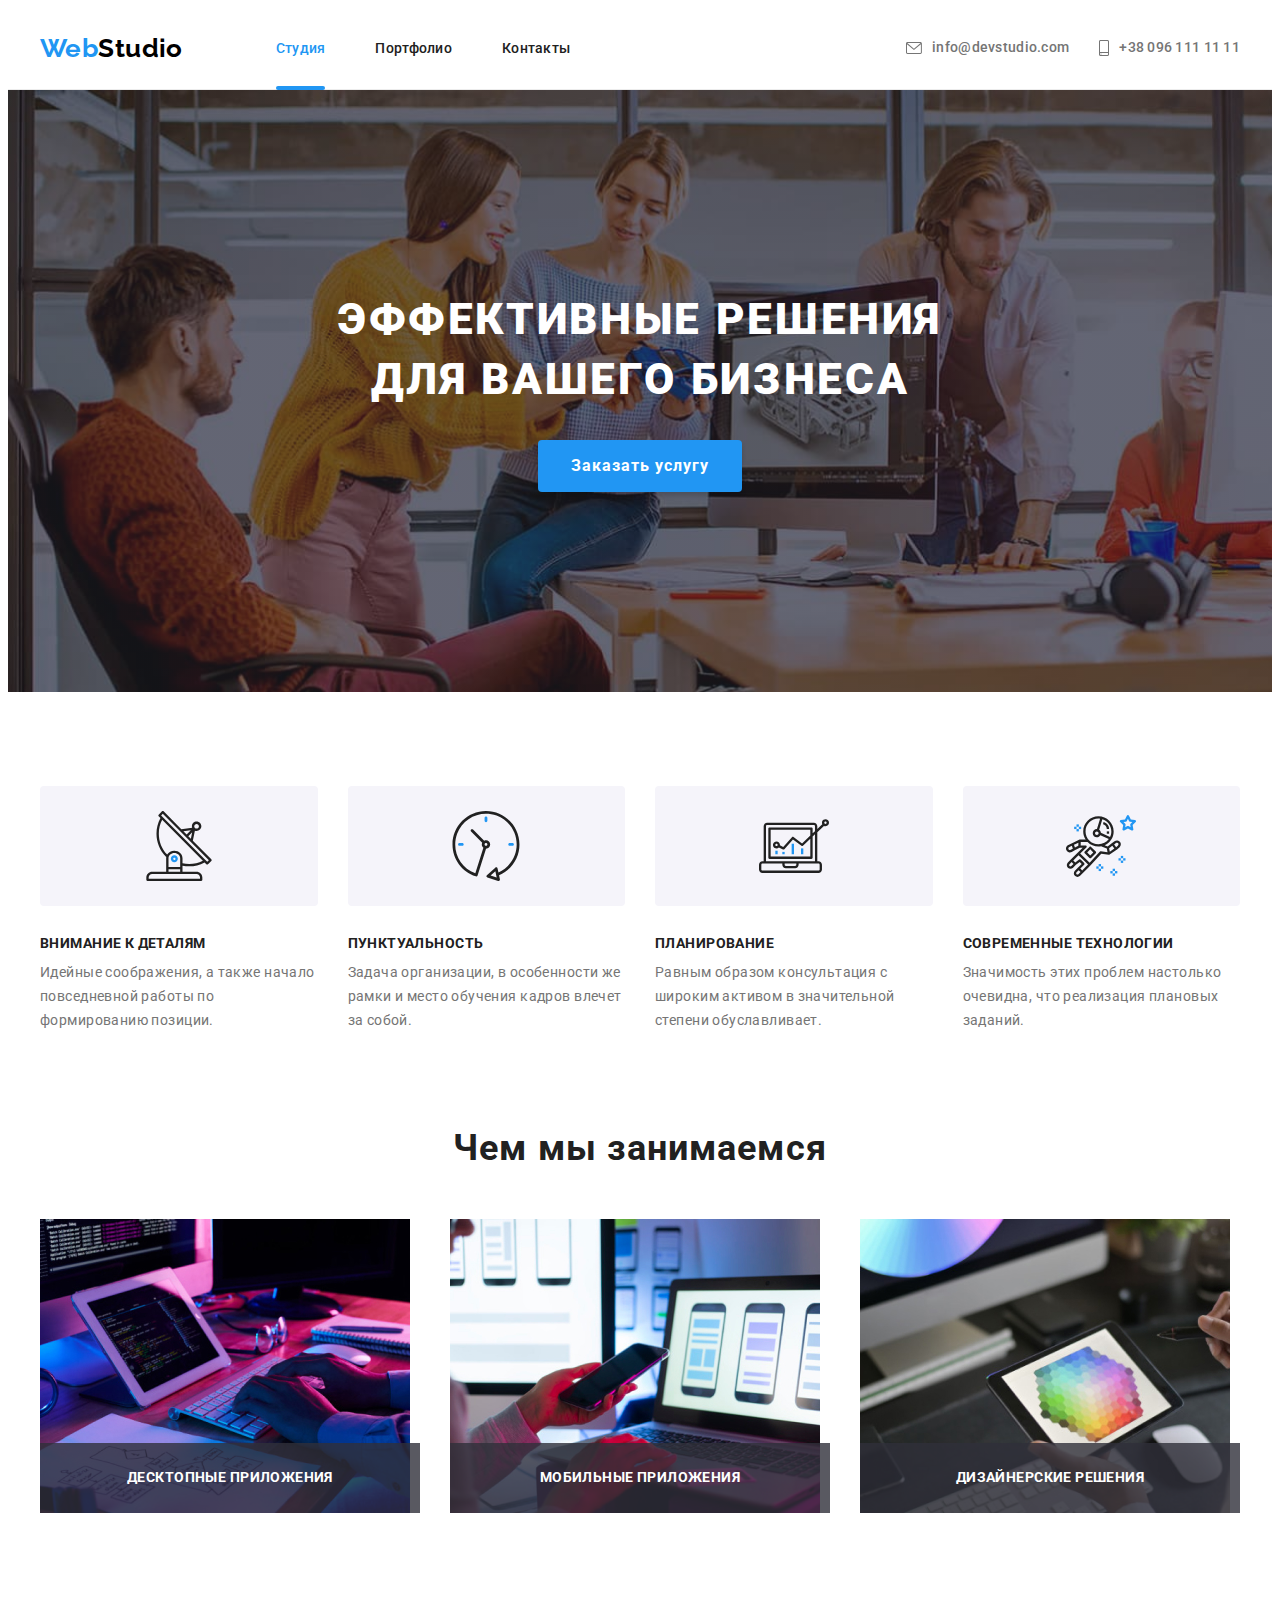
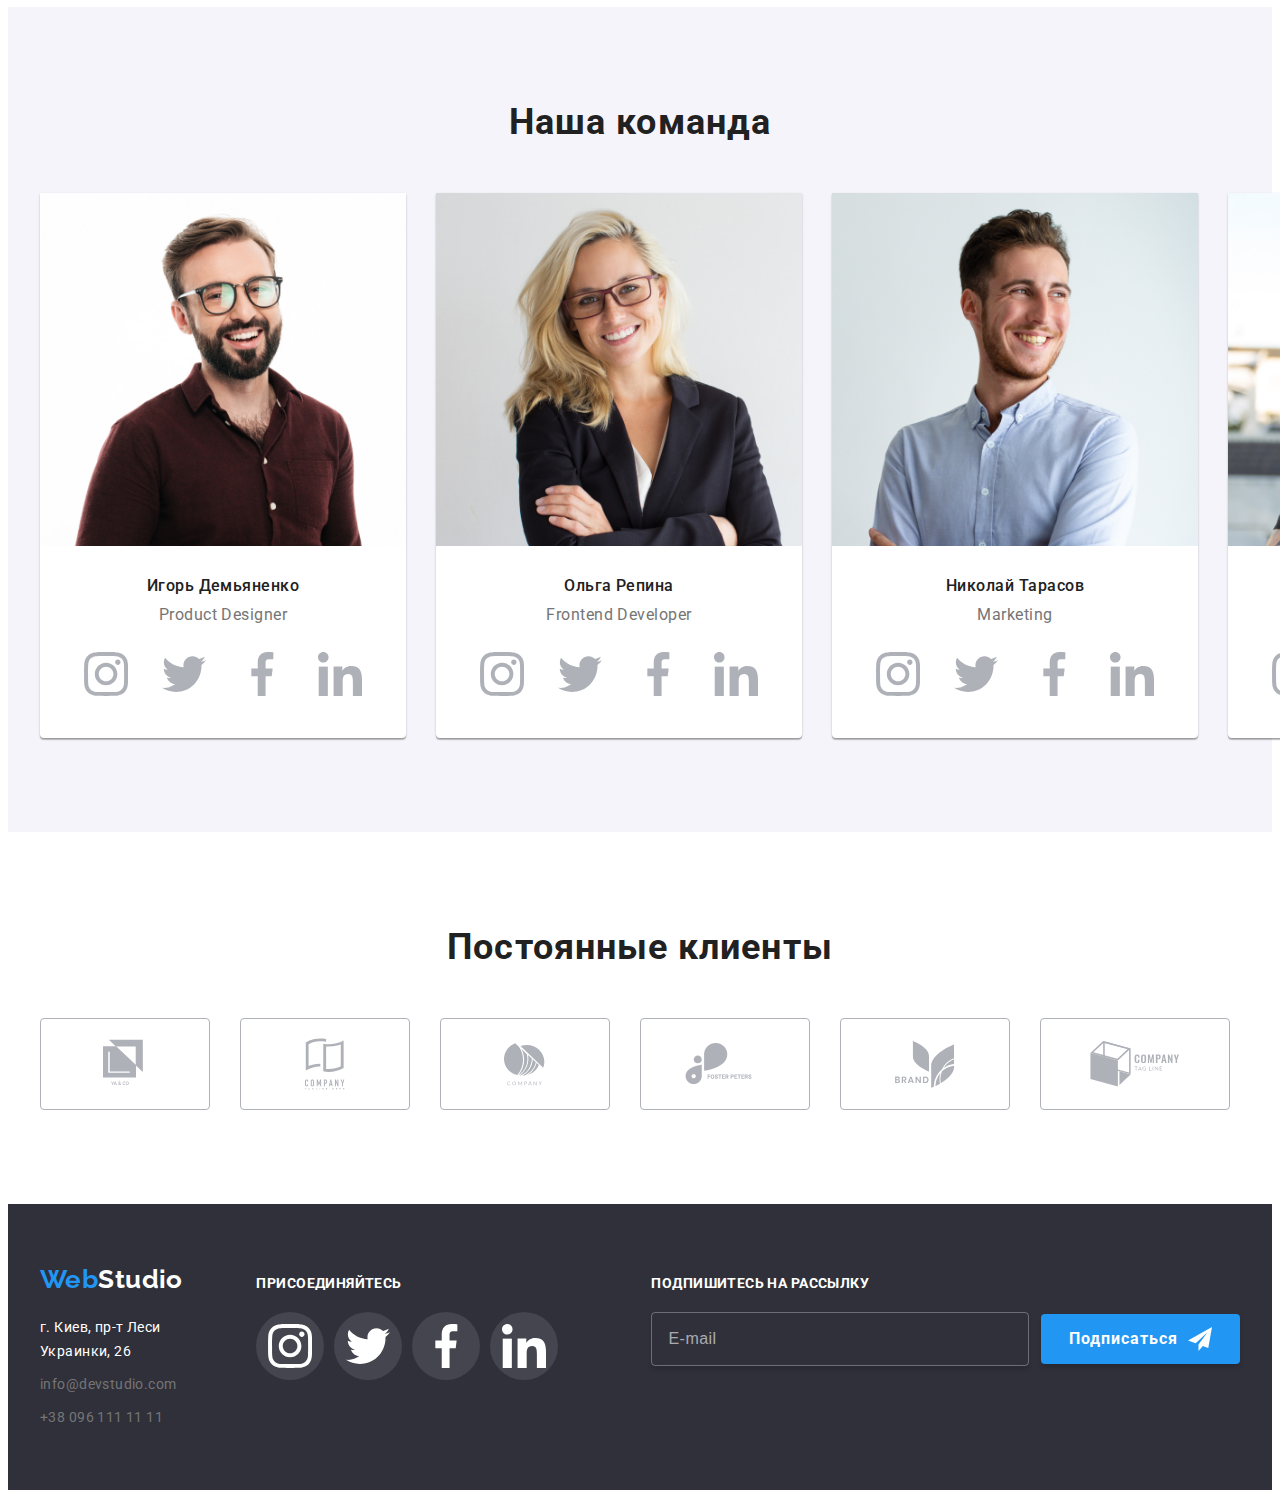
==== index.html @ 00d9b44d "Добавляет исходные файлы" ====
<!DOCTYPE html>
<html lang="ru">
<head>
    <meta charset="UTF-8">
    <meta name="viewport" content="width=device-width, initial-scale=1.0">
    <title>Document</title>
    <link rel="preconnect" href="https://fonts.gstatic.com">
    <link href="https://fonts.googleapis.com/css2?family=Raleway:wght@700&family=Roboto:wght@400;500;700;900&display=swap"
        rel="stylesheet">
    <link rel="stylesheet" href="https://cdnjs.cloudflare.com/ajax/libs/modern-normalize/1.0.0/modern-normalize.min.css"
        integrity="sha512-ISS7cAi1PEhQ8jnbJpJZMd29NlhNj4AWYyLOSp2CE/CsHxTCu+r+t0D2yoJudVrd0/8fTVPUVDzY5Tvli75u/g=="
        crossorigin="anonymous" />
    <link rel="stylesheet" href="https://cdnjs.cloudflare.com/ajax/libs/animate.css/4.1.1/animate.min.css" />
    <link rel="stylesheet" href="./css/main.min.css">
</head>
<body>
    <!--Шапка сайта-->
    <header class="header">
        <div class="header-container container">
            <nav class="nav">
                <a class="logo logo_black link animate__fadeInDown" href="index.html"><span class="logo logo_accent">Web</span>Studio</a>
                <ul class="nav-list list">
                    <li class="nav-list__item">
                        <a class="nav-list__link nav-list_active link" href="index.html">Студия</a>
                    </li>
                    <li class="nav-list__item">
                        <a class="nav-list__link link" href="portfolio.html">Портфолио</a>
                    </li>
                    <li class="nav-list__item">
                        <a class="nav-list__link link" href="">Контакты</a>
                    </li>
                </ul>
            </nav>
            
            <ul class="our-contacts list">
                <li class="our-contacts__item">
                    <a class="our-contacts__link link" href="mailto:info@devstudio.com">
                        <svg class="our-contacts__icon envelope">
                            <use href="./img/main/sprite.svg#icon-envelope"></use>
                        </svg>
                        info@devstudio.com
                    </a>
                </li>
                <li class="our-contacts__item">
                    <a class="our-contacts__link link" href="tel:+380961111111">
                        <svg class="our-contacts__icon smartphone">
                            <use href="./img/main/sprite.svg#icon-smartphone"></use>
                        </svg>
                        +38 096 111 11 11
                    </a>
                </li>
            </ul>
        </div>
        
    </header>

    <!--Основной блок-->
    <main>
        <section class="hero">

            <div class="hero-container">
                <h1 class="hero-container__title">Эффективные решения для вашего бизнеса</h1>
                <button class="hero-container__btn" data-modal-open>Заказать услугу</button>
            </div>
            
        </section>

        <section class="advantages container section">

            <h2 class="section-title visually-hidden">Наши преимущества</h2>
            <ul class="advantages-list list">
                <li class="advantages-list__item">
                    <div class="advantages-list__img">
                        <svg class="advantages-icon"
                            width="70"
                            height="70">
                            <use href="./img/main/sprite.svg#icon-antenna"></use>
                        </svg>
                    </div>
                    <h3 class="advantages-list__title">Внимание к деталям</h3>
                    <p class="advantages-list__descript">Идейные соображения, а также начало повседневной работы по формированию позиции.</p>
                </li>
                <li class="advantages-list__item">
                    <div class="advantages-list__img">
                        <svg class="advantages-icon"
                            width="70"
                            height="70">
                            <use href="./img/main/sprite.svg#icon-clock"></use>
                        </svg>
                    </div>
                    <h3 class="advantages-list__title">Пунктуальность</h3>
                    <p class="advantages-list__descript">Задача организации, в особенности же рамки и место обучения кадров влечет за собой.</p>
                </li>
                <li class="advantages-list__item">
                    <div class="advantages-list__img">
                        <svg class="advantages-list__icon"
                            width="70"
                            height="70">
                            <use href="./img/main/sprite.svg#icon-diagram"></use>
                        </svg>
                    </div>
                    <h3 class="advantages-list__title">Планирование</h3>
                    <p class="advantages-list__descript">Равным образом консультация с широким активом в значительной степени обуславливает.</p>
                </li>
                <li class="advantages-list__item">
                    <div class="advantages-list__img">
                        <svg class="advantages-list__icon"
                            width="70"
                            height="70">
                            <use href="./img/main/sprite.svg#icon-astronaut"></use>
                        </svg>
                    </div>
                    <h3 class="advantages-list__title">Современные технологии</h3>
                    <p class="advantages-list__descript">Значимость этих проблем настолько очевидна, что реализация плановых заданий.</p>
                </li>
            </ul>

        </section>

        <section class="activity container">
            <h2 class="section-title">Чем мы занимаемся</h2>
            <ul class="activity-list list">
                <li class="activity-list__item">
                    <a class="activity-list__link" href="">
                        <img class="activity-list____img" src="./img/main/box1.jpg" 
                        alt="Разработчик при написании кода">
                    </a>
                    <div class="activity-bacg">
                        <h3 class="activity-bacg__title">Десктопные приложения</h3>
                    </div>
                </li>
                <li class="activity-list__item">
                    <a class="activity-list__link" href="">
                        <img class="activity-list____img" src="./img/main/box2.jpg" 
                        alt="Девушка с телефоном">
                    </a>
                    <div class="activity-bacg">
                        <h3 class="activity-bacg__title">Мобильные приложения</h3>
                    </div>
                </li>
                <li class="activity-list__item">
                    <a class="activity-list__link" href="">
                        <img class="activity-list____img" src="./img/main/box3.jpg" 
                        alt="Цветовая диаграмма на планшете">
                    </a>
                    <div class="activity-bacg">
                        <h3 class="activity-bacg__title">Дизайнерские решения</h3>
                    </div>
                </li>
            </ul>
        </section>

        <section class="team">

            <div class="team-container container section">
                <h2 class="section-title">Наша команда</h2>
                <ul class="team-list list">
                    <li class="team-list__member">
                        <img class="team-list__img" src="./img/main/img1.jpg" 
                        alt="Парень в очках и бордовой рубашке">
                        <div class="team-member">
                            <h3 class="team-member__name">Игорь Демьяненко</h3>
                            <p class="team-member__post">Product Designer</p>
                            <ul class="team-social-list list">
                                <li class="team-social-list__item">
                                    <a class="team-social-list__link link" href="">
                                        <svg class="team-social-list__icon">
                                            <use href="./img/main/sprite.svg#icon-instagram"></use>
                                        </svg>
                                    </a>
                                </li>
                                <li class="team-social-list__item">
                                    <a class="team-social-list__link link" href="">
                                        <svg class="team-social-list__icon">
                                            <use href="./img/main/sprite.svg#icon-twitter"></use>
                                        </svg>
                                    </a>
                                </li>
                                <li class="team-social-list__item">
                                    <a class="team-social-list__link link" href="">
                                        <svg class="team-social-list__icon">
                                            <use href="./img/main/sprite.svg#icon-facebook"></use>
                                        </svg>
                                    </a>
                                </li>
                                <li class="team-social-list__item">
                                    <a class="team-social-list__link link" href="">
                                        <svg class="team-social-list__icon">
                                            <use href="./img/main/sprite.svg#icon-linkedin"></use>
                                        </svg>
                                    </a>
                                </li>
                            </ul>
                        </div>
                        
                    </li>
                    <li class="team-list__member">
                        <img class="team-list__img" src="./img/main/img2.jpg" 
                        alt="Девушка блондинка в черном жакете">
                        <div class="team-member">
                            <h3 class="team-member__name">Ольга Репина</h3>
                            <p class="team-member__post">Frontend Developer</p>
                            <ul class="team-social-list list">
                                <li class="team-social-list__item">
                                    <a class="team-social-list__link link" href="">
                                        <svg class="team-social-list__icon">
                                            <use href="./img/main/sprite.svg#icon-instagram"></use>
                                        </svg>
                                    </a>
                                </li>
                                <li class="team-social-list__item">
                                    <a class="team-social-list__link link" href="">
                                        <svg class="team-social-list__icon">
                                            <use href="./img/main/sprite.svg#icon-twitter"></use>
                                        </svg>
                                    </a>
                                </li>
                                <li class="team-social-list__item">
                                    <a class="team-social-list__link link" href="">
                                        <svg class="team-social-list__icon">
                                            <use href="./img/main/sprite.svg#icon-facebook"></use>
                                        </svg>
                                    </a>
                                </li>
                                <li class="team-social-list__item">
                                    <a class="team-social-list__link link" href="">
                                        <svg class="team-social-list__icon">
                                            <use href="./img/main/sprite.svg#icon-linkedin"></use>
                                        </svg>
                                    </a>
                                </li>
                            </ul>
                        </div>
                    </li>
                    <li class="team-list__member">
                        <img class="team-list__img" src="./img/main/img3.jpg" 
                        alt="Парень в голубой рубашке">
                        <div class="team-member">
                            <h3 class="team-member__name">Николай Тарасов</h3>
                            <p class="team-member__post">Marketing</p>
                            <ul class="team-social-list list">
                                <li class="team-social-list__item">
                                    <a class="team-social-list__link link" href="">
                                        <svg class="team-social-list__icon">
                                            <use href="./img/main/sprite.svg#icon-instagram"></use>
                                        </svg>
                                    </a>
                                </li>
                                <li class="team-social-list__item">
                                    <a class="team-social-list__link link" href="">
                                        <svg class="team-social-list__icon">
                                            <use href="./img/main/sprite.svg#icon-twitter"></use>
                                        </svg>
                                    </a>
                                </li>
                                <li class="team-social-list__item">
                                    <a class="team-social-list__link link" href="">
                                        <svg class="team-social-list__icon">
                                            <use href="./img/main/sprite.svg#icon-facebook"></use>
                                        </svg>
                                    </a>
                                </li>
                                <li class="team-social-list__item">
                                    <a class="team-social-list__link link" href="">
                                        <svg class="team-social-list__icon">
                                            <use href="./img/main/sprite.svg#icon-linkedin"></use>
                                        </svg>
                                    </a>
                                </li>
                            </ul>
                        </div>
                    </li>
                    <li class="team-list__member">
                        <img class="team-list__img" src="./img/main/img4.jpg" 
                        alt="Парень в очках и черной футболке">
                        <div class="team-member">
                            <h3 class="team-member__name">Михаил Ермаков</h3>
                            <p class="team-member__post">UI Designer</p>
                            <ul class="team-social-list list">
                                <li class="team-social-list__item">
                                    <a class="team-social-list__link link" href="">
                                        <svg class="team-social-list__icon">
                                            <use href="./img/main/sprite.svg#icon-instagram"></use>
                                        </svg>
                                    </a>
                                </li>
                                <li class="team-social-list__item">
                                    <a class="team-social-list__link link" href="">
                                        <svg class="team-social-list__icon">
                                            <use href="./img/main/sprite.svg#icon-twitter"></use>
                                        </svg>
                                    </a>
                                </li>
                                <li class="team-social-list__item">
                                    <a class="team-social-list__link link" href="">
                                        <svg class="team-social-list__icon">
                                            <use href="./img/main/sprite.svg#icon-facebook"></use>
                                        </svg>
                                    </a>
                                </li>
                                <li class="team-social-list__item">
                                    <a class="team-social-list__link link" href="">
                                        <svg class="team-social-list__icon">
                                            <use href="./img/main/sprite.svg#icon-linkedin"></use>
                                        </svg>
                                    </a>
                                </li>
                            </ul>
                        </div>
                    </li>
                </ul>
            </div>
           
        </section>

        <!-- Постоянные клиенты -->
        <section class="clients">
            <div class="clients-container container section">
                <h2 class="section-title">Постоянные клиенты</h2>
                <ul class="clients-list list">
                    <li class="clients-list__item">
                        <a class="clients-list__link link" href="">
                            <svg class="clients-list__icon logo1">
                                <use href="./img/main/sprite.svg#icon-logo1"></use>
                            </svg>
                        </a>
                    </li>
                    <li class="clients-list__item">
                        <a class="clients-list__link link" href="">
                            <svg class="clients-list__icon logo2">
                                <use href="./img/main/sprite.svg#icon-logo2"></use>
                            </svg>
                        </a>
                    </li>
                    <li class="clients-list__item">
                        <a class="clients-list__link link" href="">
                            <svg class="clients-list__icon logo3">
                                <use href="./img/main/sprite.svg#icon-logo3"></use>
                            </svg>
                        </a>
                    </li>
                    <li class="clients-list__item">
                        <a class="clients-list__link link" href="">
                            <svg class="clients-list__icon logo4">
                                <use href="./img/main/sprite.svg#icon-logo4"></use>
                            </svg>
                        </a>
                    </li>
                    <li class="clients-list__item">
                        <a class="clients-list__link link" href="">
                            <svg class="clients-list__icon logo5">
                                <use href="./img/main/sprite.svg#icon-logo5"></use>
                            </svg>
                        </a>
                    </li>
                    <li class="clients-list__item">
                        <a class="clients-list__link link" href="">
                            <svg class="clients-list__icon logo6">
                                <use href="./img/main/sprite.svg#icon-logo6"></use>
                            </svg>
                        </a>
                    </li>
                </ul>

            </div>
            
        </section>


    </main>

    <!--Подвал сайта-->
    <footer class="footer">

        <div class="footer-container container">

            <div class="footer-contacts">
                <a class="logo logo_white link" href="index.html"><span class="logo logo_accent">Web</span>Studio</a>
                
                <address class="footer-address address">
                    <ul class="footer-address-list list">
                        <li class="footer-address-list__item">
                            <a class="footer-address-list__street link" href="">г. Киев, пр-т Леси Украинки, 26</a>
                        </li>
                        <li class="footer-address-list__item">
                            <a class="footer-address-list__contacts link" href="mailto:info@devstudio.com">info@devstudio.com</a>
                        </li>
                        <li class="footer-address-list__item">
                            <a class="footer-address-list__contacts link" href="tel:+380961111111">+38 096 111 11 11</a>
                        </li>
                    </ul>
                </address>
            </div>

            <div class="footer-join">
                <p class="footer-join__title join-title">Присоединяйтесь</p>
                <ul class="social-list list">
                    <li class="social-list__item">
                        <a class="social-list__link link" href="">
                            <svg class="social-list__icon">
                                <use href="./img/main/sprite.svg#icon-instagram"></use>
                            </svg>
                        </a>
                    </li>
                    <li class="social-list__item">
                        <a class="social-list__link link" href="">
                            <svg class="social-list__icon">
                                <use href="./img/main/sprite.svg#icon-twitter"></use>
                            </svg>
                        </a>
                    </li>
                    <li class="social-list__item">
                        <a class="social-list__link link" href="">
                            <svg class="social-list__icon">
                                <use href="./img/main/sprite.svg#icon-facebook"></use>
                            </svg>
                        </a>
                    </li>
                    <li class="social-list__item">
                        <a class="social-list__link link" href="">
                            <svg class="social-list__icon">
                                <use href="./img/main/sprite.svg#icon-linkedin"></use>
                            </svg>
                        </a>
                    </li>
                </ul>
            </div>

            
            <div class="footer-form">
                <form class="form-join">
                    <p class="form-join__title join-title">Подпишитесь на рассылку</p>
                    <div class="form-email">
                        <label class="form-email__lable">
                            <input class="form-email__input" type="email" name="email" placeholder="E-mail">
                        </label>
                        <button class="join-button" type="submit">Подписаться
                            <svg class="join-button__icon">
                                <use href="./img/main/sprite.svg#icon-send"></use>
                            </svg>
                        </button>
                    </div>
                    
                </form>
            </div>
            
        </div>
       
    </footer>

    <div class="backdrop is-hidden" data-modal>
        <div class="modal">
            <button class="modal-close-btn" data-modal-close>
                <svg class="modal-close-btn__icon">
                    <use href="./img/main/sprite.svg#icon-close"></use>
                </svg>
            </button>
            <p class="modal__title">Оставьте свои данные, мы вам перезвоним</p>
            <form>
                <div class="modal-form">
                    
                    <div class="modal-form-element">
                        <label class="modal-form-element__lable" for="name">Имя</label>
                        <input class="modal-form-element__input" type="text" name="name" id="name">
                        <svg class="modal-form-element__icon">
                            <use href="./img/main/sprite.svg#icon-person"></use>
                        </svg>
                    </div>
                    
                    <div class="modal-form-element">
                        <label class="modal-form-element__lable" for="tel">Телефон</label>
                        <input class="modal-form-element__input" type="tel" name="tel" id="tel" required>
                        <svg class="modal-form-element__icon tel">
                            <use href="./img/main/sprite.svg#icon-phone"></use>
                        </svg>
                    </div>
                   
                    <div class="modal-form-element">
                        <label class="modal-form-element__lable" for="email">Почта</label>
                        <input class="modal-form-element__input" type="email" name="email" id="email" required>
                        <svg class="modal-form-element__icon">
                            <use href="./img/main/sprite.svg#icon-email"></use>
                        </svg>
                    </div>

                    <div class="modal-form-comment">
                        <label class="modal-form-comment__lable" for="comment">Комментарий</label>
                        <textarea class="modal-form-comment__textarea" name="comment" placeholder="Введите текст" id="comment"></textarea>
                    </div>
                    
                    <div class="modal-form-policy">
                        <input class="modal-form-policy__cell visually-hidden" type="checkbox" name="agree" id="agree">
                        <label class="modal-form-policy__label" for="agree">Соглашаюсь с рассылкой и принимаю&nbsp;<a class="modal-form-policy__link" href="">Условия договора</a></label>
                        
                    </div>
                    
                    <button class="modal-form-policy__submit" type="submit">Отправить</button>
                </div>
                
            </form>
        </div>
    </div>

    <script src="./js/modal.js"></script>
</body>
</html>
---- css/main.min.css ----
:root{--main-font: 'Roboto', sans-serif;--secondary-font: 'Raleway', sans-serif;--primary-text-color: #757575;--title-text-color: #212121;--accent-color: #2196f3;--primary-white-color: #ffffff;--logo-black-color: #000000;--adress-white-color: rgba(f, f, f, 0.6);--background-gray-color: #f5f4fa;--background-dark-color: #2f303a;--icon-color: #afb1b8;--elements-gap: 30px}.visually-hidden{position:absolute;width:1px;height:1px;margin:-1px;border:0;padding:0;white-space:nowrap;clip-path:inset(100%);clip:rect(0 0 0 0);overflow:hidden}.nav-list__link,.our-contacts__link{font-weight:500;font-size:14px;line-height:1.14;letter-spacing:0.02em}body{background-color:var(--primary-white-color);color:var(--primary-text-color);font-family:var(--main-font);font-weight:400;letter-spacing:0.03em;font-size:14px;line-height:1.71}.link{text-decoration:none}.list{list-style:none;margin:0;padding:0}.address{font-style:normal}.join-title{font-weight:700;font-size:14px;line-height:1.14;letter-spacing:0.03em;text-transform:uppercase;color:var(--primary-white-color)}h1,h2,h3,h4,h5,h6,p{margin:0}img{display:block;max-width:100%;height:auto}.container{margin-left:auto;margin-right:auto;padding:0 15px;width:1200px}.section{padding-top:94px;padding-bottom:94px}.logo{font-family:var(--secondary-font);font-weight:700;font-size:26px;line-height:1.19}.logo_black{color:var(--logo-black-color);animation-duration:2000ms}.logo_white{color:var(--primary-white-color)}.logo_accent{color:var(--accent-color)}.header{border-bottom:1px solid #ececec}.header-container{padding-top:25px;padding-bottom:25px;display:flex}.nav{display:flex;align-items:center}.nav-list{display:flex;margin-left:93px}.nav-list__item{position:relative}.nav-list__item:not(:last-child){margin-right:50px}.nav-list__link{color:var(--title-text-color);transition:color 250ms cubic-bezier(0.4, 0, 0.2, 1)}.nav-list__link:hover,.nav-list__link:focus{color:var(--accent-color)}.our-contacts{display:flex;align-items:center;margin-left:auto}.our-contacts__item:not(:last-child){margin-right:var(--elements-gap)}.our-contacts__link{display:flex;align-items:center;color:var(--primary-text-color);transition:color 250ms cubic-bezier(0.4, 0, 0.2, 1)}.our-contacts__link:hover,.our-contacts__link:focus{color:var(--accent-color)}.our-contacts__icon{margin-right:10px;fill:var(--primary-text-color);transition:fill 250ms cubic-bezier(0.4, 0, 0.2, 1)}.our-contacts__link:hover>.our-contacts__icon,.our-contacts__link:focus>.our-contacts__icon{fill:var(--accent-color)}.envelope{width:16px;height:12px}.smartphone{width:10px;height:16px}.nav-list_active{color:var(--accent-color)}.nav-list_active::after{position:absolute;left:0;bottom:0;margin-bottom:-30px;content:'';background-color:var(--accent-color);width:100%;height:4px;border-radius:2px}.section-title{font-weight:700;font-size:36px;line-height:1.17;text-align:center;letter-spacing:0.03em;color:var(--title-text-color)}.team-social-list{display:flex;margin-top:16px}.team-social-list__item{flex-basis:calc(100% / 4 - 10px)}.team-social-list__item:not(:first-child){margin-left:10px}.team-social-list__link{display:flex;align-items:center;border-radius:50%;transition:background-color 250ms cubic-bezier(0.4, 0, 0.2, 1)}.team-social-list__link:hover,.team-social-list__link:focus{background-color:var(--accent-color)}.team-social-list__icon{width:44px;height:44px;padding:12px;fill:var(--icon-color);transition:fill 250ms cubic-bezier(0.4, 0, 0.2, 1)}.team-social-list__icon:hover,.team-social-list__icon:focus{fill:var(--primary-white-color)}.social-list{display:flex;margin-top:20px}.social-list__item:not(:last-child){margin-right:10px}.social-list__link{display:flex;background-color:rgba(255,255,255,0.1);border-radius:50%;transition:background-color 250ms cubic-bezier(0.4, 0, 0.2, 1)}.social-list__link:hover,.social-list__link:focus{background-color:var(--accent-color)}.social-list__icon{width:44px;height:44px;padding:12px;fill:var(--primary-white-color)}.footer-form{margin-left:93px}.form-email{display:flex;align-items:center;margin-top:20px}.form-email__input{font-size:16px;line-height:1.25;display:flex;align-items:center;letter-spacing:0.03em;color:rgba(255,255,255,0.6);border:1px solid rgba(255,255,255,0.3);box-shadow:0px 4px 4px rgba(0,0,0,0.15);border-radius:4px;width:358px;height:50px;padding-left:16px;background-color:transparent}.form-email__input::placeholder{font-size:16px;line-height:1.25;display:flex;align-items:center;letter-spacing:0.03em;color:rgba(255,255,255,0.6)}.join-button{font-family:inherit;font-weight:700;font-size:16px;line-height:1.87;text-align:center;letter-spacing:0.06em;color:var(--primary-white-color);background-color:var(--accent-color);border:transparent;padding:10px 28px;margin-left:12px;display:flex;align-items:center;box-shadow:0px 4px 4px rgba(0,0,0,0.15);border-radius:4px;cursor:pointer;transition:background-color 250ms cubic-bezier(0.4, 0, 0.2, 1)}.join-button:hover,.join-button:focus{background-color:#188ce8}.join-button__icon{width:24px;height:24px;margin-left:10px}.backdrop{position:fixed;top:0;left:0;width:100vw;height:100vh;background-color:rgba(0,0,0,0.2);opacity:1;transition:opacity 250ms cubic-bezier(0.4, 0, 0.2, 1)}.backdrop.is-hidden{opacity:0;pointer-events:none}.modal{position:absolute;width:528px;height:581px;top:50%;left:50%;padding:40px;box-shadow:0px 1px 3px rgba(0,0,0,0.12),0px 1px 1px rgba(0,0,0,0.14),0px 2px 1px rgba(0,0,0,0.2);border-radius:4px;transform:translate(-50%, -50%) scale(1);transition:transform 250ms cubic-bezier(0.4, 0, 0.2, 1);background-color:var(--primary-white-color)}.backdrop.is-hidden .modal{transform:translate(-50%, -50%) scale(0.8)}.modal-close-btn{position:absolute;display:flex;justify-content:center;align-items:center;top:8px;right:8px;padding:6px;background:transparent;border:1px solid rgba(0,0,0,0.1);border-radius:50%;cursor:pointer}.modal-close-btn__icon{width:18px;height:18px;fill:var(--logo-black-color);transition:fill 250ms cubic-bezier(0.4, 0, 0.2, 1)}.modal-close-btn:hover .modal-close-btn__icon,.modal-close-btn:focus .modal-close-btn__icon{fill:var(--accent-color)}.modal__title{font-family:inherit;font-weight:700;font-size:20px;line-height:1.15;text-align:center;letter-spacing:0.03em;color:var(--title-text-color);margin-bottom:12px}.modal-form{display:flex;flex-direction:column}.modal-form-element{position:relative}.modal-form-element__lable,.modal-form-comment__lable{font-family:inherit;font-size:12px;line-height:1.17;letter-spacing:0.01em;color:var(--primary-text-color);cursor:pointer}.modal-form-element__lable:first-child,.modal-form-comment__lable:first-child{margin-top:0}.modal-form-element__input{width:100%;height:40px;padding:0 0 0 42px;cursor:pointer;border:1px solid rgba(33,33,33,0.2);box-sizing:border-box;border-radius:4px;outline:none;margin-top:4px;transition:border 250ms cubic-bezier(0.4, 0, 0.2, 1)}.modal-form-element__input:focus{border:1px solid #2196f3}.modal-form-element__icon{position:absolute;top:39px;left:15px;width:18px;height:18px;fill:var(--title-text-color);transition:fill 250ms cubic-bezier(0.4, 0, 0.2, 1)}.modal-form-element__input:focus+.modal-form-element__icon{fill:var(--accent-color)}.modal-form-comment{margin-bottom:20px}.modal-form-comment__textarea{display:block;width:100%;height:120px;padding:12px 16px;resize:none;border:1px solid rgba(33,33,33,0.2);box-sizing:border-box;border-radius:4px;outline:none;cursor:pointer;transition:border 250ms cubic-bezier(0.4, 0, 0.2, 1)}.modal-form-comment__textarea:focus{border:1px solid #2196f3}.modal-form-policy{position:relative;margin:0 auto}.modal-form-policy__cell{top:0;left:0}.modal-form-policy__label{font-family:inherit;font-size:14px;line-height:1.71;letter-spacing:0.03em;color:var(--primary-text-color);margin:0;padding-left:24px;cursor:pointer;display:flex;align-items:center}.modal-form-policy__label::before{display:block;content:'';width:16px;height:15px;margin-right:7px;background-image:url("../img/main/icon-no-checked.svg")}.modal-form-policy__cell:focus+.modal-form-policy__label::before{box-shadow:0 0 0 2px #2196f3}.modal-form-policy__cell:checked+.modal-form-policy__label::before{background-image:url("../img/main/icon-checked.svg");background-repeat:no-repeat;background-color:var(--accent-color);border-radius:3px;background-position:center;box-shadow:none}.modal-form-policy__link{color:var(--accent-color);transition:color 250ms cubic-bezier(0.4, 0, 0.2, 1)}.modal-form-policy__link:hover{color:#188ce8}.modal-form-policy__link:focus{color:#188ce8}.modal-form-policy__submit{display:flex;justify-content:center;align-items:center;font-family:inherit;font-weight:700;font-size:16px;line-height:1.87;letter-spacing:0.06em;text-align:center;color:var(--primary-white-color);margin:0 auto;margin-top:30px;width:200px;height:50px;background:#2196f3;box-shadow:0px 4px 4px rgba(0,0,0,0.15);border-radius:4px;border:none;cursor:pointer;transition:background 250ms cubic-bezier(0.4, 0, 0.2, 1)}.modal-form-policy__submit:hover{background:#188ce8}.modal-form-policy__submit:focus{background:#188ce8}.footer{background-color:var(--background-dark-color)}.footer-container{display:flex;align-items:baseline;padding:60px 15px}.footer-address{margin-top:20px}.footer-address-list__item:not(:first-child){margin-top:9px}.footer-address-list__street{color:var(--primary-white-color)}.footer-address-list__contacts{color:var(--adress-white-color)}.footer-join{margin-left:70px}.hero{padding-top:200px;padding-bottom:200px;background-image:linear-gradient(rgba(47,48,58,0.4), rgba(47,48,58,0.4)),url(../img/main/bcg.jpg);background-repeat:no-repeat;background-size:cover;max-width:1600px;margin:0 auto}.hero-container__title{font-weight:900;font-size:44px;line-height:1.36;text-align:center;letter-spacing:0.06em;text-transform:uppercase;color:var(--primary-white-color);width:696px;margin-left:auto;margin-right:auto}.hero-container__btn{font-family:inherit;font-weight:700;font-size:16px;line-height:1.87;align-items:center;text-align:center;letter-spacing:0.06em;cursor:pointer;color:var(--primary-white-color);background-color:var(--accent-color);display:block;padding:10px 32px;margin-top:30px;margin-left:auto;margin-right:auto;border-radius:4px;border:1px solid transparent;box-shadow:0px 4px 4px rgba(0,0,0,0.15);transition:background-color 250ms cubic-bezier(0.4, 0, 0.2, 1)}.hero-container__btn:hover,.hero-container__btn:focus{background-color:#188ce8}.hero-container__btn:active{outline:none}.advantages-list{display:flex;flex-wrap:wrap;margin-left:calc(-1 * var(--elements-gap))}.advantages-list__item{margin-left:var(--elements-gap);flex-basis:calc(100% / 4 - var(--elements-gap))}.advantages-list__img{display:flex;justify-content:center;align-items:center;padding-top:25px;padding-bottom:25px;background-color:var(--background-gray-color);border-radius:4px}.advantages-list__title{font-weight:700;font-size:14px;line-height:1.14;letter-spacing:0.03em;text-transform:uppercase;color:var(--title-text-color);margin-top:var(--elements-gap)}.advantages-list__descript{margin-top:10px}.activity{padding-bottom:94px}.activity-list{display:flex;margin-left:calc(-1 * var(--elements-gap));margin-top:50px}.activity-list__item{margin-left:var(--elements-gap);flex-basis:calc(100% / 3 - var(--elements-gap));position:relative}.activity-bacg{display:flex;justify-content:center;align-items:center;background-color:rgba(47,48,58,0.8);width:100%;height:70px;position:absolute;bottom:0;pointer-events:none}.activity-bacg__title{font-weight:700;font-size:14px;line-height:1.14;letter-spacing:0.03em;text-align:center;text-transform:uppercase;color:var(--primary-white-color)}.team{background-color:var(--background-gray-color)}.team-list{display:flex;margin-top:50px;margin-left:calc(-1 * var(--elements-gap))}.team-list__member{margin-left:var(--elements-gap);flex-basis:calc(100% / 4 - var(--elements-gap));background-color:var(--primary-white-color);box-shadow:0px 1px 3px rgba(0,0,0,0.12),0px 1px 1px rgba(0,0,0,0.14),0px 2px 1px rgba(0,0,0,0.2);border-radius:0px 0px 4px 4px}.team-member{padding-top:var(--elements-gap);padding-bottom:var(--elements-gap);padding-left:32px;padding-right:32px}.team-member__name{font-weight:500;font-size:16px;line-height:1.19;text-align:center;letter-spacing:0.03em;color:var(--title-text-color)}.team-member__post{font-size:16px;line-height:1.19;text-align:center;letter-spacing:0.03em;margin-top:10px}.clients-list{display:flex;margin-top:50px}.clients-list__item{flex-basis:calc(100% / 6 - var(--elements-gap))}.clients-list__item:not(:first-child){margin-left:var(--elements-gap)}.clients-list__link{display:flex;align-items:center;justify-content:center;height:90px;fill:var(--icon-color);border:1px solid var(--icon-color);border-radius:4px;transition:border 250ms cubic-bezier(0.4, 0, 0.2, 1)}.clients-list__link:hover,.clients-list__link:focus{border:1px solid var(--accent-color)}.clients-list__icon{display:flex;transition:fill 250ms cubic-bezier(0.4, 0, 0.2, 1)}.clients-list__link:hover>.clients-list__icon{fill:var(--accent-color)}.clients-list__link:focus>.clients-list__icon{fill:var(--accent-color)}.logo1{width:44px;height:50px}.logo2{width:40px;height:52px}.logo3{width:41px;height:43px}.logo4{width:80px;height:42px}.logo5{width:59px;height:47px}.logo6{width:188px;height:46px}
/*# sourceMappingURL=main.min.css.map */
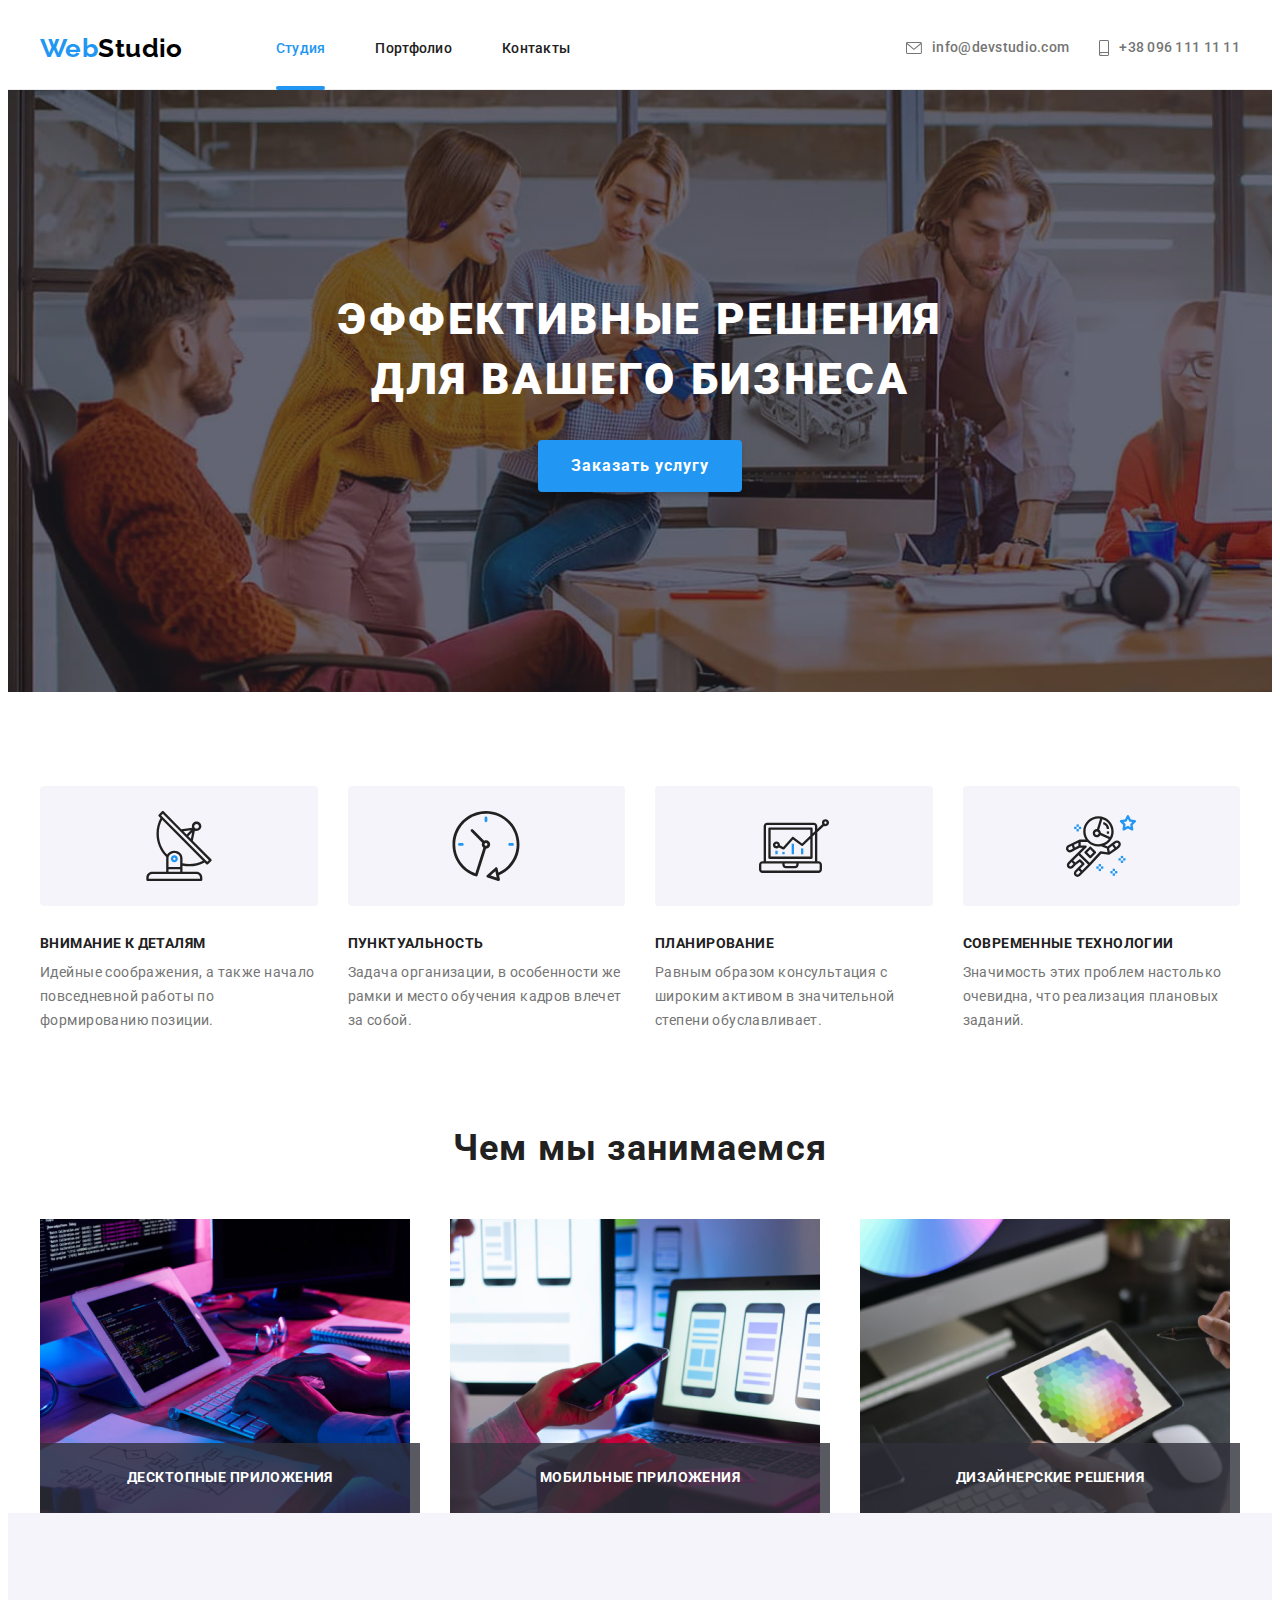
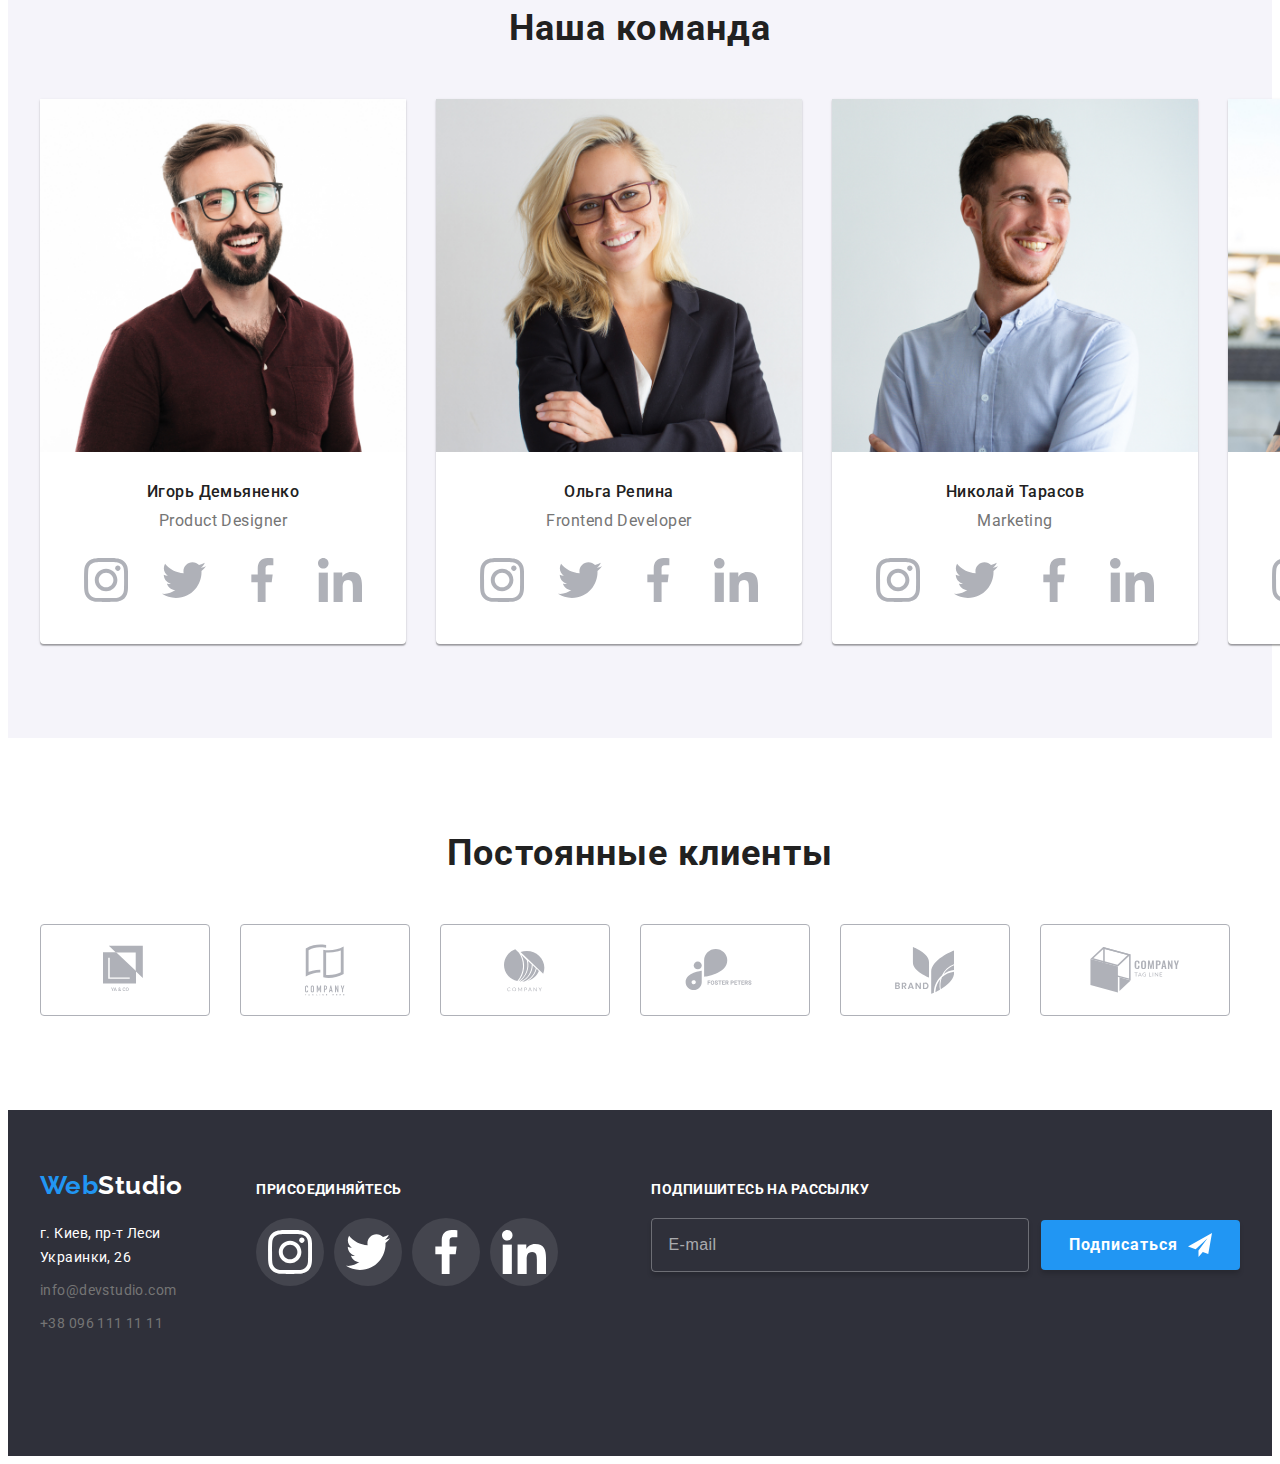
==== commit e3f4d355: "Добавляет адаптивность на портфолио и модальное окно" ====
--- a/index.html
+++ b/index.html
@@ -374,57 +374,60 @@
 
         <div class="footer-container container">
 
-            <div class="footer-contacts">
-                <a class="logo logo_white link" href="index.html"><span class="logo logo_accent">Web</span>Studio</a>
+            <div class="footer-container-contacts">
+                <div class="footer-contacts">
+                    <a class="logo logo_white link" href="index.html"><span class="logo logo_accent">Web</span>Studio</a>
                 
-                <address class="footer-address address">
-                    <ul class="footer-address-list list">
-                        <li class="footer-address-list__item">
-                            <a class="footer-address-list__street link" href="">г. Киев, пр-т Леси Украинки, 26</a>
+                    <address class="footer-address address">
+                        <ul class="footer-address-list list">
+                            <li class="footer-address-list__item">
+                                <a class="footer-address-list__street link" href="">г. Киев, пр-т Леси Украинки, 26</a>
+                            </li>
+                            <li class="footer-address-list__item">
+                                <a class="footer-address-list__contacts link" href="mailto:info@devstudio.com">info@devstudio.com</a>
+                            </li>
+                            <li class="footer-address-list__item">
+                                <a class="footer-address-list__contacts link" href="tel:+380961111111">+38 096 111 11 11</a>
+                            </li>
+                        </ul>
+                    </address>
+                </div>
+                
+                <div class="footer-join">
+                    <p class="footer-join__title join-title">Присоединяйтесь</p>
+                    <ul class="social-list list">
+                        <li class="social-list__item">
+                            <a class="social-list__link link" href="">
+                                <svg class="social-list__icon">
+                                    <use href="./img/main/sprite.svg#icon-instagram"></use>
+                                </svg>
+                            </a>
                         </li>
-                        <li class="footer-address-list__item">
-                            <a class="footer-address-list__contacts link" href="mailto:info@devstudio.com">info@devstudio.com</a>
+                        <li class="social-list__item">
+                            <a class="social-list__link link" href="">
+                                <svg class="social-list__icon">
+                                    <use href="./img/main/sprite.svg#icon-twitter"></use>
+                                </svg>
+                            </a>
                         </li>
-                        <li class="footer-address-list__item">
-                            <a class="footer-address-list__contacts link" href="tel:+380961111111">+38 096 111 11 11</a>
+                        <li class="social-list__item">
+                            <a class="social-list__link link" href="">
+                                <svg class="social-list__icon">
+                                    <use href="./img/main/sprite.svg#icon-facebook"></use>
+                                </svg>
+                            </a>
+                        </li>
+                        <li class="social-list__item">
+                            <a class="social-list__link link" href="">
+                                <svg class="social-list__icon">
+                                    <use href="./img/main/sprite.svg#icon-linkedin"></use>
+                                </svg>
+                            </a>
                         </li>
                     </ul>
-                </address>
+                </div>
             </div>
-
-            <div class="footer-join">
-                <p class="footer-join__title join-title">Присоединяйтесь</p>
-                <ul class="social-list list">
-                    <li class="social-list__item">
-                        <a class="social-list__link link" href="">
-                            <svg class="social-list__icon">
-                                <use href="./img/main/sprite.svg#icon-instagram"></use>
-                            </svg>
-                        </a>
-                    </li>
-                    <li class="social-list__item">
-                        <a class="social-list__link link" href="">
-                            <svg class="social-list__icon">
-                                <use href="./img/main/sprite.svg#icon-twitter"></use>
-                            </svg>
-                        </a>
-                    </li>
-                    <li class="social-list__item">
-                        <a class="social-list__link link" href="">
-                            <svg class="social-list__icon">
-                                <use href="./img/main/sprite.svg#icon-facebook"></use>
-                            </svg>
-                        </a>
-                    </li>
-                    <li class="social-list__item">
-                        <a class="social-list__link link" href="">
-                            <svg class="social-list__icon">
-                                <use href="./img/main/sprite.svg#icon-linkedin"></use>
-                            </svg>
-                        </a>
-                    </li>
-                </ul>
-            </div>
+            
 
             
             <div class="footer-form">
--- a/css/main.min.css
+++ b/css/main.min.css
@@ -1,2 +1,2 @@
-:root{--main-font: 'Roboto', sans-serif;--secondary-font: 'Raleway', sans-serif;--primary-text-color: #757575;--title-text-color: #212121;--accent-color: #2196f3;--primary-white-color: #ffffff;--logo-black-color: #000000;--adress-white-color: rgba(f, f, f, 0.6);--background-gray-color: #f5f4fa;--background-dark-color: #2f303a;--icon-color: #afb1b8;--elements-gap: 30px}.visually-hidden{position:absolute;width:1px;height:1px;margin:-1px;border:0;padding:0;white-space:nowrap;clip-path:inset(100%);clip:rect(0 0 0 0);overflow:hidden}.nav-list__link,.our-contacts__link{font-weight:500;font-size:14px;line-height:1.14;letter-spacing:0.02em}body{background-color:var(--primary-white-color);color:var(--primary-text-color);font-family:var(--main-font);font-weight:400;letter-spacing:0.03em;font-size:14px;line-height:1.71}.link{text-decoration:none}.list{list-style:none;margin:0;padding:0}.address{font-style:normal}.join-title{font-weight:700;font-size:14px;line-height:1.14;letter-spacing:0.03em;text-transform:uppercase;color:var(--primary-white-color)}h1,h2,h3,h4,h5,h6,p{margin:0}img{display:block;max-width:100%;height:auto}.container{margin-left:auto;margin-right:auto;padding:0 15px;width:1200px}.section{padding-top:94px;padding-bottom:94px}.logo{font-family:var(--secondary-font);font-weight:700;font-size:26px;line-height:1.19}.logo_black{color:var(--logo-black-color);animation-duration:2000ms}.logo_white{color:var(--primary-white-color)}.logo_accent{color:var(--accent-color)}.header{border-bottom:1px solid #ececec}.header-container{padding-top:25px;padding-bottom:25px;display:flex}.nav{display:flex;align-items:center}.nav-list{display:flex;margin-left:93px}.nav-list__item{position:relative}.nav-list__item:not(:last-child){margin-right:50px}.nav-list__link{color:var(--title-text-color);transition:color 250ms cubic-bezier(0.4, 0, 0.2, 1)}.nav-list__link:hover,.nav-list__link:focus{color:var(--accent-color)}.our-contacts{display:flex;align-items:center;margin-left:auto}.our-contacts__item:not(:last-child){margin-right:var(--elements-gap)}.our-contacts__link{display:flex;align-items:center;color:var(--primary-text-color);transition:color 250ms cubic-bezier(0.4, 0, 0.2, 1)}.our-contacts__link:hover,.our-contacts__link:focus{color:var(--accent-color)}.our-contacts__icon{margin-right:10px;fill:var(--primary-text-color);transition:fill 250ms cubic-bezier(0.4, 0, 0.2, 1)}.our-contacts__link:hover>.our-contacts__icon,.our-contacts__link:focus>.our-contacts__icon{fill:var(--accent-color)}.envelope{width:16px;height:12px}.smartphone{width:10px;height:16px}.nav-list_active{color:var(--accent-color)}.nav-list_active::after{position:absolute;left:0;bottom:0;margin-bottom:-30px;content:'';background-color:var(--accent-color);width:100%;height:4px;border-radius:2px}.section-title{font-weight:700;font-size:36px;line-height:1.17;text-align:center;letter-spacing:0.03em;color:var(--title-text-color)}.team-social-list{display:flex;margin-top:16px}.team-social-list__item{flex-basis:calc(100% / 4 - 10px)}.team-social-list__item:not(:first-child){margin-left:10px}.team-social-list__link{display:flex;align-items:center;border-radius:50%;transition:background-color 250ms cubic-bezier(0.4, 0, 0.2, 1)}.team-social-list__link:hover,.team-social-list__link:focus{background-color:var(--accent-color)}.team-social-list__icon{width:44px;height:44px;padding:12px;fill:var(--icon-color);transition:fill 250ms cubic-bezier(0.4, 0, 0.2, 1)}.team-social-list__icon:hover,.team-social-list__icon:focus{fill:var(--primary-white-color)}.social-list{display:flex;margin-top:20px}.social-list__item:not(:last-child){margin-right:10px}.social-list__link{display:flex;background-color:rgba(255,255,255,0.1);border-radius:50%;transition:background-color 250ms cubic-bezier(0.4, 0, 0.2, 1)}.social-list__link:hover,.social-list__link:focus{background-color:var(--accent-color)}.social-list__icon{width:44px;height:44px;padding:12px;fill:var(--primary-white-color)}.footer-form{margin-left:93px}.form-email{display:flex;align-items:center;margin-top:20px}.form-email__input{font-size:16px;line-height:1.25;display:flex;align-items:center;letter-spacing:0.03em;color:rgba(255,255,255,0.6);border:1px solid rgba(255,255,255,0.3);box-shadow:0px 4px 4px rgba(0,0,0,0.15);border-radius:4px;width:358px;height:50px;padding-left:16px;background-color:transparent}.form-email__input::placeholder{font-size:16px;line-height:1.25;display:flex;align-items:center;letter-spacing:0.03em;color:rgba(255,255,255,0.6)}.join-button{font-family:inherit;font-weight:700;font-size:16px;line-height:1.87;text-align:center;letter-spacing:0.06em;color:var(--primary-white-color);background-color:var(--accent-color);border:transparent;padding:10px 28px;margin-left:12px;display:flex;align-items:center;box-shadow:0px 4px 4px rgba(0,0,0,0.15);border-radius:4px;cursor:pointer;transition:background-color 250ms cubic-bezier(0.4, 0, 0.2, 1)}.join-button:hover,.join-button:focus{background-color:#188ce8}.join-button__icon{width:24px;height:24px;margin-left:10px}.backdrop{position:fixed;top:0;left:0;width:100vw;height:100vh;background-color:rgba(0,0,0,0.2);opacity:1;transition:opacity 250ms cubic-bezier(0.4, 0, 0.2, 1)}.backdrop.is-hidden{opacity:0;pointer-events:none}.modal{position:absolute;width:528px;height:581px;top:50%;left:50%;padding:40px;box-shadow:0px 1px 3px rgba(0,0,0,0.12),0px 1px 1px rgba(0,0,0,0.14),0px 2px 1px rgba(0,0,0,0.2);border-radius:4px;transform:translate(-50%, -50%) scale(1);transition:transform 250ms cubic-bezier(0.4, 0, 0.2, 1);background-color:var(--primary-white-color)}.backdrop.is-hidden .modal{transform:translate(-50%, -50%) scale(0.8)}.modal-close-btn{position:absolute;display:flex;justify-content:center;align-items:center;top:8px;right:8px;padding:6px;background:transparent;border:1px solid rgba(0,0,0,0.1);border-radius:50%;cursor:pointer}.modal-close-btn__icon{width:18px;height:18px;fill:var(--logo-black-color);transition:fill 250ms cubic-bezier(0.4, 0, 0.2, 1)}.modal-close-btn:hover .modal-close-btn__icon,.modal-close-btn:focus .modal-close-btn__icon{fill:var(--accent-color)}.modal__title{font-family:inherit;font-weight:700;font-size:20px;line-height:1.15;text-align:center;letter-spacing:0.03em;color:var(--title-text-color);margin-bottom:12px}.modal-form{display:flex;flex-direction:column}.modal-form-element{position:relative}.modal-form-element__lable,.modal-form-comment__lable{font-family:inherit;font-size:12px;line-height:1.17;letter-spacing:0.01em;color:var(--primary-text-color);cursor:pointer}.modal-form-element__lable:first-child,.modal-form-comment__lable:first-child{margin-top:0}.modal-form-element__input{width:100%;height:40px;padding:0 0 0 42px;cursor:pointer;border:1px solid rgba(33,33,33,0.2);box-sizing:border-box;border-radius:4px;outline:none;margin-top:4px;transition:border 250ms cubic-bezier(0.4, 0, 0.2, 1)}.modal-form-element__input:focus{border:1px solid #2196f3}.modal-form-element__icon{position:absolute;top:39px;left:15px;width:18px;height:18px;fill:var(--title-text-color);transition:fill 250ms cubic-bezier(0.4, 0, 0.2, 1)}.modal-form-element__input:focus+.modal-form-element__icon{fill:var(--accent-color)}.modal-form-comment{margin-bottom:20px}.modal-form-comment__textarea{display:block;width:100%;height:120px;padding:12px 16px;resize:none;border:1px solid rgba(33,33,33,0.2);box-sizing:border-box;border-radius:4px;outline:none;cursor:pointer;transition:border 250ms cubic-bezier(0.4, 0, 0.2, 1)}.modal-form-comment__textarea:focus{border:1px solid #2196f3}.modal-form-policy{position:relative;margin:0 auto}.modal-form-policy__cell{top:0;left:0}.modal-form-policy__label{font-family:inherit;font-size:14px;line-height:1.71;letter-spacing:0.03em;color:var(--primary-text-color);margin:0;padding-left:24px;cursor:pointer;display:flex;align-items:center}.modal-form-policy__label::before{display:block;content:'';width:16px;height:15px;margin-right:7px;background-image:url("../img/main/icon-no-checked.svg")}.modal-form-policy__cell:focus+.modal-form-policy__label::before{box-shadow:0 0 0 2px #2196f3}.modal-form-policy__cell:checked+.modal-form-policy__label::before{background-image:url("../img/main/icon-checked.svg");background-repeat:no-repeat;background-color:var(--accent-color);border-radius:3px;background-position:center;box-shadow:none}.modal-form-policy__link{color:var(--accent-color);transition:color 250ms cubic-bezier(0.4, 0, 0.2, 1)}.modal-form-policy__link:hover{color:#188ce8}.modal-form-policy__link:focus{color:#188ce8}.modal-form-policy__submit{display:flex;justify-content:center;align-items:center;font-family:inherit;font-weight:700;font-size:16px;line-height:1.87;letter-spacing:0.06em;text-align:center;color:var(--primary-white-color);margin:0 auto;margin-top:30px;width:200px;height:50px;background:#2196f3;box-shadow:0px 4px 4px rgba(0,0,0,0.15);border-radius:4px;border:none;cursor:pointer;transition:background 250ms cubic-bezier(0.4, 0, 0.2, 1)}.modal-form-policy__submit:hover{background:#188ce8}.modal-form-policy__submit:focus{background:#188ce8}.footer{background-color:var(--background-dark-color)}.footer-container{display:flex;align-items:baseline;padding:60px 15px}.footer-address{margin-top:20px}.footer-address-list__item:not(:first-child){margin-top:9px}.footer-address-list__street{color:var(--primary-white-color)}.footer-address-list__contacts{color:var(--adress-white-color)}.footer-join{margin-left:70px}.hero{padding-top:200px;padding-bottom:200px;background-image:linear-gradient(rgba(47,48,58,0.4), rgba(47,48,58,0.4)),url(../img/main/bcg.jpg);background-repeat:no-repeat;background-size:cover;max-width:1600px;margin:0 auto}.hero-container__title{font-weight:900;font-size:44px;line-height:1.36;text-align:center;letter-spacing:0.06em;text-transform:uppercase;color:var(--primary-white-color);width:696px;margin-left:auto;margin-right:auto}.hero-container__btn{font-family:inherit;font-weight:700;font-size:16px;line-height:1.87;align-items:center;text-align:center;letter-spacing:0.06em;cursor:pointer;color:var(--primary-white-color);background-color:var(--accent-color);display:block;padding:10px 32px;margin-top:30px;margin-left:auto;margin-right:auto;border-radius:4px;border:1px solid transparent;box-shadow:0px 4px 4px rgba(0,0,0,0.15);transition:background-color 250ms cubic-bezier(0.4, 0, 0.2, 1)}.hero-container__btn:hover,.hero-container__btn:focus{background-color:#188ce8}.hero-container__btn:active{outline:none}.advantages-list{display:flex;flex-wrap:wrap;margin-left:calc(-1 * var(--elements-gap))}.advantages-list__item{margin-left:var(--elements-gap);flex-basis:calc(100% / 4 - var(--elements-gap))}.advantages-list__img{display:flex;justify-content:center;align-items:center;padding-top:25px;padding-bottom:25px;background-color:var(--background-gray-color);border-radius:4px}.advantages-list__title{font-weight:700;font-size:14px;line-height:1.14;letter-spacing:0.03em;text-transform:uppercase;color:var(--title-text-color);margin-top:var(--elements-gap)}.advantages-list__descript{margin-top:10px}.activity{padding-bottom:94px}.activity-list{display:flex;margin-left:calc(-1 * var(--elements-gap));margin-top:50px}.activity-list__item{margin-left:var(--elements-gap);flex-basis:calc(100% / 3 - var(--elements-gap));position:relative}.activity-bacg{display:flex;justify-content:center;align-items:center;background-color:rgba(47,48,58,0.8);width:100%;height:70px;position:absolute;bottom:0;pointer-events:none}.activity-bacg__title{font-weight:700;font-size:14px;line-height:1.14;letter-spacing:0.03em;text-align:center;text-transform:uppercase;color:var(--primary-white-color)}.team{background-color:var(--background-gray-color)}.team-list{display:flex;margin-top:50px;margin-left:calc(-1 * var(--elements-gap))}.team-list__member{margin-left:var(--elements-gap);flex-basis:calc(100% / 4 - var(--elements-gap));background-color:var(--primary-white-color);box-shadow:0px 1px 3px rgba(0,0,0,0.12),0px 1px 1px rgba(0,0,0,0.14),0px 2px 1px rgba(0,0,0,0.2);border-radius:0px 0px 4px 4px}.team-member{padding-top:var(--elements-gap);padding-bottom:var(--elements-gap);padding-left:32px;padding-right:32px}.team-member__name{font-weight:500;font-size:16px;line-height:1.19;text-align:center;letter-spacing:0.03em;color:var(--title-text-color)}.team-member__post{font-size:16px;line-height:1.19;text-align:center;letter-spacing:0.03em;margin-top:10px}.clients-list{display:flex;margin-top:50px}.clients-list__item{flex-basis:calc(100% / 6 - var(--elements-gap))}.clients-list__item:not(:first-child){margin-left:var(--elements-gap)}.clients-list__link{display:flex;align-items:center;justify-content:center;height:90px;fill:var(--icon-color);border:1px solid var(--icon-color);border-radius:4px;transition:border 250ms cubic-bezier(0.4, 0, 0.2, 1)}.clients-list__link:hover,.clients-list__link:focus{border:1px solid var(--accent-color)}.clients-list__icon{display:flex;transition:fill 250ms cubic-bezier(0.4, 0, 0.2, 1)}.clients-list__link:hover>.clients-list__icon{fill:var(--accent-color)}.clients-list__link:focus>.clients-list__icon{fill:var(--accent-color)}.logo1{width:44px;height:50px}.logo2{width:40px;height:52px}.logo3{width:41px;height:43px}.logo4{width:80px;height:42px}.logo5{width:59px;height:47px}.logo6{width:188px;height:46px}
+:root{--main-font: 'Roboto', sans-serif;--secondary-font: 'Raleway', sans-serif;--primary-text-color: #757575;--title-text-color: #212121;--accent-color: #2196f3;--primary-white-color: #ffffff;--logo-black-color: #000000;--adress-white-color: rgba(f, f, f, 0.6);--background-gray-color: #f5f4fa;--background-dark-color: #2f303a;--icon-color: #afb1b8;--elements-gap: 30px}.visually-hidden{position:absolute;width:1px;height:1px;margin:-1px;border:0;padding:0;white-space:nowrap;clip-path:inset(100%);clip:rect(0 0 0 0);overflow:hidden}.nav-list__link,.our-contacts__link{font-weight:500;font-size:14px;line-height:1.14;letter-spacing:0.02em}body{background-color:var(--primary-white-color);color:var(--primary-text-color);font-family:var(--main-font);font-weight:400;letter-spacing:0.03em;font-size:14px;line-height:1.71}.link{text-decoration:none}.list{list-style:none;margin:0;padding:0}.address{font-style:normal}.join-title{font-weight:700;font-size:14px;line-height:1.14;letter-spacing:0.03em;text-transform:uppercase;color:var(--primary-white-color)}h1,h2,h3,h4,h5,h6,p{margin:0}img{display:block;max-width:100%;height:auto}.container{margin-left:auto;margin-right:auto;padding:0 15px}@media screen and (min-width: 480px){.container{max-width:480px}}@media screen and (min-width: 768px){.container{max-width:768px}}@media screen and (min-width: 1200px){.container{max-width:1200px}}.section{padding-top:60px;padding-bottom:60px}@media screen and (min-width: 1200px){.section{padding-top:94px;padding-bottom:94px}}.logo{font-family:var(--secondary-font);font-weight:700;font-size:24px;line-height:1.17}@media screen and (min-width: 1200px){.logo{font-size:26px;line-height:1.19}}.logo_black{color:var(--logo-black-color);animation-duration:2000ms}.logo_white{color:var(--primary-white-color)}.logo_accent{color:var(--accent-color)}.header{border-bottom:1px solid #ececec}.header-container{display:flex}@media screen and (min-width: 480px){.header-container{padding-top:16px;padding-bottom:16px}}@media screen and (min-width: 768px) and (max-width: 1199px){.header-container{padding-top:21px;padding-bottom:21px}}@media screen and (min-width: 1200px){.header-container{padding-top:25px;padding-bottom:25px}}@media screen and (min-width: 768px){.nav{display:flex;align-items:center}}@media screen and (max-width: 767px){.nav-list{display:none}}@media screen and (min-width: 768px) and (max-width: 1199px){.nav-list{display:flex;margin-left:88px}}@media screen and (min-width: 1200px){.nav-list{display:flex;margin-left:93px}}.nav-list__item{position:relative}@media screen and (min-width: 768px){.nav-list__item:not(:last-child){margin-right:50px}}.nav-list__link{color:var(--title-text-color);transition:color 250ms cubic-bezier(0.4, 0, 0.2, 1)}.nav-list__link:hover,.nav-list__link:focus{color:var(--accent-color)}@media screen and (max-width: 767px){.our-contacts{display:none}}@media screen and (min-width: 768px) and (max-width: 1199px){.our-contacts{display:block;margin-left:auto}}@media screen and (min-width: 1200px){.our-contacts{display:flex;align-items:center;margin-left:auto}}@media screen and (min-width: 768px) and (max-width: 1199px){.our-contacts__item:not(:last-child){margin-bottom:10px}}@media screen and (min-width: 1200px){.our-contacts__item:not(:last-child){margin-right:var(--elements-gap)}}.our-contacts__link{transition:color 250ms cubic-bezier(0.4, 0, 0.2, 1)}.our-contacts__link:hover,.our-contacts__link:focus{color:var(--accent-color)}@media screen and (min-width: 768px) and (max-width: 1199px){.our-contacts__link{display:flex;align-items:center;font-size:12px;line-height:1.17;color:var(--primary-text-color)}}@media screen and (min-width: 1200px){.our-contacts__link{display:flex;align-items:center;color:var(--primary-text-color)}}.our-contacts__icon{fill:var(--primary-text-color);transition:fill 250ms cubic-bezier(0.4, 0, 0.2, 1)}.our-contacts__link:hover>.our-contacts__icon,.our-contacts__link:focus>.our-contacts__icon{fill:var(--accent-color)}@media screen and (min-width: 768px) and (max-width: 1199px){.our-contacts__icon{margin-right:8px}}@media screen and (min-width: 1200px){.our-contacts__icon{margin-right:10px}}@media screen and (min-width: 768px) and (max-width: 1199px){.envelope{width:14px;height:10px}}@media screen and (min-width: 1200px){.envelope{width:16px;height:12px}}@media screen and (min-width: 768px) and (max-width: 1199px){.smartphone{width:10px;height:14px}}@media screen and (min-width: 1200px){.smartphone{width:10px;height:16px}}.nav-list_active{color:var(--accent-color)}.nav-list_active::after{position:absolute;left:0;bottom:0;margin-bottom:-30px;content:'';background-color:var(--accent-color);width:100%;height:4px;border-radius:2px}.section-title{font-weight:700;line-height:1.17;text-align:center;letter-spacing:0.03em;color:var(--title-text-color)}@media screen and (min-width: 480px){.section-title{font-size:28px}}@media screen and (min-width: 1200px){.section-title{font-size:36px}}.team-social-list{display:flex;margin-top:16px}.team-social-list__item{flex-basis:calc(100% / 4 - 10px)}.team-social-list__item:not(:first-child){margin-left:10px}.team-social-list__link{display:flex;align-items:center;border-radius:50%;transition:background-color 250ms cubic-bezier(0.4, 0, 0.2, 1)}.team-social-list__link:hover,.team-social-list__link:focus{background-color:var(--accent-color)}.team-social-list__icon{width:44px;height:44px;padding:12px;fill:var(--icon-color);transition:fill 250ms cubic-bezier(0.4, 0, 0.2, 1)}.team-social-list__icon:hover,.team-social-list__icon:focus{fill:var(--primary-white-color)}.social-list{display:flex;margin-top:20px}@media screen and (max-width: 767px){.social-list{justify-content:center}}@media screen and (min-width: 1200px){.social-list{display:flex;margin-top:20px}}.social-list__item:not(:last-child){margin-right:10px}.social-list__link{display:flex;background-color:rgba(255,255,255,0.1);border-radius:50%;transition:background-color 250ms cubic-bezier(0.4, 0, 0.2, 1)}.social-list__link:hover,.social-list__link:focus{background-color:var(--accent-color)}.social-list__icon{width:44px;height:44px;padding:12px;fill:var(--primary-white-color)}@media screen and (min-width: 1200px){.footer-form{margin-left:93px}}.form-email{margin-top:20px}@media screen and (min-width: 1200px){.form-email{display:flex;align-items:center}}.form-email__input{font-size:16px;line-height:1.25;display:flex;align-items:center;letter-spacing:0.03em;color:rgba(255,255,255,0.6);border:1px solid rgba(255,255,255,0.3);box-shadow:0px 4px 4px rgba(0,0,0,0.15);border-radius:4px;height:50px;padding-left:16px;background-color:transparent}.form-email__input::placeholder{font-size:16px;line-height:1.25;display:flex;align-items:center;letter-spacing:0.03em;color:rgba(255,255,255,0.6)}@media screen and (max-width: 767px){.form-email__input{width:100%;margin-bottom:20px}}@media screen and (min-width: 768px) and (max-width: 1199px){.form-email__input{width:450px;margin-bottom:20px;margin-left:auto;margin-right:auto}}@media screen and (min-width: 1200px){.form-email__input{width:358px}}.join-button{font-family:inherit;font-weight:700;font-size:16px;line-height:1.87;text-align:center;letter-spacing:0.06em;color:var(--primary-white-color);background-color:var(--accent-color);border:transparent;padding:10px 28px;margin-left:12px;display:flex;align-items:center;box-shadow:0px 4px 4px rgba(0,0,0,0.15);border-radius:4px;cursor:pointer;transition:background-color 250ms cubic-bezier(0.4, 0, 0.2, 1)}.join-button:hover,.join-button:focus{background-color:#188ce8}@media screen and (max-width: 1199px){.join-button{margin:0 auto}}.join-button__icon{width:24px;height:24px;margin-left:10px}.backdrop{position:fixed;top:0;left:0;width:100vw;height:100vh;background-color:rgba(0,0,0,0.2);opacity:1;transition:opacity 250ms cubic-bezier(0.4, 0, 0.2, 1)}.backdrop.is-hidden{opacity:0;pointer-events:none}.modal{position:absolute;top:50%;left:50%;padding:40px;box-shadow:0px 1px 3px rgba(0,0,0,0.12),0px 1px 1px rgba(0,0,0,0.14),0px 2px 1px rgba(0,0,0,0.2);border-radius:4px;transform:translate(-50%, -50%) scale(1);transition:transform 250ms cubic-bezier(0.4, 0, 0.2, 1);background-color:var(--primary-white-color)}.backdrop.is-hidden .modal{transform:translate(-50%, -50%) scale(0.8)}@media screen and (max-width: 1199px){.modal{width:450px;height:609px}}@media screen and (min-width: 1200px){.modal{width:528px;height:581px}}.modal-close-btn{position:absolute;display:flex;justify-content:center;align-items:center;top:8px;right:8px;padding:6px;background:transparent;border:1px solid rgba(0,0,0,0.1);border-radius:50%;cursor:pointer}.modal-close-btn__icon{width:18px;height:18px;fill:var(--logo-black-color);transition:fill 250ms cubic-bezier(0.4, 0, 0.2, 1)}.modal-close-btn:hover .modal-close-btn__icon,.modal-close-btn:focus .modal-close-btn__icon{fill:var(--accent-color)}.modal__title{font-family:inherit;font-weight:700;font-size:20px;line-height:1.15;text-align:center;letter-spacing:0.03em;color:var(--title-text-color);margin-bottom:12px}.modal-form{display:flex;flex-direction:column}.modal-form-element{position:relative;margin-bottom:5px}.modal-form-element__lable,.modal-form-comment__lable{font-family:inherit;font-size:12px;line-height:1.17;letter-spacing:0.01em;color:var(--primary-text-color);cursor:pointer}.modal-form-element__lable:first-child,.modal-form-comment__lable:first-child{margin-top:0}.modal-form-element__input{width:100%;height:40px;padding:0 0 0 42px;cursor:pointer;border:1px solid rgba(33,33,33,0.2);box-sizing:border-box;border-radius:4px;outline:none;margin-top:3px;transition:border 250ms cubic-bezier(0.4, 0, 0.2, 1)}.modal-form-element__input:focus{border:1px solid #2196f3}.modal-form-element__icon{position:absolute;top:38px;left:15px;width:18px;height:18px;fill:var(--title-text-color);transition:fill 250ms cubic-bezier(0.4, 0, 0.2, 1)}.modal-form-element__input:focus+.modal-form-element__icon{fill:var(--accent-color)}.modal-form-comment{margin-bottom:20px}.modal-form-comment__textarea{display:block;width:100%;height:120px;padding:12px 16px;resize:none;border:1px solid rgba(33,33,33,0.2);box-sizing:border-box;border-radius:4px;outline:none;cursor:pointer;transition:border 250ms cubic-bezier(0.4, 0, 0.2, 1)}.modal-form-comment__textarea:focus{border:1px solid #2196f3}.modal-form-policy{position:relative;margin:0 auto}.modal-form-policy__cell{top:0;left:0}.modal-form-policy__label{font-family:inherit;font-size:12px;line-height:1.17;letter-spacing:0.03em;color:var(--primary-text-color);margin:0;cursor:pointer;display:flex;align-items:center}.modal-form-policy__label::before{display:block;content:'';width:16px;height:15px;margin-right:7px;background-image:url("../img/main/icon-no-checked.svg")}.modal-form-policy__cell:focus+.modal-form-policy__label::before{box-shadow:0 0 0 2px #2196f3}.modal-form-policy__cell:checked+.modal-form-policy__label::before{background-image:url("../img/main/icon-checked.svg");background-repeat:no-repeat;background-color:var(--accent-color);border-radius:3px;background-position:center;box-shadow:none}.modal-form-policy__link{color:var(--accent-color);transition:color 250ms cubic-bezier(0.4, 0, 0.2, 1)}.modal-form-policy__link:hover{color:#188ce8}.modal-form-policy__link:focus{color:#188ce8}.modal-form-policy__submit{display:flex;justify-content:center;align-items:center;font-family:inherit;font-weight:700;font-size:16px;line-height:1.87;letter-spacing:0.06em;text-align:center;color:var(--primary-white-color);margin:0 auto;margin-top:30px;width:200px;height:50px;background:#2196f3;box-shadow:0px 4px 4px rgba(0,0,0,0.15);border-radius:4px;border:none;cursor:pointer;transition:background 250ms cubic-bezier(0.4, 0, 0.2, 1)}.modal-form-policy__submit:hover{background:#188ce8}.modal-form-policy__submit:focus{background:#188ce8}.footer{background-color:var(--background-dark-color)}.footer-container{padding:60px 15px}@media screen and (max-width: 767px){.footer-container{text-align:center}}@media screen and (min-width: 768px) and (max-width: 1199px){.footer-container{text-align:center;padding-left:76px;padding-right:89px}}@media screen and (min-width: 1200px){.footer-container{display:flex;align-items:baseline}}@media screen and (min-width: 768px){.footer-container-contacts{display:flex;justify-content:space-between;align-items:baseline;padding-bottom:60px}}@media screen and (max-width: 767px){.footer-contacts{padding-bottom:60px}}.footer-address{margin-top:20px}.footer-address-list__item:not(:first-child){margin-top:9px}.footer-address-list__street{color:var(--primary-white-color)}.footer-address-list__contacts{color:var(--adress-white-color)}@media screen and (max-width: 767px){.footer-join{padding-bottom:60px}}@media screen and (min-width: 1200px){.footer-join{margin-left:70px}}.hero{background-image:linear-gradient(rgba(47,48,58,0.4), rgba(47,48,58,0.4)),url(../img/main/bcg.jpg);background-repeat:no-repeat;background-size:cover;margin:0 auto}@media screen and (min-width: 480px){.hero{padding-top:118px;padding-bottom:118px;max-width:480px}}@media screen and (min-width: 768px) and (max-width: 1199px){.hero{padding-top:118px;padding-bottom:118px;max-width:768px}}@media screen and (min-width: 1200px){.hero{padding-top:200px;padding-bottom:200px;max-width:1600px}}.hero-container__title{font-weight:900;text-align:center;letter-spacing:0.06em;text-transform:uppercase;color:var(--primary-white-color);margin-left:auto;margin-right:auto}@media screen and (min-width: 480px) and (max-width: 1199px){.hero-container__title{font-size:26px;line-height:1.62;width:360px}}@media screen and (min-width: 1200px){.hero-container__title{font-size:44px;line-height:1.36;width:696px}}.hero-container__btn{font-family:inherit;font-weight:700;font-size:16px;line-height:1.87;align-items:center;text-align:center;letter-spacing:0.06em;cursor:pointer;color:var(--primary-white-color);background-color:var(--accent-color);display:block;padding:10px 32px;margin-top:30px;margin-left:auto;margin-right:auto;border-radius:4px;border:1px solid transparent;box-shadow:0px 4px 4px rgba(0,0,0,0.15);transition:background-color 250ms cubic-bezier(0.4, 0, 0.2, 1)}.hero-container__btn:hover,.hero-container__btn:focus{background-color:#188ce8}.hero-container__btn:active{outline:none}@media screen and (min-width: 768px) and (max-width: 1199px){.advantages-list{display:flex;flex-wrap:wrap;margin-left:calc(-1 * var(--elements-gap));margin-bottom:calc(-1 * var(--elements-gap))}}@media screen and (min-width: 1200px){.advantages-list{display:flex;margin-left:calc(-1 * var(--elements-gap))}}@media screen and (max-width: 767px){.advantages-list__item:not(:last-child){margin-bottom:var(--elements-gap)}}@media screen and (min-width: 768px) and (max-width: 1199px){.advantages-list__item{margin-left:var(--elements-gap);flex-basis:calc(100% / 2 - var(--elements-gap));margin-bottom:var(--elements-gap)}}@media screen and (min-width: 1200px){.advantages-list__item{margin-left:var(--elements-gap);flex-basis:calc(100% / 4 - var(--elements-gap))}}.advantages-list__img{display:flex;justify-content:center;align-items:center;padding-top:25px;padding-bottom:25px;background-color:var(--background-gray-color);border-radius:4px}.advantages-list__title{font-weight:700;font-size:14px;line-height:1.14;letter-spacing:0.03em;text-transform:uppercase;color:var(--title-text-color);margin-top:var(--elements-gap)}@media screen and (max-width: 767px){.advantages-list__title{text-align:center}}.advantages-list__descript{margin-top:10px}@media screen and (max-width: 1199px){.activity{display:none}}.activity-list{display:flex;margin-left:calc(-1 * var(--elements-gap));margin-top:50px}.activity-list__item{margin-left:var(--elements-gap);flex-basis:calc(100% / 3 - var(--elements-gap));position:relative}.activity-bacg{display:flex;justify-content:center;align-items:center;background-color:rgba(47,48,58,0.8);width:100%;height:70px;position:absolute;bottom:0;pointer-events:none}.activity-bacg__title{font-weight:700;font-size:14px;line-height:1.14;letter-spacing:0.03em;text-align:center;text-transform:uppercase;color:var(--primary-white-color)}.team{background-color:var(--background-gray-color)}.team-list{margin-top:var(--elements-gap)}@media screen and (min-width: 768px) and (max-width: 1199px){.team-list{display:flex;flex-wrap:wrap;margin-left:calc(-1 * var(--elements-gap));margin-bottom:calc(-1 * var(--elements-gap))}}@media screen and (min-width: 1200px){.team-list{display:flex;margin-top:50px;margin-left:calc(-1 * var(--elements-gap))}}.team-list__member{background-color:var(--primary-white-color);box-shadow:0px 1px 3px rgba(0,0,0,0.12),0px 1px 1px rgba(0,0,0,0.14),0px 2px 1px rgba(0,0,0,0.2);border-radius:0px 0px 4px 4px}@media screen and (max-width: 767px){.team-list__member:not(:last-child){margin-bottom:var(--elements-gap)}}@media screen and (min-width: 768px) and (max-width: 1199px){.team-list__member{margin-left:var(--elements-gap);margin-bottom:var(--elements-gap);flex-basis:calc(100% / 2 - var(--elements-gap))}}@media screen and (min-width: 1200px){.team-list__member{margin-left:var(--elements-gap);flex-basis:calc(100% / 4 - var(--elements-gap))}}.team-member{padding-top:var(--elements-gap);padding-bottom:var(--elements-gap);padding-left:32px;padding-right:32px}.team-member__name{font-weight:500;font-size:16px;line-height:1.19;text-align:center;letter-spacing:0.03em;color:var(--title-text-color)}.team-member__post{font-size:16px;line-height:1.19;text-align:center;letter-spacing:0.03em;margin-top:10px}.clients-list{display:flex}@media screen and (max-width: 1199px){.clients-list{flex-wrap:wrap;margin-top:var(--elements-gap);margin-left:calc(-1 * var(--elements-gap));margin-bottom:calc(-1 * var(--elements-gap))}}@media screen and (min-width: 1200px){.clients-list{margin-top:50px}}@media screen and (max-width: 767px){.clients-list__item{flex-basis:calc(100% / 2 - var(--elements-gap));margin-left:var(--elements-gap);margin-bottom:var(--elements-gap)}}@media screen and (min-width: 768px) and (max-width: 1199px){.clients-list__item{flex-basis:calc(100% / 3 - var(--elements-gap));margin-left:var(--elements-gap);margin-bottom:var(--elements-gap)}}@media screen and (min-width: 1200px){.clients-list__item{flex-basis:calc(100% / 6 - var(--elements-gap))}.clients-list__item:not(:first-child){margin-left:var(--elements-gap)}}.clients-list__link{display:flex;align-items:center;justify-content:center;height:90px;fill:var(--icon-color);border:1px solid var(--icon-color);border-radius:4px;transition:border 250ms cubic-bezier(0.4, 0, 0.2, 1)}.clients-list__link:hover,.clients-list__link:focus{border:1px solid var(--accent-color)}.clients-list__icon{display:flex;transition:fill 250ms cubic-bezier(0.4, 0, 0.2, 1)}.clients-list__link:hover>.clients-list__icon{fill:var(--accent-color)}.clients-list__link:focus>.clients-list__icon{fill:var(--accent-color)}.logo1{width:44px;height:50px}.logo2{width:40px;height:52px}.logo3{width:41px;height:43px}.logo4{width:80px;height:42px}.logo5{width:59px;height:47px}.logo6{width:188px;height:46px}
 /*# sourceMappingURL=main.min.css.map */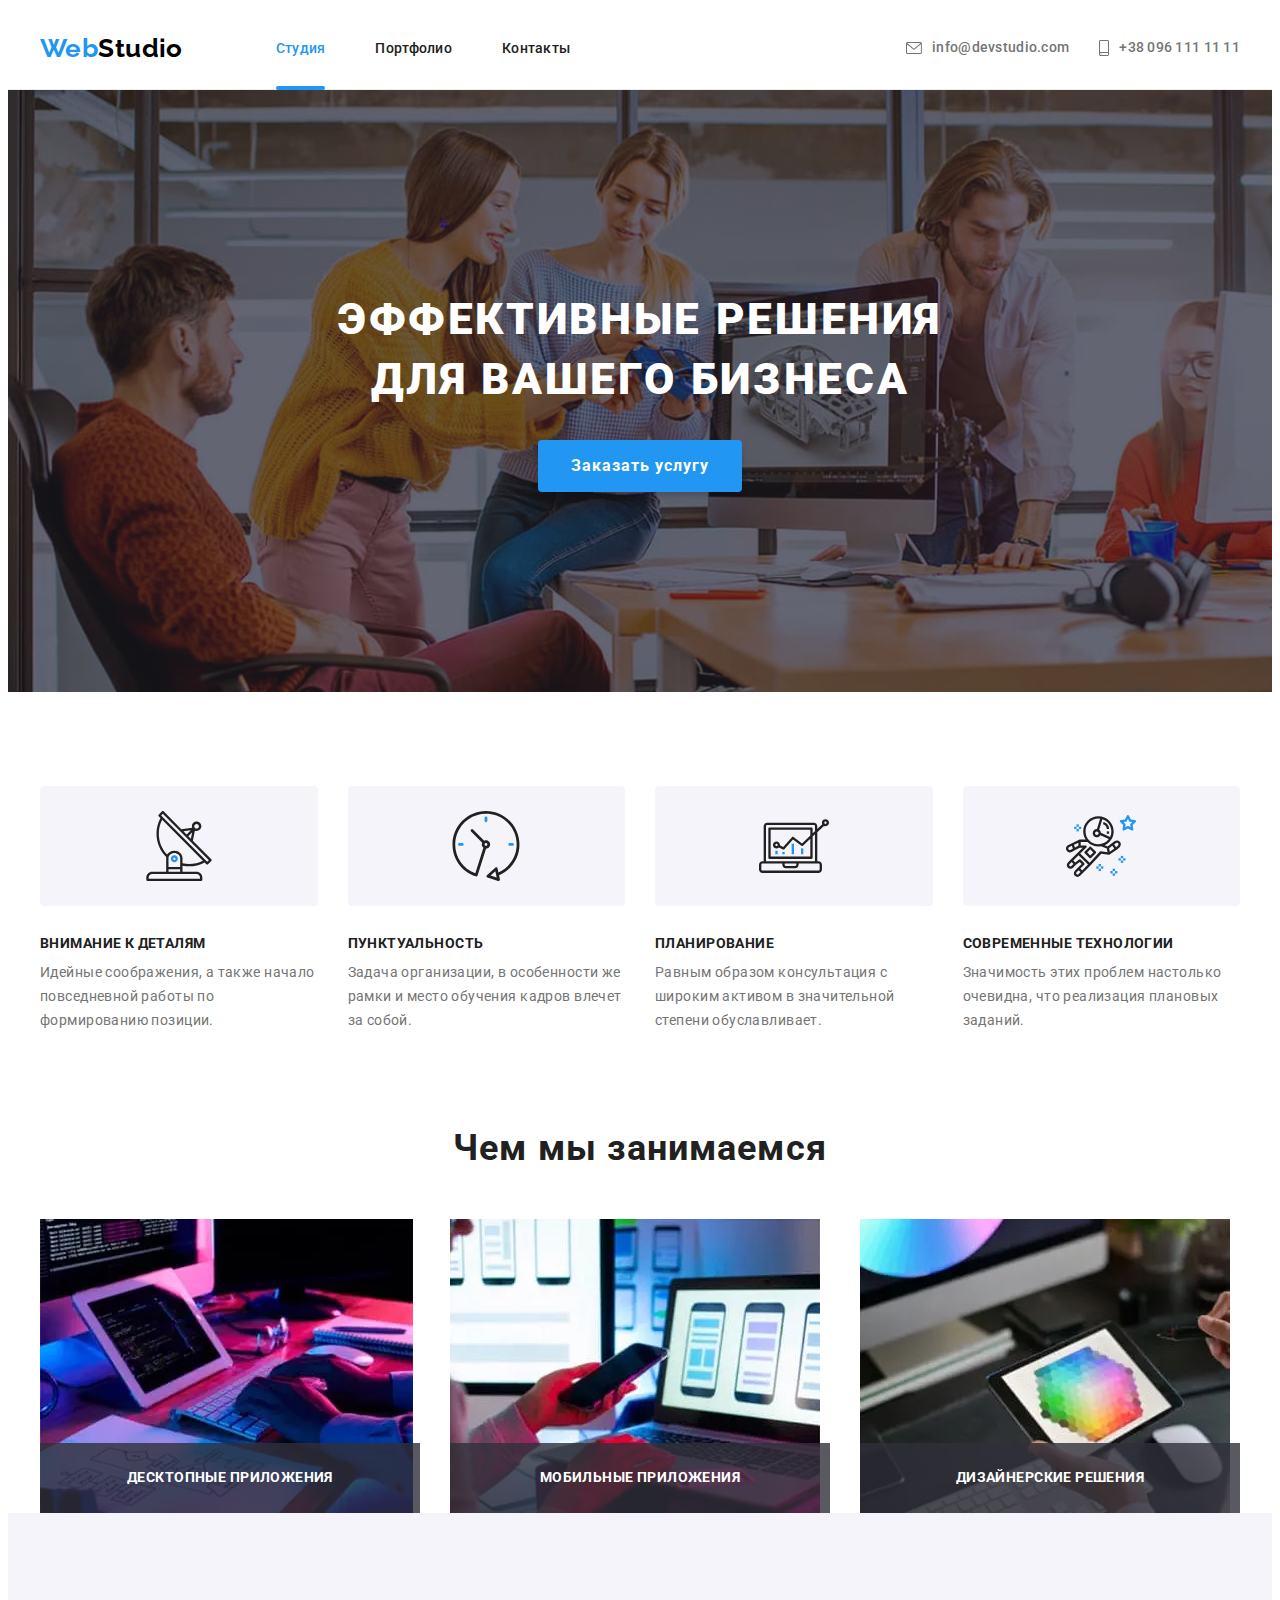
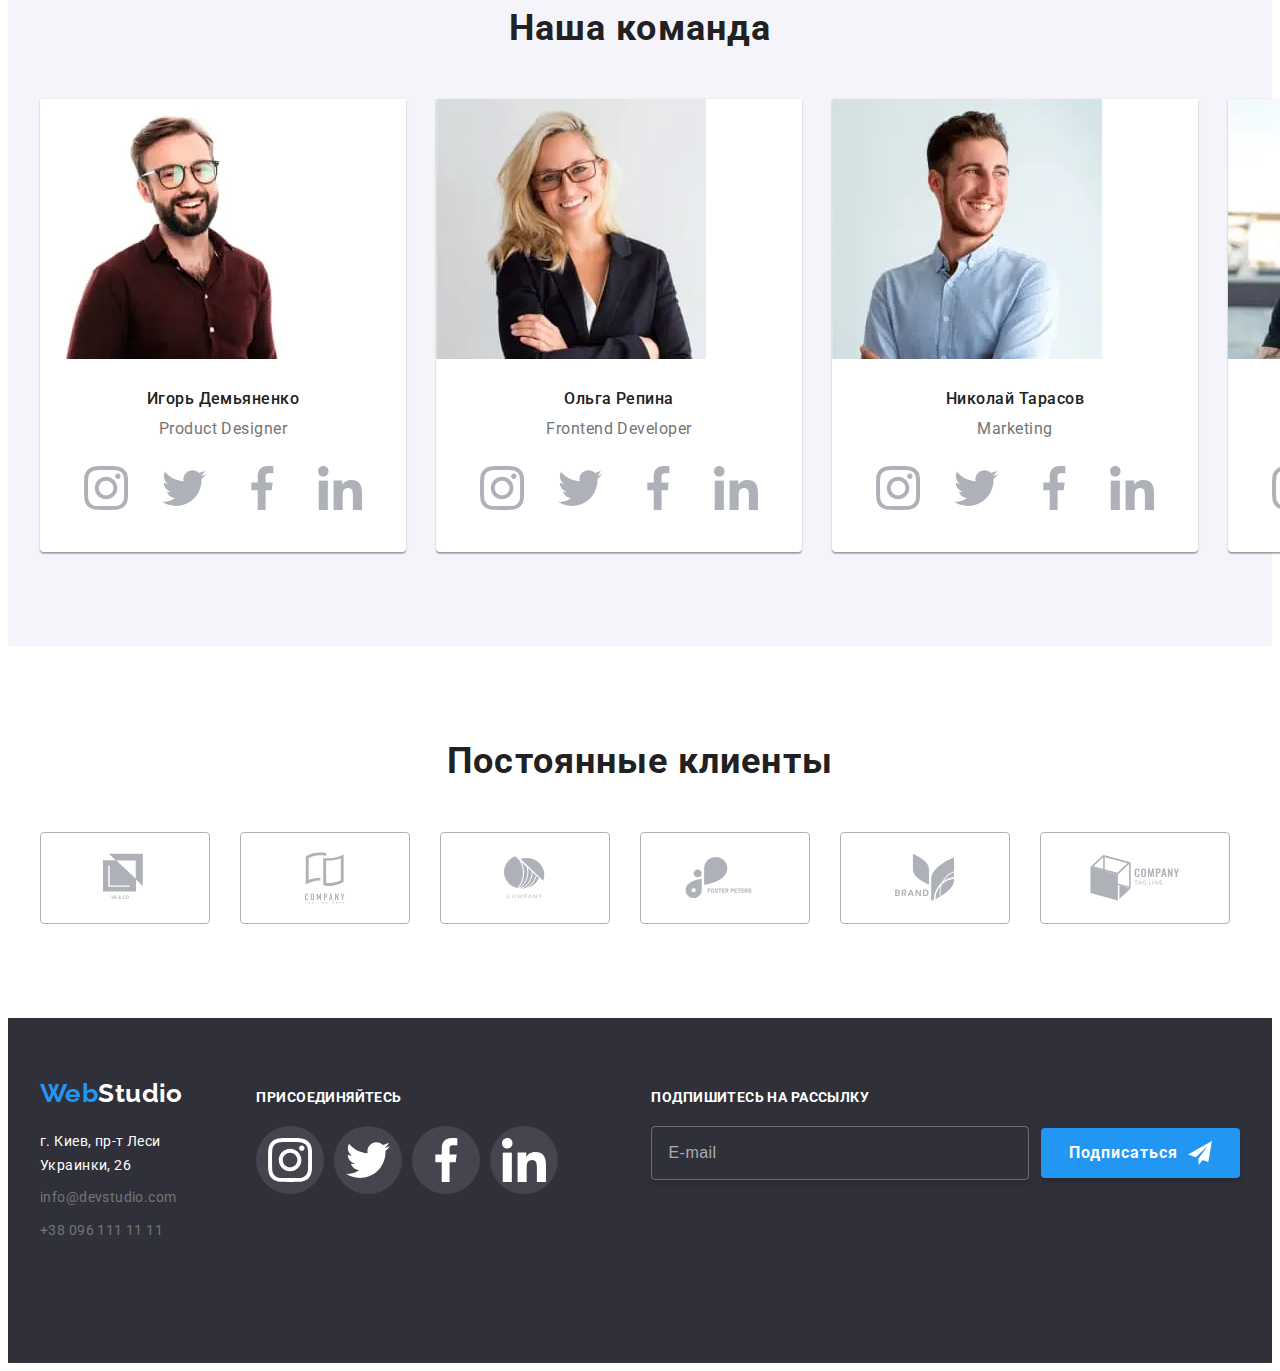
==== commit 181fda4a: "Добавляет адаптивные контентные изображения" ====
--- a/index.html
+++ b/index.html
@@ -16,6 +16,51 @@
 <body>
     <!--Шапка сайта-->
     <header class="header">
+        <div class="mobile-menu" data-menu>
+            <button type="button" class="mobile-menu-close-btn" data-menu-close>
+                <svg class="mobile-menu-close__icon">
+                    <use href="./img/main/sprite.svg#icon-mobile-menu-close"></use>
+                </svg>
+            </button>
+            <ul class="mobile-menu-list list">
+                <li class="mobile-menu-list__item">
+                    <a class="mobile-menu-list__link mobile-menu-list_active link" href="index.html">Студия</a>
+                </li>
+                <li class="mobile-menu-list__item">
+                    <a class="mobile-menu-list__link link" href="portfolio.html">Портфолио</a>
+                </li>
+                <li class="mobile-menu-list__item">
+                    <a class="mobile-menu-list__link link" href="">Контакты</a>
+                </li>
+            </ul>
+            <ul class="mobile-menu-contacts list">
+                <li class="mobile-menu-contacts__item">
+                    <a class="mobile-menu-contacts__tell link" href="tel:+380961111111">
+                        +38 096 111 11 11
+                    </a>
+                </li>
+                <li class="mobile-menu-contacts__item">
+                    <a class="mobile-menu-contacts__mail link" href="mailto:info@devstudio.com">
+                        info@devstudio.com
+                    </a>
+                </li>
+            </ul>
+            <ul class="mobile-menu-social-list list">
+                <li class="mobile-menu-social-list__item">
+                    <a class="mobile-menu-social-list__link link" href="">Instagram</a>
+                </li>
+                <li class="mobile-menu-social-list__item">
+                    <a class="mobile-menu-social-list__link link" href="">Twitter</a>
+                </li>
+                <li class="mobile-menu-social-list__item">
+                    <a class="mobile-menu-social-list__link link" href="">Facebook</a>
+                </li>
+                <li class="mobile-menu-social-list__item">
+                    <a class="mobile-menu-social-list__link link" href="">LinkedIn</a>
+                </li>
+            </ul>
+        </div>
+        
         <div class="header-container container">
             <nav class="nav">
                 <a class="logo logo_black link animate__fadeInDown" href="index.html"><span class="logo logo_accent">Web</span>Studio</a>
@@ -50,7 +95,14 @@
                     </a>
                 </li>
             </ul>
+            <button type="button" class="burger-btn" data-menu-button>
+                <svg class="burger-btn__icon">
+                    <use href="./img/main/sprite.svg#burger-icon"></use>
+                </svg>
+            </button>
         </div>
+
+        
         
     </header>
 
@@ -122,8 +174,16 @@
             <ul class="activity-list list">
                 <li class="activity-list__item">
                     <a class="activity-list__link" href="">
-                        <img class="activity-list____img" src="./img/main/box1.jpg" 
+                        <picture>
+                            <source
+                                srcset="./img/main/activity/image-01.webp 1x, ./img/main/activity/image-01@2x.webp 2x"
+                                media="(min-width: 1200px)" type="image/webp">
+                            <source 
+                                srcset="./img/main/activity/image-01.jpg 1x, ./img/main/activity/image-01@2x.jpg 2x"
+                                media="(min-width: 1200px)">
+                            <img class="activity-list____img" src="./img/main/activity/image-01.jpg" 
                         alt="Разработчик при написании кода">
+                        </picture>
                     </a>
                     <div class="activity-bacg">
                         <h3 class="activity-bacg__title">Десктопные приложения</h3>
@@ -131,8 +191,16 @@
                 </li>
                 <li class="activity-list__item">
                     <a class="activity-list__link" href="">
-                        <img class="activity-list____img" src="./img/main/box2.jpg" 
+                        <picture>
+                            <source
+                                srcset="./img/main/activity/image-02.webp 1x, ./img/main/activity/image-02@2x.webp 2x"
+                                media="(min-width: 1200px)" type="image/webp">
+                            <source 
+                                srcset="./img/main/activity/image-02.jpg 1x, ./img/main/activity/image-02@2x.jpg 2x"
+                                media="(min-width: 1200px)">
+                            <img class="activity-list____img" src="./img/main/activity/image-02.jpg" 
                         alt="Девушка с телефоном">
+                        </picture>
                     </a>
                     <div class="activity-bacg">
                         <h3 class="activity-bacg__title">Мобильные приложения</h3>
@@ -140,8 +208,16 @@
                 </li>
                 <li class="activity-list__item">
                     <a class="activity-list__link" href="">
-                        <img class="activity-list____img" src="./img/main/box3.jpg" 
+                        <picture>
+                            <source
+                                srcset="./img/main/activity/image-03.webp 1x, ./img/main/activity/image-03@2x.webp 2x"
+                                media="(min-width: 1200px)" type="image/webp">
+                            <source 
+                                srcset="./img/main/activity/image-03.jpg 1x, ./img/main/activity/image-03@2x.jpg 2x"
+                                media="(min-width: 1200px)">
+                            <img class="activity-list____img" src="./img/main/activity/image-03.jpg" 
                         alt="Цветовая диаграмма на планшете">
+                        </picture>
                     </a>
                     <div class="activity-bacg">
                         <h3 class="activity-bacg__title">Дизайнерские решения</h3>
@@ -156,8 +232,28 @@
                 <h2 class="section-title">Наша команда</h2>
                 <ul class="team-list list">
                     <li class="team-list__member">
-                        <img class="team-list__img" src="./img/main/img1.jpg" 
+                        <picture>
+                            <source
+                                srcset="./img/main/team/ihor.webp 1x, ./img/main/team/ihor@2x.webp 2x"
+                                media="(min-width: 1200px)" type="image/webp">
+                            <source 
+                                srcset="./img/main/team/ihor.jpg 1x, ./img/main/team/ihor@2x.jpg 2x"
+                                media="(min-width: 1200px)">
+                            <source
+                                srcset="./img/main/team/ihor-tablet.webp 1x, ./img/main/team/ihor-tablet@2x.webp 2x"
+                                media="(min-width: 768px)" type="image/webp">
+                            <source 
+                                srcset="./img/main/team/ihor-tablet.jpg 1x, ./img/main/team/ihor-tablet@2x.jpg 2x"
+                                media="(min-width: 768px)"> 
+                            <source
+                                srcset="./img/main/team/ihor-mobile.webp 1x, ./img/main/team/ihor-mobile@2x.webp 2x"
+                                media="(max-width: 768px)" type="image/webp">
+                            <source 
+                                srcset="./img/main/team/ihor-mobile.jpg 1x, ./img/main/team/ihor-mobile@2x.jpg 2x"
+                                media="(max-width: 768px)">   
+                                <img class="team-list__img" src="./img/main/team/ihor.jpg" 
                         alt="Парень в очках и бордовой рубашке">
+                        </picture>
                         <div class="team-member">
                             <h3 class="team-member__name">Игорь Демьяненко</h3>
                             <p class="team-member__post">Product Designer</p>
@@ -195,8 +291,28 @@
                         
                     </li>
                     <li class="team-list__member">
-                        <img class="team-list__img" src="./img/main/img2.jpg" 
+                        <picture>
+                            <source
+                                srcset="./img/main/team/olga.webp 1x, ./img/main/team/olga@2x.webp 2x"
+                                media="(min-width: 1200px)" type="image/webp">
+                            <source 
+                                srcset="./img/main/team/olga.jpg 1x, ./img/main/team/olga@2x.jpg 2x"
+                                media="(min-width: 1200px)">
+                            <source
+                                srcset="./img/main/team/olga-tablet.webp 1x, ./img/main/team/olga-tablet@2x.webp 2x"
+                                media="(min-width: 768px)" type="image/webp">
+                            <source 
+                                srcset="./img/main/team/olga-tablet.jpg 1x, ./img/main/team/olga-tablet@2x.jpg 2x"
+                                media="(min-width: 768px)"> 
+                            <source
+                                srcset="./img/main/team/olga-mobile.webp 1x, ./img/main/team/olga-mobile@2x.webp 2x"
+                                media="(max-width: 768px)" type="image/webp">
+                            <source 
+                                srcset="./img/main/team/olga-mobile.jpg 1x, ./img/main/team/olga-mobile@2x.jpg 2x"
+                                media="(max-width: 768px)">
+                            <img class="team-list__img" src="./img/main/team/olga.jpg" 
                         alt="Девушка блондинка в черном жакете">
+                        </picture>
                         <div class="team-member">
                             <h3 class="team-member__name">Ольга Репина</h3>
                             <p class="team-member__post">Frontend Developer</p>
@@ -233,8 +349,28 @@
                         </div>
                     </li>
                     <li class="team-list__member">
-                        <img class="team-list__img" src="./img/main/img3.jpg" 
+                        <picture>
+                            <source
+                                srcset="./img/main/team/nikolay.webp 1x, ./img/main/team/nikolay@2x.webp 2x"
+                                media="(min-width: 1200px)" type="image/webp">
+                            <source 
+                                srcset="./img/main/team/nikolay.jpg 1x, ./img/main/team/nikolay@2x.jpg 2x"
+                                media="(min-width: 1200px)">
+                            <source
+                                srcset="./img/main/team/nikolay-tablet.webp 1x, ./img/main/team/nikolay-tablet@2x.webp 2x"
+                                media="(min-width: 768px)" type="image/webp">
+                            <source 
+                                srcset="./img/main/team/nikolay-tablet.jpg 1x, ./img/main/team/nikolay-tablet@2x.jpg 2x"
+                                media="(min-width: 768px)"> 
+                            <source
+                                srcset="./img/main/team/nikolay-mobile.webp 1x, ./img/main/team/nikolay-mobile@2x.webp 2x"
+                                media="(max-width: 768px)" type="image/webp">
+                            <source 
+                                srcset="./img/main/team/nikolay-mobile.jpg 1x, ./img/main/team/nikolay-mobile@2x.jpg 2x"
+                                media="(max-width: 768px)">
+                            <img class="team-list__img" src="./img/main/team/nikolay.jpg" 
                         alt="Парень в голубой рубашке">
+                        </picture>
                         <div class="team-member">
                             <h3 class="team-member__name">Николай Тарасов</h3>
                             <p class="team-member__post">Marketing</p>
@@ -271,8 +407,28 @@
                         </div>
                     </li>
                     <li class="team-list__member">
-                        <img class="team-list__img" src="./img/main/img4.jpg" 
-                        alt="Парень в очках и черной футболке">
+                        <picture>
+                            <source
+                                srcset="./img/main/team/michail.webp 1x, ./img/main/team/michail@2x.webp 2x"
+                                media="(min-width: 1200px)" type="image/webp">
+                            <source 
+                                srcset="./img/main/team/michail.jpg 1x, ./img/main/team/michail@2x.jpg 2x"
+                                media="(min-width: 1200px)">
+                            <source
+                                srcset="./img/main/team/michail-tablet.webp 1x, ./img/main/team/michail-tablet@2x.webp 2x"
+                                media="(min-width: 768px)" type="image/webp">
+                            <source 
+                                srcset="./img/main/team/michail-tablet.jpg 1x, ./img/main/team/michail-tablet@2x.jpg 2x"
+                                media="(min-width: 768px)"> 
+                            <source
+                                srcset="./img/main/team/michail-mobile.webp 1x, ./img/main/team/michail-mobile@2x.webp 2x"
+                                media="(max-width: 768px)" type="image/webp">
+                            <source 
+                                srcset="./img/main/team/michail-mobile.jpg 1x, ./img/main/team/michail-mobile@2x.jpg 2x"
+                                media="(max-width: 768px)">
+                                <img class="team-list__img" src="./img/main/team/michail.jpg" 
+                                alt="Парень в очках и черной футболке">
+                        </picture>
                         <div class="team-member">
                             <h3 class="team-member__name">Михаил Ермаков</h3>
                             <p class="team-member__post">UI Designer</p>
@@ -505,5 +661,6 @@
     </div>
 
     <script src="./js/modal.js"></script>
+    <script src="./js/mobile-menu.js"></script>
 </body>
 </html>--- a/css/main.min.css
+++ b/css/main.min.css
@@ -1,2 +1,2 @@
-:root{--main-font: 'Roboto', sans-serif;--secondary-font: 'Raleway', sans-serif;--primary-text-color: #757575;--title-text-color: #212121;--accent-color: #2196f3;--primary-white-color: #ffffff;--logo-black-color: #000000;--adress-white-color: rgba(f, f, f, 0.6);--background-gray-color: #f5f4fa;--background-dark-color: #2f303a;--icon-color: #afb1b8;--elements-gap: 30px}.visually-hidden{position:absolute;width:1px;height:1px;margin:-1px;border:0;padding:0;white-space:nowrap;clip-path:inset(100%);clip:rect(0 0 0 0);overflow:hidden}.nav-list__link,.our-contacts__link{font-weight:500;font-size:14px;line-height:1.14;letter-spacing:0.02em}body{background-color:var(--primary-white-color);color:var(--primary-text-color);font-family:var(--main-font);font-weight:400;letter-spacing:0.03em;font-size:14px;line-height:1.71}.link{text-decoration:none}.list{list-style:none;margin:0;padding:0}.address{font-style:normal}.join-title{font-weight:700;font-size:14px;line-height:1.14;letter-spacing:0.03em;text-transform:uppercase;color:var(--primary-white-color)}h1,h2,h3,h4,h5,h6,p{margin:0}img{display:block;max-width:100%;height:auto}.container{margin-left:auto;margin-right:auto;padding:0 15px}@media screen and (min-width: 480px){.container{max-width:480px}}@media screen and (min-width: 768px){.container{max-width:768px}}@media screen and (min-width: 1200px){.container{max-width:1200px}}.section{padding-top:60px;padding-bottom:60px}@media screen and (min-width: 1200px){.section{padding-top:94px;padding-bottom:94px}}.logo{font-family:var(--secondary-font);font-weight:700;font-size:24px;line-height:1.17}@media screen and (min-width: 1200px){.logo{font-size:26px;line-height:1.19}}.logo_black{color:var(--logo-black-color);animation-duration:2000ms}.logo_white{color:var(--primary-white-color)}.logo_accent{color:var(--accent-color)}.header{border-bottom:1px solid #ececec}.header-container{display:flex}@media screen and (min-width: 480px){.header-container{padding-top:16px;padding-bottom:16px}}@media screen and (min-width: 768px) and (max-width: 1199px){.header-container{padding-top:21px;padding-bottom:21px}}@media screen and (min-width: 1200px){.header-container{padding-top:25px;padding-bottom:25px}}@media screen and (min-width: 768px){.nav{display:flex;align-items:center}}@media screen and (max-width: 767px){.nav-list{display:none}}@media screen and (min-width: 768px) and (max-width: 1199px){.nav-list{display:flex;margin-left:88px}}@media screen and (min-width: 1200px){.nav-list{display:flex;margin-left:93px}}.nav-list__item{position:relative}@media screen and (min-width: 768px){.nav-list__item:not(:last-child){margin-right:50px}}.nav-list__link{color:var(--title-text-color);transition:color 250ms cubic-bezier(0.4, 0, 0.2, 1)}.nav-list__link:hover,.nav-list__link:focus{color:var(--accent-color)}@media screen and (max-width: 767px){.our-contacts{display:none}}@media screen and (min-width: 768px) and (max-width: 1199px){.our-contacts{display:block;margin-left:auto}}@media screen and (min-width: 1200px){.our-contacts{display:flex;align-items:center;margin-left:auto}}@media screen and (min-width: 768px) and (max-width: 1199px){.our-contacts__item:not(:last-child){margin-bottom:10px}}@media screen and (min-width: 1200px){.our-contacts__item:not(:last-child){margin-right:var(--elements-gap)}}.our-contacts__link{transition:color 250ms cubic-bezier(0.4, 0, 0.2, 1)}.our-contacts__link:hover,.our-contacts__link:focus{color:var(--accent-color)}@media screen and (min-width: 768px) and (max-width: 1199px){.our-contacts__link{display:flex;align-items:center;font-size:12px;line-height:1.17;color:var(--primary-text-color)}}@media screen and (min-width: 1200px){.our-contacts__link{display:flex;align-items:center;color:var(--primary-text-color)}}.our-contacts__icon{fill:var(--primary-text-color);transition:fill 250ms cubic-bezier(0.4, 0, 0.2, 1)}.our-contacts__link:hover>.our-contacts__icon,.our-contacts__link:focus>.our-contacts__icon{fill:var(--accent-color)}@media screen and (min-width: 768px) and (max-width: 1199px){.our-contacts__icon{margin-right:8px}}@media screen and (min-width: 1200px){.our-contacts__icon{margin-right:10px}}@media screen and (min-width: 768px) and (max-width: 1199px){.envelope{width:14px;height:10px}}@media screen and (min-width: 1200px){.envelope{width:16px;height:12px}}@media screen and (min-width: 768px) and (max-width: 1199px){.smartphone{width:10px;height:14px}}@media screen and (min-width: 1200px){.smartphone{width:10px;height:16px}}.nav-list_active{color:var(--accent-color)}.nav-list_active::after{position:absolute;left:0;bottom:0;margin-bottom:-30px;content:'';background-color:var(--accent-color);width:100%;height:4px;border-radius:2px}.section-title{font-weight:700;line-height:1.17;text-align:center;letter-spacing:0.03em;color:var(--title-text-color)}@media screen and (min-width: 480px){.section-title{font-size:28px}}@media screen and (min-width: 1200px){.section-title{font-size:36px}}.team-social-list{display:flex;margin-top:16px}.team-social-list__item{flex-basis:calc(100% / 4 - 10px)}.team-social-list__item:not(:first-child){margin-left:10px}.team-social-list__link{display:flex;align-items:center;border-radius:50%;transition:background-color 250ms cubic-bezier(0.4, 0, 0.2, 1)}.team-social-list__link:hover,.team-social-list__link:focus{background-color:var(--accent-color)}.team-social-list__icon{width:44px;height:44px;padding:12px;fill:var(--icon-color);transition:fill 250ms cubic-bezier(0.4, 0, 0.2, 1)}.team-social-list__icon:hover,.team-social-list__icon:focus{fill:var(--primary-white-color)}.social-list{display:flex;margin-top:20px}@media screen and (max-width: 767px){.social-list{justify-content:center}}@media screen and (min-width: 1200px){.social-list{display:flex;margin-top:20px}}.social-list__item:not(:last-child){margin-right:10px}.social-list__link{display:flex;background-color:rgba(255,255,255,0.1);border-radius:50%;transition:background-color 250ms cubic-bezier(0.4, 0, 0.2, 1)}.social-list__link:hover,.social-list__link:focus{background-color:var(--accent-color)}.social-list__icon{width:44px;height:44px;padding:12px;fill:var(--primary-white-color)}@media screen and (min-width: 1200px){.footer-form{margin-left:93px}}.form-email{margin-top:20px}@media screen and (min-width: 1200px){.form-email{display:flex;align-items:center}}.form-email__input{font-size:16px;line-height:1.25;display:flex;align-items:center;letter-spacing:0.03em;color:rgba(255,255,255,0.6);border:1px solid rgba(255,255,255,0.3);box-shadow:0px 4px 4px rgba(0,0,0,0.15);border-radius:4px;height:50px;padding-left:16px;background-color:transparent}.form-email__input::placeholder{font-size:16px;line-height:1.25;display:flex;align-items:center;letter-spacing:0.03em;color:rgba(255,255,255,0.6)}@media screen and (max-width: 767px){.form-email__input{width:100%;margin-bottom:20px}}@media screen and (min-width: 768px) and (max-width: 1199px){.form-email__input{width:450px;margin-bottom:20px;margin-left:auto;margin-right:auto}}@media screen and (min-width: 1200px){.form-email__input{width:358px}}.join-button{font-family:inherit;font-weight:700;font-size:16px;line-height:1.87;text-align:center;letter-spacing:0.06em;color:var(--primary-white-color);background-color:var(--accent-color);border:transparent;padding:10px 28px;margin-left:12px;display:flex;align-items:center;box-shadow:0px 4px 4px rgba(0,0,0,0.15);border-radius:4px;cursor:pointer;transition:background-color 250ms cubic-bezier(0.4, 0, 0.2, 1)}.join-button:hover,.join-button:focus{background-color:#188ce8}@media screen and (max-width: 1199px){.join-button{margin:0 auto}}.join-button__icon{width:24px;height:24px;margin-left:10px}.backdrop{position:fixed;top:0;left:0;width:100vw;height:100vh;background-color:rgba(0,0,0,0.2);opacity:1;transition:opacity 250ms cubic-bezier(0.4, 0, 0.2, 1)}.backdrop.is-hidden{opacity:0;pointer-events:none}.modal{position:absolute;top:50%;left:50%;padding:40px;box-shadow:0px 1px 3px rgba(0,0,0,0.12),0px 1px 1px rgba(0,0,0,0.14),0px 2px 1px rgba(0,0,0,0.2);border-radius:4px;transform:translate(-50%, -50%) scale(1);transition:transform 250ms cubic-bezier(0.4, 0, 0.2, 1);background-color:var(--primary-white-color)}.backdrop.is-hidden .modal{transform:translate(-50%, -50%) scale(0.8)}@media screen and (max-width: 1199px){.modal{width:450px;height:609px}}@media screen and (min-width: 1200px){.modal{width:528px;height:581px}}.modal-close-btn{position:absolute;display:flex;justify-content:center;align-items:center;top:8px;right:8px;padding:6px;background:transparent;border:1px solid rgba(0,0,0,0.1);border-radius:50%;cursor:pointer}.modal-close-btn__icon{width:18px;height:18px;fill:var(--logo-black-color);transition:fill 250ms cubic-bezier(0.4, 0, 0.2, 1)}.modal-close-btn:hover .modal-close-btn__icon,.modal-close-btn:focus .modal-close-btn__icon{fill:var(--accent-color)}.modal__title{font-family:inherit;font-weight:700;font-size:20px;line-height:1.15;text-align:center;letter-spacing:0.03em;color:var(--title-text-color);margin-bottom:12px}.modal-form{display:flex;flex-direction:column}.modal-form-element{position:relative;margin-bottom:5px}.modal-form-element__lable,.modal-form-comment__lable{font-family:inherit;font-size:12px;line-height:1.17;letter-spacing:0.01em;color:var(--primary-text-color);cursor:pointer}.modal-form-element__lable:first-child,.modal-form-comment__lable:first-child{margin-top:0}.modal-form-element__input{width:100%;height:40px;padding:0 0 0 42px;cursor:pointer;border:1px solid rgba(33,33,33,0.2);box-sizing:border-box;border-radius:4px;outline:none;margin-top:3px;transition:border 250ms cubic-bezier(0.4, 0, 0.2, 1)}.modal-form-element__input:focus{border:1px solid #2196f3}.modal-form-element__icon{position:absolute;top:38px;left:15px;width:18px;height:18px;fill:var(--title-text-color);transition:fill 250ms cubic-bezier(0.4, 0, 0.2, 1)}.modal-form-element__input:focus+.modal-form-element__icon{fill:var(--accent-color)}.modal-form-comment{margin-bottom:20px}.modal-form-comment__textarea{display:block;width:100%;height:120px;padding:12px 16px;resize:none;border:1px solid rgba(33,33,33,0.2);box-sizing:border-box;border-radius:4px;outline:none;cursor:pointer;transition:border 250ms cubic-bezier(0.4, 0, 0.2, 1)}.modal-form-comment__textarea:focus{border:1px solid #2196f3}.modal-form-policy{position:relative;margin:0 auto}.modal-form-policy__cell{top:0;left:0}.modal-form-policy__label{font-family:inherit;font-size:12px;line-height:1.17;letter-spacing:0.03em;color:var(--primary-text-color);margin:0;cursor:pointer;display:flex;align-items:center}.modal-form-policy__label::before{display:block;content:'';width:16px;height:15px;margin-right:7px;background-image:url("../img/main/icon-no-checked.svg")}.modal-form-policy__cell:focus+.modal-form-policy__label::before{box-shadow:0 0 0 2px #2196f3}.modal-form-policy__cell:checked+.modal-form-policy__label::before{background-image:url("../img/main/icon-checked.svg");background-repeat:no-repeat;background-color:var(--accent-color);border-radius:3px;background-position:center;box-shadow:none}.modal-form-policy__link{color:var(--accent-color);transition:color 250ms cubic-bezier(0.4, 0, 0.2, 1)}.modal-form-policy__link:hover{color:#188ce8}.modal-form-policy__link:focus{color:#188ce8}.modal-form-policy__submit{display:flex;justify-content:center;align-items:center;font-family:inherit;font-weight:700;font-size:16px;line-height:1.87;letter-spacing:0.06em;text-align:center;color:var(--primary-white-color);margin:0 auto;margin-top:30px;width:200px;height:50px;background:#2196f3;box-shadow:0px 4px 4px rgba(0,0,0,0.15);border-radius:4px;border:none;cursor:pointer;transition:background 250ms cubic-bezier(0.4, 0, 0.2, 1)}.modal-form-policy__submit:hover{background:#188ce8}.modal-form-policy__submit:focus{background:#188ce8}.footer{background-color:var(--background-dark-color)}.footer-container{padding:60px 15px}@media screen and (max-width: 767px){.footer-container{text-align:center}}@media screen and (min-width: 768px) and (max-width: 1199px){.footer-container{text-align:center;padding-left:76px;padding-right:89px}}@media screen and (min-width: 1200px){.footer-container{display:flex;align-items:baseline}}@media screen and (min-width: 768px){.footer-container-contacts{display:flex;justify-content:space-between;align-items:baseline;padding-bottom:60px}}@media screen and (max-width: 767px){.footer-contacts{padding-bottom:60px}}.footer-address{margin-top:20px}.footer-address-list__item:not(:first-child){margin-top:9px}.footer-address-list__street{color:var(--primary-white-color)}.footer-address-list__contacts{color:var(--adress-white-color)}@media screen and (max-width: 767px){.footer-join{padding-bottom:60px}}@media screen and (min-width: 1200px){.footer-join{margin-left:70px}}.hero{background-image:linear-gradient(rgba(47,48,58,0.4), rgba(47,48,58,0.4)),url(../img/main/bcg.jpg);background-repeat:no-repeat;background-size:cover;margin:0 auto}@media screen and (min-width: 480px){.hero{padding-top:118px;padding-bottom:118px;max-width:480px}}@media screen and (min-width: 768px) and (max-width: 1199px){.hero{padding-top:118px;padding-bottom:118px;max-width:768px}}@media screen and (min-width: 1200px){.hero{padding-top:200px;padding-bottom:200px;max-width:1600px}}.hero-container__title{font-weight:900;text-align:center;letter-spacing:0.06em;text-transform:uppercase;color:var(--primary-white-color);margin-left:auto;margin-right:auto}@media screen and (min-width: 480px) and (max-width: 1199px){.hero-container__title{font-size:26px;line-height:1.62;width:360px}}@media screen and (min-width: 1200px){.hero-container__title{font-size:44px;line-height:1.36;width:696px}}.hero-container__btn{font-family:inherit;font-weight:700;font-size:16px;line-height:1.87;align-items:center;text-align:center;letter-spacing:0.06em;cursor:pointer;color:var(--primary-white-color);background-color:var(--accent-color);display:block;padding:10px 32px;margin-top:30px;margin-left:auto;margin-right:auto;border-radius:4px;border:1px solid transparent;box-shadow:0px 4px 4px rgba(0,0,0,0.15);transition:background-color 250ms cubic-bezier(0.4, 0, 0.2, 1)}.hero-container__btn:hover,.hero-container__btn:focus{background-color:#188ce8}.hero-container__btn:active{outline:none}@media screen and (min-width: 768px) and (max-width: 1199px){.advantages-list{display:flex;flex-wrap:wrap;margin-left:calc(-1 * var(--elements-gap));margin-bottom:calc(-1 * var(--elements-gap))}}@media screen and (min-width: 1200px){.advantages-list{display:flex;margin-left:calc(-1 * var(--elements-gap))}}@media screen and (max-width: 767px){.advantages-list__item:not(:last-child){margin-bottom:var(--elements-gap)}}@media screen and (min-width: 768px) and (max-width: 1199px){.advantages-list__item{margin-left:var(--elements-gap);flex-basis:calc(100% / 2 - var(--elements-gap));margin-bottom:var(--elements-gap)}}@media screen and (min-width: 1200px){.advantages-list__item{margin-left:var(--elements-gap);flex-basis:calc(100% / 4 - var(--elements-gap))}}.advantages-list__img{display:flex;justify-content:center;align-items:center;padding-top:25px;padding-bottom:25px;background-color:var(--background-gray-color);border-radius:4px}.advantages-list__title{font-weight:700;font-size:14px;line-height:1.14;letter-spacing:0.03em;text-transform:uppercase;color:var(--title-text-color);margin-top:var(--elements-gap)}@media screen and (max-width: 767px){.advantages-list__title{text-align:center}}.advantages-list__descript{margin-top:10px}@media screen and (max-width: 1199px){.activity{display:none}}.activity-list{display:flex;margin-left:calc(-1 * var(--elements-gap));margin-top:50px}.activity-list__item{margin-left:var(--elements-gap);flex-basis:calc(100% / 3 - var(--elements-gap));position:relative}.activity-bacg{display:flex;justify-content:center;align-items:center;background-color:rgba(47,48,58,0.8);width:100%;height:70px;position:absolute;bottom:0;pointer-events:none}.activity-bacg__title{font-weight:700;font-size:14px;line-height:1.14;letter-spacing:0.03em;text-align:center;text-transform:uppercase;color:var(--primary-white-color)}.team{background-color:var(--background-gray-color)}.team-list{margin-top:var(--elements-gap)}@media screen and (min-width: 768px) and (max-width: 1199px){.team-list{display:flex;flex-wrap:wrap;margin-left:calc(-1 * var(--elements-gap));margin-bottom:calc(-1 * var(--elements-gap))}}@media screen and (min-width: 1200px){.team-list{display:flex;margin-top:50px;margin-left:calc(-1 * var(--elements-gap))}}.team-list__member{background-color:var(--primary-white-color);box-shadow:0px 1px 3px rgba(0,0,0,0.12),0px 1px 1px rgba(0,0,0,0.14),0px 2px 1px rgba(0,0,0,0.2);border-radius:0px 0px 4px 4px}@media screen and (max-width: 767px){.team-list__member:not(:last-child){margin-bottom:var(--elements-gap)}}@media screen and (min-width: 768px) and (max-width: 1199px){.team-list__member{margin-left:var(--elements-gap);margin-bottom:var(--elements-gap);flex-basis:calc(100% / 2 - var(--elements-gap))}}@media screen and (min-width: 1200px){.team-list__member{margin-left:var(--elements-gap);flex-basis:calc(100% / 4 - var(--elements-gap))}}.team-member{padding-top:var(--elements-gap);padding-bottom:var(--elements-gap);padding-left:32px;padding-right:32px}.team-member__name{font-weight:500;font-size:16px;line-height:1.19;text-align:center;letter-spacing:0.03em;color:var(--title-text-color)}.team-member__post{font-size:16px;line-height:1.19;text-align:center;letter-spacing:0.03em;margin-top:10px}.clients-list{display:flex}@media screen and (max-width: 1199px){.clients-list{flex-wrap:wrap;margin-top:var(--elements-gap);margin-left:calc(-1 * var(--elements-gap));margin-bottom:calc(-1 * var(--elements-gap))}}@media screen and (min-width: 1200px){.clients-list{margin-top:50px}}@media screen and (max-width: 767px){.clients-list__item{flex-basis:calc(100% / 2 - var(--elements-gap));margin-left:var(--elements-gap);margin-bottom:var(--elements-gap)}}@media screen and (min-width: 768px) and (max-width: 1199px){.clients-list__item{flex-basis:calc(100% / 3 - var(--elements-gap));margin-left:var(--elements-gap);margin-bottom:var(--elements-gap)}}@media screen and (min-width: 1200px){.clients-list__item{flex-basis:calc(100% / 6 - var(--elements-gap))}.clients-list__item:not(:first-child){margin-left:var(--elements-gap)}}.clients-list__link{display:flex;align-items:center;justify-content:center;height:90px;fill:var(--icon-color);border:1px solid var(--icon-color);border-radius:4px;transition:border 250ms cubic-bezier(0.4, 0, 0.2, 1)}.clients-list__link:hover,.clients-list__link:focus{border:1px solid var(--accent-color)}.clients-list__icon{display:flex;transition:fill 250ms cubic-bezier(0.4, 0, 0.2, 1)}.clients-list__link:hover>.clients-list__icon{fill:var(--accent-color)}.clients-list__link:focus>.clients-list__icon{fill:var(--accent-color)}.logo1{width:44px;height:50px}.logo2{width:40px;height:52px}.logo3{width:41px;height:43px}.logo4{width:80px;height:42px}.logo5{width:59px;height:47px}.logo6{width:188px;height:46px}
+:root{--main-font: 'Roboto', sans-serif;--secondary-font: 'Raleway', sans-serif;--primary-text-color: #757575;--title-text-color: #212121;--accent-color: #2196f3;--primary-white-color: #ffffff;--logo-black-color: #000000;--adress-white-color: rgba(f, f, f, 0.6);--background-gray-color: #f5f4fa;--background-dark-color: #2f303a;--icon-color: #afb1b8;--elements-gap: 30px}.visually-hidden{position:absolute;width:1px;height:1px;margin:-1px;border:0;padding:0;white-space:nowrap;clip-path:inset(100%);clip:rect(0 0 0 0);overflow:hidden}.nav-list__link,.our-contacts__link{font-weight:500;font-size:14px;line-height:1.14;letter-spacing:0.02em}body{background-color:var(--primary-white-color);color:var(--primary-text-color);font-family:var(--main-font);font-weight:400;letter-spacing:0.03em;font-size:14px;line-height:1.71}.link{text-decoration:none}.list{list-style:none;margin:0;padding:0}.address{font-style:normal}.join-title{font-weight:700;font-size:14px;line-height:1.14;letter-spacing:0.03em;text-transform:uppercase;color:var(--primary-white-color)}h1,h2,h3,h4,h5,h6,p{margin:0}img{display:block;max-width:100%;height:auto}.container{margin-left:auto;margin-right:auto;padding:0 15px}@media screen and (min-width: 480px){.container{max-width:480px}}@media screen and (min-width: 768px){.container{max-width:768px}}@media screen and (min-width: 1200px){.container{max-width:1200px}}.section{padding-top:60px;padding-bottom:60px}@media screen and (min-width: 1200px){.section{padding-top:94px;padding-bottom:94px}}.logo{font-family:var(--secondary-font);font-weight:700;font-size:24px;line-height:1.17}@media screen and (min-width: 1200px){.logo{font-size:26px;line-height:1.19}}.logo_black{color:var(--logo-black-color);animation-duration:2000ms}.logo_white{color:var(--primary-white-color)}.logo_accent{color:var(--accent-color)}.header{border-bottom:1px solid #ececec}.header-container{display:flex}@media screen and (min-width: 480px){.header-container{padding-top:16px;padding-bottom:16px}}@media screen and (min-width: 768px) and (max-width: 1199px){.header-container{padding-top:21px;padding-bottom:21px}}@media screen and (min-width: 1200px){.header-container{padding-top:25px;padding-bottom:25px}}@media screen and (min-width: 768px){.nav{display:flex;align-items:center}}@media screen and (max-width: 767px){.nav-list{display:none}}@media screen and (min-width: 768px) and (max-width: 1199px){.nav-list{display:flex;margin-left:88px}}@media screen and (min-width: 1200px){.nav-list{display:flex;margin-left:93px}}.nav-list__item{position:relative}@media screen and (min-width: 768px){.nav-list__item:not(:last-child){margin-right:50px}}.nav-list__link{color:var(--title-text-color);transition:color 250ms cubic-bezier(0.4, 0, 0.2, 1)}.nav-list__link:hover,.nav-list__link:focus{color:var(--accent-color)}@media screen and (max-width: 767px){.our-contacts{display:none}}@media screen and (min-width: 768px) and (max-width: 1199px){.our-contacts{display:block;margin-left:auto}}@media screen and (min-width: 1200px){.our-contacts{display:flex;align-items:center;margin-left:auto}}@media screen and (min-width: 768px) and (max-width: 1199px){.our-contacts__item:not(:last-child){margin-bottom:10px}}@media screen and (min-width: 1200px){.our-contacts__item:not(:last-child){margin-right:var(--elements-gap)}}.our-contacts__link{transition:color 250ms cubic-bezier(0.4, 0, 0.2, 1)}.our-contacts__link:hover,.our-contacts__link:focus{color:var(--accent-color)}@media screen and (min-width: 768px) and (max-width: 1199px){.our-contacts__link{display:flex;align-items:center;font-size:12px;line-height:1.17;color:var(--primary-text-color)}}@media screen and (min-width: 1200px){.our-contacts__link{display:flex;align-items:center;color:var(--primary-text-color)}}.our-contacts__icon{fill:var(--primary-text-color);transition:fill 250ms cubic-bezier(0.4, 0, 0.2, 1)}.our-contacts__link:hover>.our-contacts__icon,.our-contacts__link:focus>.our-contacts__icon{fill:var(--accent-color)}@media screen and (min-width: 768px) and (max-width: 1199px){.our-contacts__icon{margin-right:8px}}@media screen and (min-width: 1200px){.our-contacts__icon{margin-right:10px}}@media screen and (min-width: 768px) and (max-width: 1199px){.envelope{width:14px;height:10px}}@media screen and (min-width: 1200px){.envelope{width:16px;height:12px}}@media screen and (min-width: 768px) and (max-width: 1199px){.smartphone{width:10px;height:14px}}@media screen and (min-width: 1200px){.smartphone{width:10px;height:16px}}.burger-btn,.mobile-menu-close-btn{background:transparent;border:none;margin-left:auto;padding:0;cursor:pointer}@media screen and (min-width: 768px){.burger-btn{display:none}}.burger-btn__icon{width:24px;height:16px;fill:var(--logo-black-color);transition:fill 250ms cubic-bezier(0.4, 0, 0.2, 1)}.burger-btn:hover .burger-btn__icon,.burger-btn:focus .burger-btn__icon{fill:var(--accent-color)}.mobile-menu{position:fixed;padding-left:40px;padding-top:48px;padding-bottom:48px;width:100vw;max-width:480px;height:100vh;background-color:var(--primary-white-color);outline:1px solid red;transition:transform 250ms cubic-bezier(0.4, 0, 0.2, 1)}@media screen and (min-width: 768px){.mobile-menu{display:none}}.is-open{transform:translateY(-100%)}.mobile-menu-close-btn{position:absolute;top:21px;right:25px}.mobile-menu-close__icon{width:18px;height:18px;fill:var(--logo-black-color);transition:fill 250ms cubic-bezier(0.4, 0, 0.2, 1)}.mobile-menu-close-btn:hover .mobile-menu-close__icon,.mobile-menu-close-btn:focus .mobile-menu-close__icon{fill:var(--accent-color)}.mobile-menu-list__item:not(:last-child){margin-bottom:32px}.mobile-menu-list__link{font-weight:500;font-size:40px;line-height:1.175;letter-spacing:0.02em;color:var(--title-text-color);transition:color 250ms cubic-bezier(0.4, 0, 0.2, 1)}.mobile-menu-list_active{color:var(--accent-color)}.mobile-menu-contacts{padding-top:302px}.mobile-menu-contacts__item:not(:last-child){margin-bottom:32px}.mobile-menu-contacts__tell{font-weight:500;font-size:34px;line-height:1.17;letter-spacing:0.02em;color:var(--accent-color)}.mobile-menu-contacts__mail{font-weight:500;font-size:24px;line-height:1.17;letter-spacing:0.02em;color:var(--primary-text-color)}.mobile-menu-social-list{display:flex;margin-top:64px}.mobile-menu-social-list__item:not(:last-child){margin-right:10px}.mobile-menu-social-list__item:not(:last-child)::after{content:"";border:1px solid rgba(33,33,33,0.2);transform:rotate(90deg);margin-left:10px}.mobile-menu-social-list__link{font-weight:500;font-size:18px;line-height:1.22;letter-spacing:0.02em;color:var(--accent-color)}.nav-list_active{color:var(--accent-color)}.nav-list_active::after{position:absolute;left:0;bottom:0;margin-bottom:-30px;content:'';background-color:var(--accent-color);width:100%;height:4px;border-radius:2px}.section-title{font-weight:700;line-height:1.17;text-align:center;letter-spacing:0.03em;color:var(--title-text-color)}@media screen and (min-width: 480px){.section-title{font-size:28px}}@media screen and (min-width: 1200px){.section-title{font-size:36px}}.team-social-list{display:flex;margin-top:16px}.team-social-list__item{flex-basis:calc(100% / 4 - 10px)}.team-social-list__item:not(:first-child){margin-left:10px}.team-social-list__link{display:flex;align-items:center;border-radius:50%;transition:background-color 250ms cubic-bezier(0.4, 0, 0.2, 1)}.team-social-list__link:hover,.team-social-list__link:focus{background-color:var(--accent-color)}.team-social-list__icon{width:44px;height:44px;padding:12px;fill:var(--icon-color);transition:fill 250ms cubic-bezier(0.4, 0, 0.2, 1)}.team-social-list__icon:hover,.team-social-list__icon:focus{fill:var(--primary-white-color)}.social-list{display:flex;margin-top:20px}@media screen and (max-width: 767px){.social-list{justify-content:center}}@media screen and (min-width: 1200px){.social-list{display:flex;margin-top:20px}}.social-list__item:not(:last-child){margin-right:10px}.social-list__link{display:flex;background-color:rgba(255,255,255,0.1);border-radius:50%;transition:background-color 250ms cubic-bezier(0.4, 0, 0.2, 1)}.social-list__link:hover,.social-list__link:focus{background-color:var(--accent-color)}.social-list__icon{width:44px;height:44px;padding:12px;fill:var(--primary-white-color)}@media screen and (min-width: 1200px){.footer-form{margin-left:93px}}.form-email{margin-top:20px}@media screen and (min-width: 1200px){.form-email{display:flex;align-items:center}}.form-email__input{font-size:16px;line-height:1.25;display:flex;align-items:center;letter-spacing:0.03em;color:rgba(255,255,255,0.6);border:1px solid rgba(255,255,255,0.3);box-shadow:0px 4px 4px rgba(0,0,0,0.15);border-radius:4px;height:50px;padding-left:16px;background-color:transparent}.form-email__input::placeholder{font-size:16px;line-height:1.25;display:flex;align-items:center;letter-spacing:0.03em;color:rgba(255,255,255,0.6)}@media screen and (max-width: 767px){.form-email__input{width:100%;margin-bottom:20px}}@media screen and (min-width: 768px) and (max-width: 1199px){.form-email__input{width:450px;margin-bottom:20px;margin-left:auto;margin-right:auto}}@media screen and (min-width: 1200px){.form-email__input{width:358px}}.join-button{font-family:inherit;font-weight:700;font-size:16px;line-height:1.87;text-align:center;letter-spacing:0.06em;color:var(--primary-white-color);background-color:var(--accent-color);border:transparent;padding:10px 28px;margin-left:12px;display:flex;align-items:center;box-shadow:0px 4px 4px rgba(0,0,0,0.15);border-radius:4px;cursor:pointer;transition:background-color 250ms cubic-bezier(0.4, 0, 0.2, 1)}.join-button:hover,.join-button:focus{background-color:#188ce8}@media screen and (max-width: 1199px){.join-button{margin:0 auto}}.join-button__icon{width:24px;height:24px;margin-left:10px}.backdrop{position:fixed;top:0;left:0;width:100vw;height:100vh;background-color:rgba(0,0,0,0.2);opacity:1;transition:opacity 250ms cubic-bezier(0.4, 0, 0.2, 1)}.backdrop.is-hidden{opacity:0;pointer-events:none}.modal{position:absolute;top:50%;left:50%;padding:40px;box-shadow:0px 1px 3px rgba(0,0,0,0.12),0px 1px 1px rgba(0,0,0,0.14),0px 2px 1px rgba(0,0,0,0.2);border-radius:4px;transform:translate(-50%, -50%) scale(1);transition:transform 250ms cubic-bezier(0.4, 0, 0.2, 1);background-color:var(--primary-white-color)}.backdrop.is-hidden .modal{transform:translate(-50%, -50%) scale(0.8)}@media screen and (max-width: 1199px){.modal{width:450px;height:609px}}@media screen and (min-width: 1200px){.modal{width:528px;height:581px}}.modal-close-btn{position:absolute;display:flex;justify-content:center;align-items:center;top:8px;right:8px;padding:6px;background:transparent;border:1px solid rgba(0,0,0,0.1);border-radius:50%;cursor:pointer}.modal-close-btn__icon{width:18px;height:18px;fill:var(--logo-black-color);transition:fill 250ms cubic-bezier(0.4, 0, 0.2, 1)}.modal-close-btn:hover .modal-close-btn__icon,.modal-close-btn:focus .modal-close-btn__icon{fill:var(--accent-color)}.modal__title{font-family:inherit;font-weight:700;font-size:20px;line-height:1.15;text-align:center;letter-spacing:0.03em;color:var(--title-text-color);margin-bottom:12px}.modal-form{display:flex;flex-direction:column}.modal-form-element{position:relative;margin-bottom:5px}.modal-form-element__lable,.modal-form-comment__lable{font-family:inherit;font-size:12px;line-height:1.17;letter-spacing:0.01em;color:var(--primary-text-color);cursor:pointer}.modal-form-element__lable:first-child,.modal-form-comment__lable:first-child{margin-top:0}.modal-form-element__input{width:100%;height:40px;padding:0 0 0 42px;cursor:pointer;border:1px solid rgba(33,33,33,0.2);box-sizing:border-box;border-radius:4px;outline:none;margin-top:3px;transition:border 250ms cubic-bezier(0.4, 0, 0.2, 1)}.modal-form-element__input:focus{border:1px solid #2196f3}.modal-form-element__icon{position:absolute;top:38px;left:15px;width:18px;height:18px;fill:var(--title-text-color);transition:fill 250ms cubic-bezier(0.4, 0, 0.2, 1)}.modal-form-element__input:focus+.modal-form-element__icon{fill:var(--accent-color)}.modal-form-comment{margin-bottom:20px}.modal-form-comment__textarea{display:block;width:100%;height:120px;padding:12px 16px;resize:none;border:1px solid rgba(33,33,33,0.2);box-sizing:border-box;border-radius:4px;outline:none;cursor:pointer;transition:border 250ms cubic-bezier(0.4, 0, 0.2, 1)}.modal-form-comment__textarea:focus{border:1px solid #2196f3}.modal-form-policy{position:relative;margin:0 auto}.modal-form-policy__cell{top:0;left:0}.modal-form-policy__label{font-family:inherit;font-size:12px;line-height:1.17;letter-spacing:0.03em;color:var(--primary-text-color);margin:0;cursor:pointer;display:flex;align-items:center}.modal-form-policy__label::before{display:block;content:'';width:16px;height:15px;margin-right:7px;background-image:url("../img/main/icon-no-checked.svg")}.modal-form-policy__cell:focus+.modal-form-policy__label::before{box-shadow:0 0 0 2px #2196f3}.modal-form-policy__cell:checked+.modal-form-policy__label::before{background-image:url("../img/main/icon-checked.svg");background-repeat:no-repeat;background-color:var(--accent-color);border-radius:3px;background-position:center;box-shadow:none}.modal-form-policy__link{color:var(--accent-color);transition:color 250ms cubic-bezier(0.4, 0, 0.2, 1)}.modal-form-policy__link:hover{color:#188ce8}.modal-form-policy__link:focus{color:#188ce8}.modal-form-policy__submit{display:flex;justify-content:center;align-items:center;font-family:inherit;font-weight:700;font-size:16px;line-height:1.87;letter-spacing:0.06em;text-align:center;color:var(--primary-white-color);margin:0 auto;margin-top:30px;width:200px;height:50px;background:#2196f3;box-shadow:0px 4px 4px rgba(0,0,0,0.15);border-radius:4px;border:none;cursor:pointer;transition:background 250ms cubic-bezier(0.4, 0, 0.2, 1)}.modal-form-policy__submit:hover{background:#188ce8}.modal-form-policy__submit:focus{background:#188ce8}.footer{background-color:var(--background-dark-color)}.footer-container{padding:60px 15px}@media screen and (max-width: 767px){.footer-container{text-align:center}}@media screen and (min-width: 768px) and (max-width: 1199px){.footer-container{text-align:center;padding-left:76px;padding-right:89px}}@media screen and (min-width: 1200px){.footer-container{display:flex;align-items:baseline}}@media screen and (min-width: 768px){.footer-container-contacts{display:flex;justify-content:space-between;align-items:baseline;padding-bottom:60px}}@media screen and (max-width: 767px){.footer-contacts{padding-bottom:60px}}.footer-address{margin-top:20px}.footer-address-list__item:not(:first-child){margin-top:9px}.footer-address-list__street{color:var(--primary-white-color)}.footer-address-list__contacts{color:var(--adress-white-color)}@media screen and (max-width: 767px){.footer-join{padding-bottom:60px}}@media screen and (min-width: 1200px){.footer-join{margin-left:70px}}.hero{background-image:linear-gradient(rgba(47,48,58,0.4), rgba(47,48,58,0.4)),url(../img/main/bcg.jpg);background-repeat:no-repeat;background-size:cover;margin:0 auto}@media screen and (min-width: 480px){.hero{padding-top:118px;padding-bottom:118px;max-width:480px}}@media screen and (min-width: 768px) and (max-width: 1199px){.hero{padding-top:118px;padding-bottom:118px;max-width:768px}}@media screen and (min-width: 1200px){.hero{padding-top:200px;padding-bottom:200px;max-width:1600px}}.hero-container__title{font-weight:900;text-align:center;letter-spacing:0.06em;text-transform:uppercase;color:var(--primary-white-color);margin-left:auto;margin-right:auto}@media screen and (min-width: 480px) and (max-width: 1199px){.hero-container__title{font-size:26px;line-height:1.62;width:360px}}@media screen and (min-width: 1200px){.hero-container__title{font-size:44px;line-height:1.36;width:696px}}.hero-container__btn{font-family:inherit;font-weight:700;font-size:16px;line-height:1.87;align-items:center;text-align:center;letter-spacing:0.06em;cursor:pointer;color:var(--primary-white-color);background-color:var(--accent-color);display:block;padding:10px 32px;margin-top:30px;margin-left:auto;margin-right:auto;border-radius:4px;border:1px solid transparent;box-shadow:0px 4px 4px rgba(0,0,0,0.15);transition:background-color 250ms cubic-bezier(0.4, 0, 0.2, 1)}.hero-container__btn:hover,.hero-container__btn:focus{background-color:#188ce8}.hero-container__btn:active{outline:none}@media screen and (min-width: 768px) and (max-width: 1199px){.advantages-list{display:flex;flex-wrap:wrap;margin-left:calc(-1 * var(--elements-gap));margin-bottom:calc(-1 * var(--elements-gap))}}@media screen and (min-width: 1200px){.advantages-list{display:flex;margin-left:calc(-1 * var(--elements-gap))}}@media screen and (max-width: 767px){.advantages-list__item:not(:last-child){margin-bottom:var(--elements-gap)}}@media screen and (min-width: 768px) and (max-width: 1199px){.advantages-list__item{margin-left:var(--elements-gap);flex-basis:calc(100% / 2 - var(--elements-gap));margin-bottom:var(--elements-gap)}}@media screen and (min-width: 1200px){.advantages-list__item{margin-left:var(--elements-gap);flex-basis:calc(100% / 4 - var(--elements-gap))}}.advantages-list__img{display:flex;justify-content:center;align-items:center;padding-top:25px;padding-bottom:25px;background-color:var(--background-gray-color);border-radius:4px}.advantages-list__title{font-weight:700;font-size:14px;line-height:1.14;letter-spacing:0.03em;text-transform:uppercase;color:var(--title-text-color);margin-top:var(--elements-gap)}@media screen and (max-width: 767px){.advantages-list__title{text-align:center}}.advantages-list__descript{margin-top:10px}@media screen and (max-width: 1199px){.activity{display:none}}.activity-list{display:flex;margin-left:calc(-1 * var(--elements-gap));margin-top:50px}.activity-list__item{margin-left:var(--elements-gap);flex-basis:calc(100% / 3 - var(--elements-gap));position:relative}.activity-bacg{display:flex;justify-content:center;align-items:center;background-color:rgba(47,48,58,0.8);width:100%;height:70px;position:absolute;bottom:0;pointer-events:none}.activity-bacg__title{font-weight:700;font-size:14px;line-height:1.14;letter-spacing:0.03em;text-align:center;text-transform:uppercase;color:var(--primary-white-color)}.team{background-color:var(--background-gray-color)}.team-list{margin-top:var(--elements-gap)}@media screen and (min-width: 768px) and (max-width: 1199px){.team-list{display:flex;flex-wrap:wrap;margin-left:calc(-1 * var(--elements-gap));margin-bottom:calc(-1 * var(--elements-gap))}}@media screen and (min-width: 1200px){.team-list{display:flex;margin-top:50px;margin-left:calc(-1 * var(--elements-gap))}}.team-list__member{background-color:var(--primary-white-color);box-shadow:0px 1px 3px rgba(0,0,0,0.12),0px 1px 1px rgba(0,0,0,0.14),0px 2px 1px rgba(0,0,0,0.2);border-radius:0px 0px 4px 4px}@media screen and (max-width: 767px){.team-list__member:not(:last-child){margin-bottom:var(--elements-gap)}}@media screen and (min-width: 768px) and (max-width: 1199px){.team-list__member{margin-left:var(--elements-gap);margin-bottom:var(--elements-gap);flex-basis:calc(100% / 2 - var(--elements-gap))}}@media screen and (min-width: 1200px){.team-list__member{margin-left:var(--elements-gap);flex-basis:calc(100% / 4 - var(--elements-gap))}}.team-member{padding-top:var(--elements-gap);padding-bottom:var(--elements-gap);padding-left:32px;padding-right:32px}.team-member__name{font-weight:500;font-size:16px;line-height:1.19;text-align:center;letter-spacing:0.03em;color:var(--title-text-color)}.team-member__post{font-size:16px;line-height:1.19;text-align:center;letter-spacing:0.03em;margin-top:10px}.clients-list{display:flex}@media screen and (max-width: 1199px){.clients-list{flex-wrap:wrap;margin-top:var(--elements-gap);margin-left:calc(-1 * var(--elements-gap));margin-bottom:calc(-1 * var(--elements-gap))}}@media screen and (min-width: 1200px){.clients-list{margin-top:50px}}@media screen and (max-width: 767px){.clients-list__item{flex-basis:calc(100% / 2 - var(--elements-gap));margin-left:var(--elements-gap);margin-bottom:var(--elements-gap)}}@media screen and (min-width: 768px) and (max-width: 1199px){.clients-list__item{flex-basis:calc(100% / 3 - var(--elements-gap));margin-left:var(--elements-gap);margin-bottom:var(--elements-gap)}}@media screen and (min-width: 1200px){.clients-list__item{flex-basis:calc(100% / 6 - var(--elements-gap))}.clients-list__item:not(:first-child){margin-left:var(--elements-gap)}}.clients-list__link{display:flex;align-items:center;justify-content:center;height:90px;fill:var(--icon-color);border:1px solid var(--icon-color);border-radius:4px;transition:border 250ms cubic-bezier(0.4, 0, 0.2, 1)}.clients-list__link:hover,.clients-list__link:focus{border:1px solid var(--accent-color)}.clients-list__icon{display:flex;transition:fill 250ms cubic-bezier(0.4, 0, 0.2, 1)}.clients-list__link:hover>.clients-list__icon{fill:var(--accent-color)}.clients-list__link:focus>.clients-list__icon{fill:var(--accent-color)}.logo1{width:44px;height:50px}.logo2{width:40px;height:52px}.logo3{width:41px;height:43px}.logo4{width:80px;height:42px}.logo5{width:59px;height:47px}.logo6{width:188px;height:46px}
 /*# sourceMappingURL=main.min.css.map */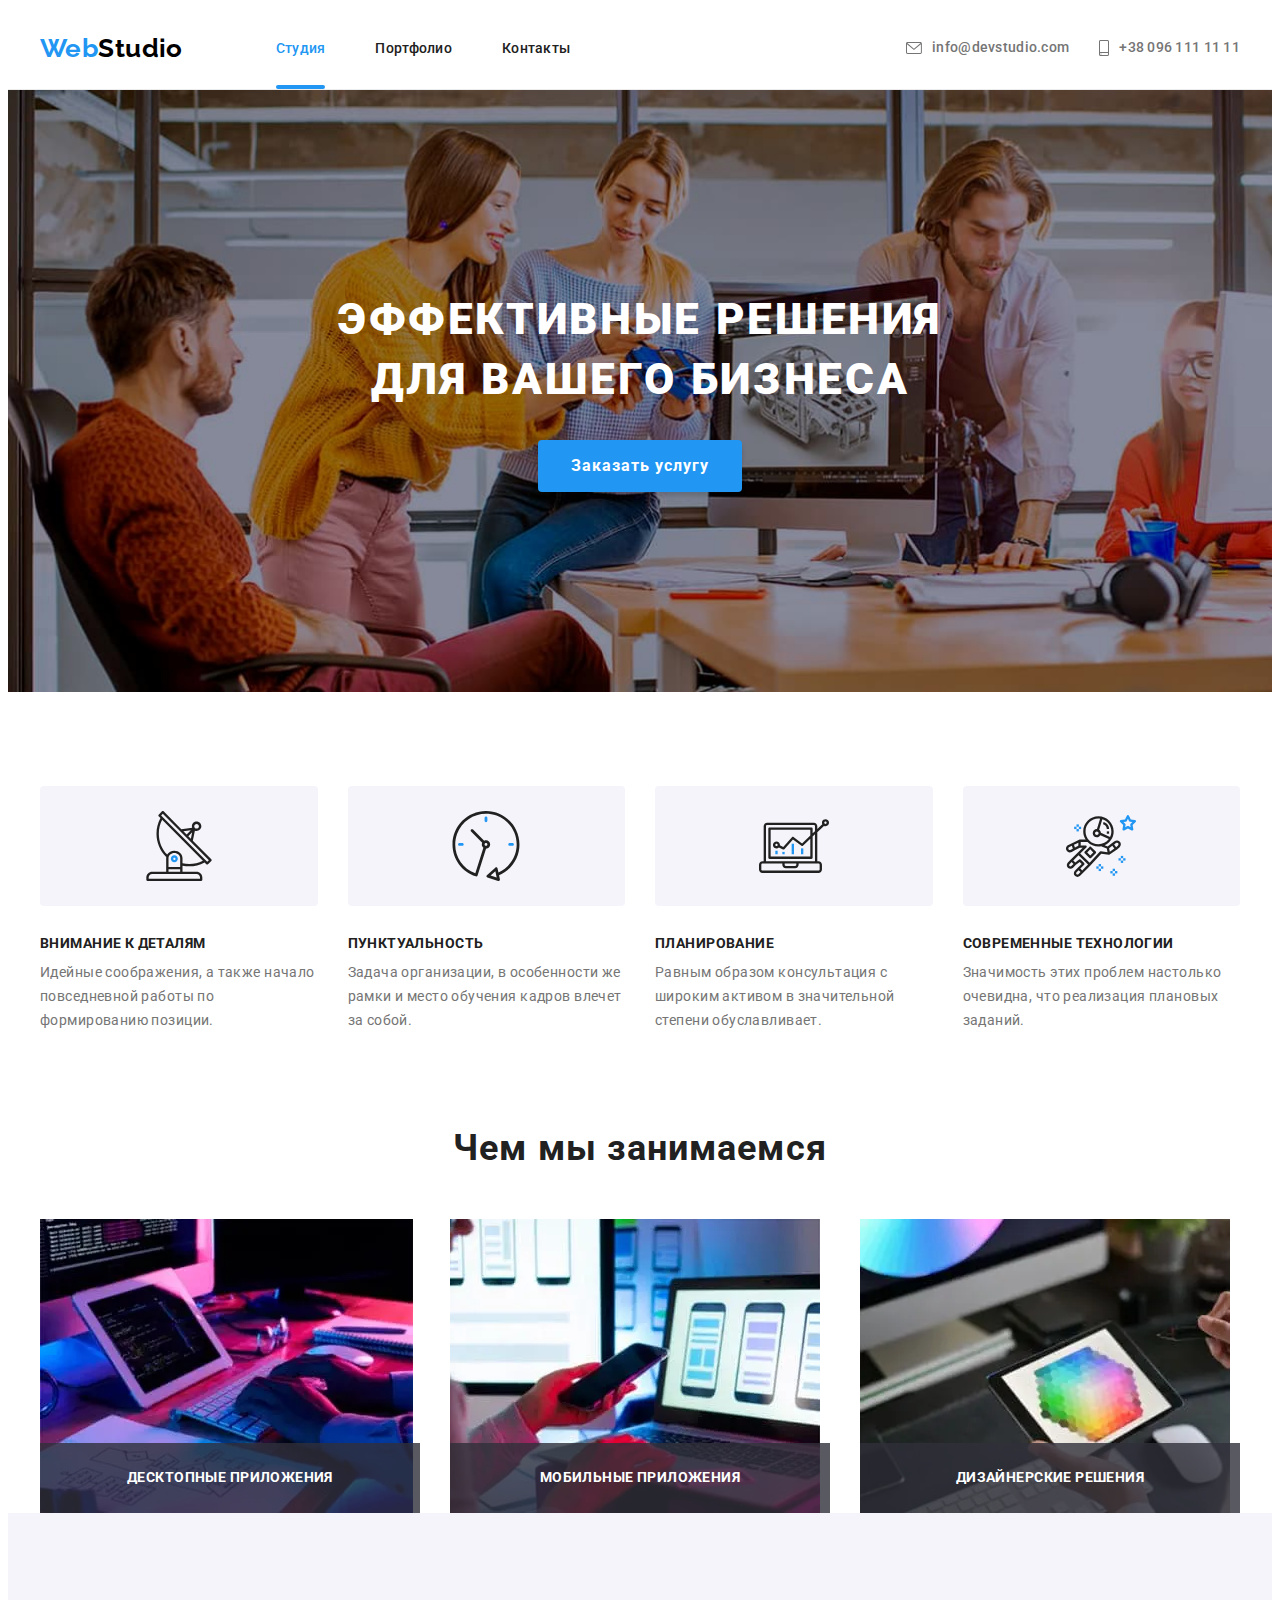
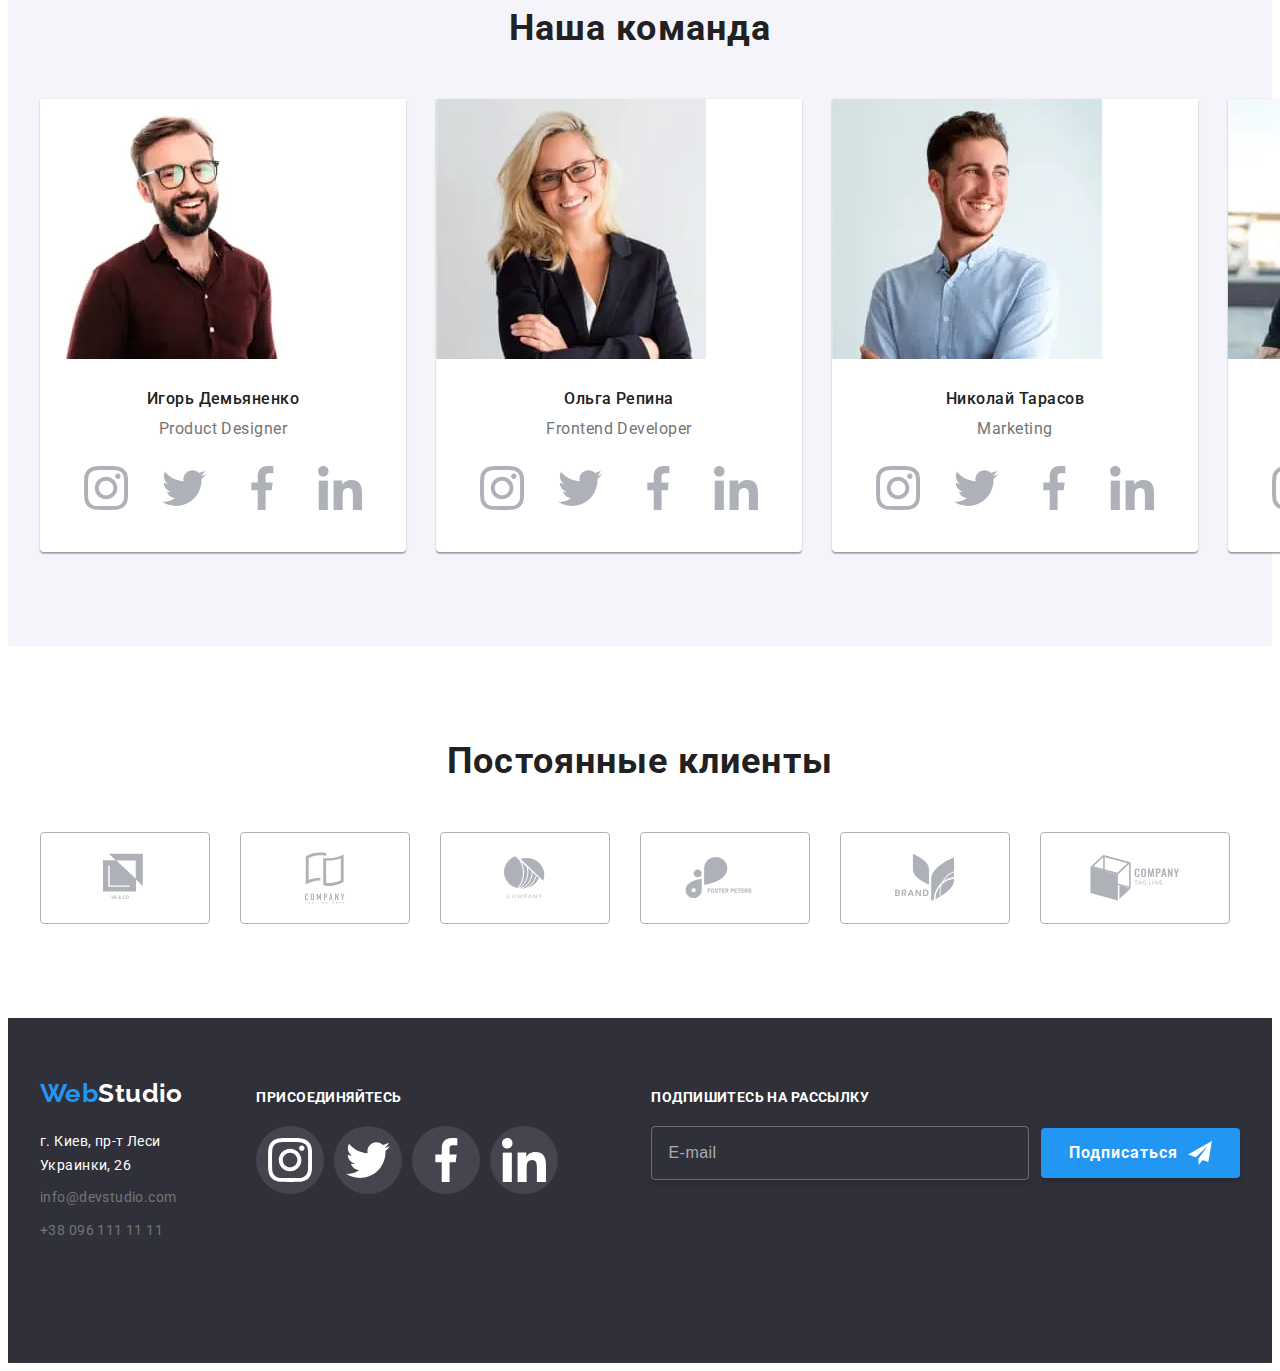
==== commit 826e98a3: "Добавляет переход на мобильное меню" ====
--- a/index.html
+++ b/index.html
@@ -16,50 +16,53 @@
 <body>
     <!--Шапка сайта-->
     <header class="header">
-        <div class="mobile-menu" data-menu>
-            <button type="button" class="mobile-menu-close-btn" data-menu-close>
-                <svg class="mobile-menu-close__icon">
-                    <use href="./img/main/sprite.svg#icon-mobile-menu-close"></use>
-                </svg>
-            </button>
-            <ul class="mobile-menu-list list">
-                <li class="mobile-menu-list__item">
-                    <a class="mobile-menu-list__link mobile-menu-list_active link" href="index.html">Студия</a>
-                </li>
-                <li class="mobile-menu-list__item">
-                    <a class="mobile-menu-list__link link" href="portfolio.html">Портфолио</a>
-                </li>
-                <li class="mobile-menu-list__item">
-                    <a class="mobile-menu-list__link link" href="">Контакты</a>
-                </li>
-            </ul>
-            <ul class="mobile-menu-contacts list">
-                <li class="mobile-menu-contacts__item">
-                    <a class="mobile-menu-contacts__tell link" href="tel:+380961111111">
-                        +38 096 111 11 11
-                    </a>
-                </li>
-                <li class="mobile-menu-contacts__item">
-                    <a class="mobile-menu-contacts__mail link" href="mailto:info@devstudio.com">
-                        info@devstudio.com
-                    </a>
-                </li>
-            </ul>
-            <ul class="mobile-menu-social-list list">
-                <li class="mobile-menu-social-list__item">
-                    <a class="mobile-menu-social-list__link link" href="">Instagram</a>
-                </li>
-                <li class="mobile-menu-social-list__item">
-                    <a class="mobile-menu-social-list__link link" href="">Twitter</a>
-                </li>
-                <li class="mobile-menu-social-list__item">
-                    <a class="mobile-menu-social-list__link link" href="">Facebook</a>
-                </li>
-                <li class="mobile-menu-social-list__item">
-                    <a class="mobile-menu-social-list__link link" href="">LinkedIn</a>
-                </li>
-            </ul>
+       <div class="mobile-backdrop" data-menu>
+            <div class="mobile-menu">
+                <button type="button" class="mobile-menu-close-btn" data-menu-close>
+                    <svg class="mobile-menu-close__icon">
+                        <use href="./img/main/sprite.svg#icon-mobile-menu-close"></use>
+                    </svg>
+                </button>
+                <ul class="mobile-menu-list list">
+                    <li class="mobile-menu-list__item">
+                        <a class="mobile-menu-list__link mobile-menu-list_active link" href="index.html">Студия</a>
+                    </li>
+                    <li class="mobile-menu-list__item">
+                        <a class="mobile-menu-list__link link" href="portfolio.html">Портфолио</a>
+                    </li>
+                    <li class="mobile-menu-list__item">
+                        <a class="mobile-menu-list__link link" href="">Контакты</a>
+                    </li>
+                </ul>
+                <ul class="mobile-menu-contacts list">
+                    <li class="mobile-menu-contacts__item">
+                        <a class="mobile-menu-contacts__tell link" href="tel:+380961111111">
+                            +38 096 111 11 11
+                        </a>
+                    </li>
+                    <li class="mobile-menu-contacts__item">
+                        <a class="mobile-menu-contacts__mail link" href="mailto:info@devstudio.com">
+                            info@devstudio.com
+                        </a>
+                    </li>
+                </ul>
+                <ul class="mobile-menu-social-list list">
+                    <li class="mobile-menu-social-list__item">
+                        <a class="mobile-menu-social-list__link link" href="">Instagram</a>
+                    </li>
+                    <li class="mobile-menu-social-list__item">
+                        <a class="mobile-menu-social-list__link link" href="">Twitter</a>
+                    </li>
+                    <li class="mobile-menu-social-list__item">
+                        <a class="mobile-menu-social-list__link link" href="">Facebook</a>
+                    </li>
+                    <li class="mobile-menu-social-list__item">
+                        <a class="mobile-menu-social-list__link link" href="">LinkedIn</a>
+                    </li>
+                </ul>
+            </div>
         </div>
+        
         
         <div class="header-container container">
             <nav class="nav">
--- a/css/main.min.css
+++ b/css/main.min.css
@@ -1,2 +1,2 @@
-:root{--main-font: 'Roboto', sans-serif;--secondary-font: 'Raleway', sans-serif;--primary-text-color: #757575;--title-text-color: #212121;--accent-color: #2196f3;--primary-white-color: #ffffff;--logo-black-color: #000000;--adress-white-color: rgba(f, f, f, 0.6);--background-gray-color: #f5f4fa;--background-dark-color: #2f303a;--icon-color: #afb1b8;--elements-gap: 30px}.visually-hidden{position:absolute;width:1px;height:1px;margin:-1px;border:0;padding:0;white-space:nowrap;clip-path:inset(100%);clip:rect(0 0 0 0);overflow:hidden}.nav-list__link,.our-contacts__link{font-weight:500;font-size:14px;line-height:1.14;letter-spacing:0.02em}body{background-color:var(--primary-white-color);color:var(--primary-text-color);font-family:var(--main-font);font-weight:400;letter-spacing:0.03em;font-size:14px;line-height:1.71}.link{text-decoration:none}.list{list-style:none;margin:0;padding:0}.address{font-style:normal}.join-title{font-weight:700;font-size:14px;line-height:1.14;letter-spacing:0.03em;text-transform:uppercase;color:var(--primary-white-color)}h1,h2,h3,h4,h5,h6,p{margin:0}img{display:block;max-width:100%;height:auto}.container{margin-left:auto;margin-right:auto;padding:0 15px}@media screen and (min-width: 480px){.container{max-width:480px}}@media screen and (min-width: 768px){.container{max-width:768px}}@media screen and (min-width: 1200px){.container{max-width:1200px}}.section{padding-top:60px;padding-bottom:60px}@media screen and (min-width: 1200px){.section{padding-top:94px;padding-bottom:94px}}.logo{font-family:var(--secondary-font);font-weight:700;font-size:24px;line-height:1.17}@media screen and (min-width: 1200px){.logo{font-size:26px;line-height:1.19}}.logo_black{color:var(--logo-black-color);animation-duration:2000ms}.logo_white{color:var(--primary-white-color)}.logo_accent{color:var(--accent-color)}.header{border-bottom:1px solid #ececec}.header-container{display:flex}@media screen and (min-width: 480px){.header-container{padding-top:16px;padding-bottom:16px}}@media screen and (min-width: 768px) and (max-width: 1199px){.header-container{padding-top:21px;padding-bottom:21px}}@media screen and (min-width: 1200px){.header-container{padding-top:25px;padding-bottom:25px}}@media screen and (min-width: 768px){.nav{display:flex;align-items:center}}@media screen and (max-width: 767px){.nav-list{display:none}}@media screen and (min-width: 768px) and (max-width: 1199px){.nav-list{display:flex;margin-left:88px}}@media screen and (min-width: 1200px){.nav-list{display:flex;margin-left:93px}}.nav-list__item{position:relative}@media screen and (min-width: 768px){.nav-list__item:not(:last-child){margin-right:50px}}.nav-list__link{color:var(--title-text-color);transition:color 250ms cubic-bezier(0.4, 0, 0.2, 1)}.nav-list__link:hover,.nav-list__link:focus{color:var(--accent-color)}@media screen and (max-width: 767px){.our-contacts{display:none}}@media screen and (min-width: 768px) and (max-width: 1199px){.our-contacts{display:block;margin-left:auto}}@media screen and (min-width: 1200px){.our-contacts{display:flex;align-items:center;margin-left:auto}}@media screen and (min-width: 768px) and (max-width: 1199px){.our-contacts__item:not(:last-child){margin-bottom:10px}}@media screen and (min-width: 1200px){.our-contacts__item:not(:last-child){margin-right:var(--elements-gap)}}.our-contacts__link{transition:color 250ms cubic-bezier(0.4, 0, 0.2, 1)}.our-contacts__link:hover,.our-contacts__link:focus{color:var(--accent-color)}@media screen and (min-width: 768px) and (max-width: 1199px){.our-contacts__link{display:flex;align-items:center;font-size:12px;line-height:1.17;color:var(--primary-text-color)}}@media screen and (min-width: 1200px){.our-contacts__link{display:flex;align-items:center;color:var(--primary-text-color)}}.our-contacts__icon{fill:var(--primary-text-color);transition:fill 250ms cubic-bezier(0.4, 0, 0.2, 1)}.our-contacts__link:hover>.our-contacts__icon,.our-contacts__link:focus>.our-contacts__icon{fill:var(--accent-color)}@media screen and (min-width: 768px) and (max-width: 1199px){.our-contacts__icon{margin-right:8px}}@media screen and (min-width: 1200px){.our-contacts__icon{margin-right:10px}}@media screen and (min-width: 768px) and (max-width: 1199px){.envelope{width:14px;height:10px}}@media screen and (min-width: 1200px){.envelope{width:16px;height:12px}}@media screen and (min-width: 768px) and (max-width: 1199px){.smartphone{width:10px;height:14px}}@media screen and (min-width: 1200px){.smartphone{width:10px;height:16px}}.burger-btn,.mobile-menu-close-btn{background:transparent;border:none;margin-left:auto;padding:0;cursor:pointer}@media screen and (min-width: 768px){.burger-btn{display:none}}.burger-btn__icon{width:24px;height:16px;fill:var(--logo-black-color);transition:fill 250ms cubic-bezier(0.4, 0, 0.2, 1)}.burger-btn:hover .burger-btn__icon,.burger-btn:focus .burger-btn__icon{fill:var(--accent-color)}.mobile-menu{position:fixed;padding-left:40px;padding-top:48px;padding-bottom:48px;width:100vw;max-width:480px;height:100vh;background-color:var(--primary-white-color);outline:1px solid red;transition:transform 250ms cubic-bezier(0.4, 0, 0.2, 1)}@media screen and (min-width: 768px){.mobile-menu{display:none}}.is-open{transform:translateY(-100%)}.mobile-menu-close-btn{position:absolute;top:21px;right:25px}.mobile-menu-close__icon{width:18px;height:18px;fill:var(--logo-black-color);transition:fill 250ms cubic-bezier(0.4, 0, 0.2, 1)}.mobile-menu-close-btn:hover .mobile-menu-close__icon,.mobile-menu-close-btn:focus .mobile-menu-close__icon{fill:var(--accent-color)}.mobile-menu-list__item:not(:last-child){margin-bottom:32px}.mobile-menu-list__link{font-weight:500;font-size:40px;line-height:1.175;letter-spacing:0.02em;color:var(--title-text-color);transition:color 250ms cubic-bezier(0.4, 0, 0.2, 1)}.mobile-menu-list_active{color:var(--accent-color)}.mobile-menu-contacts{padding-top:302px}.mobile-menu-contacts__item:not(:last-child){margin-bottom:32px}.mobile-menu-contacts__tell{font-weight:500;font-size:34px;line-height:1.17;letter-spacing:0.02em;color:var(--accent-color)}.mobile-menu-contacts__mail{font-weight:500;font-size:24px;line-height:1.17;letter-spacing:0.02em;color:var(--primary-text-color)}.mobile-menu-social-list{display:flex;margin-top:64px}.mobile-menu-social-list__item:not(:last-child){margin-right:10px}.mobile-menu-social-list__item:not(:last-child)::after{content:"";border:1px solid rgba(33,33,33,0.2);transform:rotate(90deg);margin-left:10px}.mobile-menu-social-list__link{font-weight:500;font-size:18px;line-height:1.22;letter-spacing:0.02em;color:var(--accent-color)}.nav-list_active{color:var(--accent-color)}.nav-list_active::after{position:absolute;left:0;bottom:0;margin-bottom:-30px;content:'';background-color:var(--accent-color);width:100%;height:4px;border-radius:2px}.section-title{font-weight:700;line-height:1.17;text-align:center;letter-spacing:0.03em;color:var(--title-text-color)}@media screen and (min-width: 480px){.section-title{font-size:28px}}@media screen and (min-width: 1200px){.section-title{font-size:36px}}.team-social-list{display:flex;margin-top:16px}.team-social-list__item{flex-basis:calc(100% / 4 - 10px)}.team-social-list__item:not(:first-child){margin-left:10px}.team-social-list__link{display:flex;align-items:center;border-radius:50%;transition:background-color 250ms cubic-bezier(0.4, 0, 0.2, 1)}.team-social-list__link:hover,.team-social-list__link:focus{background-color:var(--accent-color)}.team-social-list__icon{width:44px;height:44px;padding:12px;fill:var(--icon-color);transition:fill 250ms cubic-bezier(0.4, 0, 0.2, 1)}.team-social-list__icon:hover,.team-social-list__icon:focus{fill:var(--primary-white-color)}.social-list{display:flex;margin-top:20px}@media screen and (max-width: 767px){.social-list{justify-content:center}}@media screen and (min-width: 1200px){.social-list{display:flex;margin-top:20px}}.social-list__item:not(:last-child){margin-right:10px}.social-list__link{display:flex;background-color:rgba(255,255,255,0.1);border-radius:50%;transition:background-color 250ms cubic-bezier(0.4, 0, 0.2, 1)}.social-list__link:hover,.social-list__link:focus{background-color:var(--accent-color)}.social-list__icon{width:44px;height:44px;padding:12px;fill:var(--primary-white-color)}@media screen and (min-width: 1200px){.footer-form{margin-left:93px}}.form-email{margin-top:20px}@media screen and (min-width: 1200px){.form-email{display:flex;align-items:center}}.form-email__input{font-size:16px;line-height:1.25;display:flex;align-items:center;letter-spacing:0.03em;color:rgba(255,255,255,0.6);border:1px solid rgba(255,255,255,0.3);box-shadow:0px 4px 4px rgba(0,0,0,0.15);border-radius:4px;height:50px;padding-left:16px;background-color:transparent}.form-email__input::placeholder{font-size:16px;line-height:1.25;display:flex;align-items:center;letter-spacing:0.03em;color:rgba(255,255,255,0.6)}@media screen and (max-width: 767px){.form-email__input{width:100%;margin-bottom:20px}}@media screen and (min-width: 768px) and (max-width: 1199px){.form-email__input{width:450px;margin-bottom:20px;margin-left:auto;margin-right:auto}}@media screen and (min-width: 1200px){.form-email__input{width:358px}}.join-button{font-family:inherit;font-weight:700;font-size:16px;line-height:1.87;text-align:center;letter-spacing:0.06em;color:var(--primary-white-color);background-color:var(--accent-color);border:transparent;padding:10px 28px;margin-left:12px;display:flex;align-items:center;box-shadow:0px 4px 4px rgba(0,0,0,0.15);border-radius:4px;cursor:pointer;transition:background-color 250ms cubic-bezier(0.4, 0, 0.2, 1)}.join-button:hover,.join-button:focus{background-color:#188ce8}@media screen and (max-width: 1199px){.join-button{margin:0 auto}}.join-button__icon{width:24px;height:24px;margin-left:10px}.backdrop{position:fixed;top:0;left:0;width:100vw;height:100vh;background-color:rgba(0,0,0,0.2);opacity:1;transition:opacity 250ms cubic-bezier(0.4, 0, 0.2, 1)}.backdrop.is-hidden{opacity:0;pointer-events:none}.modal{position:absolute;top:50%;left:50%;padding:40px;box-shadow:0px 1px 3px rgba(0,0,0,0.12),0px 1px 1px rgba(0,0,0,0.14),0px 2px 1px rgba(0,0,0,0.2);border-radius:4px;transform:translate(-50%, -50%) scale(1);transition:transform 250ms cubic-bezier(0.4, 0, 0.2, 1);background-color:var(--primary-white-color)}.backdrop.is-hidden .modal{transform:translate(-50%, -50%) scale(0.8)}@media screen and (max-width: 1199px){.modal{width:450px;height:609px}}@media screen and (min-width: 1200px){.modal{width:528px;height:581px}}.modal-close-btn{position:absolute;display:flex;justify-content:center;align-items:center;top:8px;right:8px;padding:6px;background:transparent;border:1px solid rgba(0,0,0,0.1);border-radius:50%;cursor:pointer}.modal-close-btn__icon{width:18px;height:18px;fill:var(--logo-black-color);transition:fill 250ms cubic-bezier(0.4, 0, 0.2, 1)}.modal-close-btn:hover .modal-close-btn__icon,.modal-close-btn:focus .modal-close-btn__icon{fill:var(--accent-color)}.modal__title{font-family:inherit;font-weight:700;font-size:20px;line-height:1.15;text-align:center;letter-spacing:0.03em;color:var(--title-text-color);margin-bottom:12px}.modal-form{display:flex;flex-direction:column}.modal-form-element{position:relative;margin-bottom:5px}.modal-form-element__lable,.modal-form-comment__lable{font-family:inherit;font-size:12px;line-height:1.17;letter-spacing:0.01em;color:var(--primary-text-color);cursor:pointer}.modal-form-element__lable:first-child,.modal-form-comment__lable:first-child{margin-top:0}.modal-form-element__input{width:100%;height:40px;padding:0 0 0 42px;cursor:pointer;border:1px solid rgba(33,33,33,0.2);box-sizing:border-box;border-radius:4px;outline:none;margin-top:3px;transition:border 250ms cubic-bezier(0.4, 0, 0.2, 1)}.modal-form-element__input:focus{border:1px solid #2196f3}.modal-form-element__icon{position:absolute;top:38px;left:15px;width:18px;height:18px;fill:var(--title-text-color);transition:fill 250ms cubic-bezier(0.4, 0, 0.2, 1)}.modal-form-element__input:focus+.modal-form-element__icon{fill:var(--accent-color)}.modal-form-comment{margin-bottom:20px}.modal-form-comment__textarea{display:block;width:100%;height:120px;padding:12px 16px;resize:none;border:1px solid rgba(33,33,33,0.2);box-sizing:border-box;border-radius:4px;outline:none;cursor:pointer;transition:border 250ms cubic-bezier(0.4, 0, 0.2, 1)}.modal-form-comment__textarea:focus{border:1px solid #2196f3}.modal-form-policy{position:relative;margin:0 auto}.modal-form-policy__cell{top:0;left:0}.modal-form-policy__label{font-family:inherit;font-size:12px;line-height:1.17;letter-spacing:0.03em;color:var(--primary-text-color);margin:0;cursor:pointer;display:flex;align-items:center}.modal-form-policy__label::before{display:block;content:'';width:16px;height:15px;margin-right:7px;background-image:url("../img/main/icon-no-checked.svg")}.modal-form-policy__cell:focus+.modal-form-policy__label::before{box-shadow:0 0 0 2px #2196f3}.modal-form-policy__cell:checked+.modal-form-policy__label::before{background-image:url("../img/main/icon-checked.svg");background-repeat:no-repeat;background-color:var(--accent-color);border-radius:3px;background-position:center;box-shadow:none}.modal-form-policy__link{color:var(--accent-color);transition:color 250ms cubic-bezier(0.4, 0, 0.2, 1)}.modal-form-policy__link:hover{color:#188ce8}.modal-form-policy__link:focus{color:#188ce8}.modal-form-policy__submit{display:flex;justify-content:center;align-items:center;font-family:inherit;font-weight:700;font-size:16px;line-height:1.87;letter-spacing:0.06em;text-align:center;color:var(--primary-white-color);margin:0 auto;margin-top:30px;width:200px;height:50px;background:#2196f3;box-shadow:0px 4px 4px rgba(0,0,0,0.15);border-radius:4px;border:none;cursor:pointer;transition:background 250ms cubic-bezier(0.4, 0, 0.2, 1)}.modal-form-policy__submit:hover{background:#188ce8}.modal-form-policy__submit:focus{background:#188ce8}.footer{background-color:var(--background-dark-color)}.footer-container{padding:60px 15px}@media screen and (max-width: 767px){.footer-container{text-align:center}}@media screen and (min-width: 768px) and (max-width: 1199px){.footer-container{text-align:center;padding-left:76px;padding-right:89px}}@media screen and (min-width: 1200px){.footer-container{display:flex;align-items:baseline}}@media screen and (min-width: 768px){.footer-container-contacts{display:flex;justify-content:space-between;align-items:baseline;padding-bottom:60px}}@media screen and (max-width: 767px){.footer-contacts{padding-bottom:60px}}.footer-address{margin-top:20px}.footer-address-list__item:not(:first-child){margin-top:9px}.footer-address-list__street{color:var(--primary-white-color)}.footer-address-list__contacts{color:var(--adress-white-color)}@media screen and (max-width: 767px){.footer-join{padding-bottom:60px}}@media screen and (min-width: 1200px){.footer-join{margin-left:70px}}.hero{background-image:linear-gradient(rgba(47,48,58,0.4), rgba(47,48,58,0.4)),url(../img/main/bcg.jpg);background-repeat:no-repeat;background-size:cover;margin:0 auto}@media screen and (min-width: 480px){.hero{padding-top:118px;padding-bottom:118px;max-width:480px}}@media screen and (min-width: 768px) and (max-width: 1199px){.hero{padding-top:118px;padding-bottom:118px;max-width:768px}}@media screen and (min-width: 1200px){.hero{padding-top:200px;padding-bottom:200px;max-width:1600px}}.hero-container__title{font-weight:900;text-align:center;letter-spacing:0.06em;text-transform:uppercase;color:var(--primary-white-color);margin-left:auto;margin-right:auto}@media screen and (min-width: 480px) and (max-width: 1199px){.hero-container__title{font-size:26px;line-height:1.62;width:360px}}@media screen and (min-width: 1200px){.hero-container__title{font-size:44px;line-height:1.36;width:696px}}.hero-container__btn{font-family:inherit;font-weight:700;font-size:16px;line-height:1.87;align-items:center;text-align:center;letter-spacing:0.06em;cursor:pointer;color:var(--primary-white-color);background-color:var(--accent-color);display:block;padding:10px 32px;margin-top:30px;margin-left:auto;margin-right:auto;border-radius:4px;border:1px solid transparent;box-shadow:0px 4px 4px rgba(0,0,0,0.15);transition:background-color 250ms cubic-bezier(0.4, 0, 0.2, 1)}.hero-container__btn:hover,.hero-container__btn:focus{background-color:#188ce8}.hero-container__btn:active{outline:none}@media screen and (min-width: 768px) and (max-width: 1199px){.advantages-list{display:flex;flex-wrap:wrap;margin-left:calc(-1 * var(--elements-gap));margin-bottom:calc(-1 * var(--elements-gap))}}@media screen and (min-width: 1200px){.advantages-list{display:flex;margin-left:calc(-1 * var(--elements-gap))}}@media screen and (max-width: 767px){.advantages-list__item:not(:last-child){margin-bottom:var(--elements-gap)}}@media screen and (min-width: 768px) and (max-width: 1199px){.advantages-list__item{margin-left:var(--elements-gap);flex-basis:calc(100% / 2 - var(--elements-gap));margin-bottom:var(--elements-gap)}}@media screen and (min-width: 1200px){.advantages-list__item{margin-left:var(--elements-gap);flex-basis:calc(100% / 4 - var(--elements-gap))}}.advantages-list__img{display:flex;justify-content:center;align-items:center;padding-top:25px;padding-bottom:25px;background-color:var(--background-gray-color);border-radius:4px}.advantages-list__title{font-weight:700;font-size:14px;line-height:1.14;letter-spacing:0.03em;text-transform:uppercase;color:var(--title-text-color);margin-top:var(--elements-gap)}@media screen and (max-width: 767px){.advantages-list__title{text-align:center}}.advantages-list__descript{margin-top:10px}@media screen and (max-width: 1199px){.activity{display:none}}.activity-list{display:flex;margin-left:calc(-1 * var(--elements-gap));margin-top:50px}.activity-list__item{margin-left:var(--elements-gap);flex-basis:calc(100% / 3 - var(--elements-gap));position:relative}.activity-bacg{display:flex;justify-content:center;align-items:center;background-color:rgba(47,48,58,0.8);width:100%;height:70px;position:absolute;bottom:0;pointer-events:none}.activity-bacg__title{font-weight:700;font-size:14px;line-height:1.14;letter-spacing:0.03em;text-align:center;text-transform:uppercase;color:var(--primary-white-color)}.team{background-color:var(--background-gray-color)}.team-list{margin-top:var(--elements-gap)}@media screen and (min-width: 768px) and (max-width: 1199px){.team-list{display:flex;flex-wrap:wrap;margin-left:calc(-1 * var(--elements-gap));margin-bottom:calc(-1 * var(--elements-gap))}}@media screen and (min-width: 1200px){.team-list{display:flex;margin-top:50px;margin-left:calc(-1 * var(--elements-gap))}}.team-list__member{background-color:var(--primary-white-color);box-shadow:0px 1px 3px rgba(0,0,0,0.12),0px 1px 1px rgba(0,0,0,0.14),0px 2px 1px rgba(0,0,0,0.2);border-radius:0px 0px 4px 4px}@media screen and (max-width: 767px){.team-list__member:not(:last-child){margin-bottom:var(--elements-gap)}}@media screen and (min-width: 768px) and (max-width: 1199px){.team-list__member{margin-left:var(--elements-gap);margin-bottom:var(--elements-gap);flex-basis:calc(100% / 2 - var(--elements-gap))}}@media screen and (min-width: 1200px){.team-list__member{margin-left:var(--elements-gap);flex-basis:calc(100% / 4 - var(--elements-gap))}}.team-member{padding-top:var(--elements-gap);padding-bottom:var(--elements-gap);padding-left:32px;padding-right:32px}.team-member__name{font-weight:500;font-size:16px;line-height:1.19;text-align:center;letter-spacing:0.03em;color:var(--title-text-color)}.team-member__post{font-size:16px;line-height:1.19;text-align:center;letter-spacing:0.03em;margin-top:10px}.clients-list{display:flex}@media screen and (max-width: 1199px){.clients-list{flex-wrap:wrap;margin-top:var(--elements-gap);margin-left:calc(-1 * var(--elements-gap));margin-bottom:calc(-1 * var(--elements-gap))}}@media screen and (min-width: 1200px){.clients-list{margin-top:50px}}@media screen and (max-width: 767px){.clients-list__item{flex-basis:calc(100% / 2 - var(--elements-gap));margin-left:var(--elements-gap);margin-bottom:var(--elements-gap)}}@media screen and (min-width: 768px) and (max-width: 1199px){.clients-list__item{flex-basis:calc(100% / 3 - var(--elements-gap));margin-left:var(--elements-gap);margin-bottom:var(--elements-gap)}}@media screen and (min-width: 1200px){.clients-list__item{flex-basis:calc(100% / 6 - var(--elements-gap))}.clients-list__item:not(:first-child){margin-left:var(--elements-gap)}}.clients-list__link{display:flex;align-items:center;justify-content:center;height:90px;fill:var(--icon-color);border:1px solid var(--icon-color);border-radius:4px;transition:border 250ms cubic-bezier(0.4, 0, 0.2, 1)}.clients-list__link:hover,.clients-list__link:focus{border:1px solid var(--accent-color)}.clients-list__icon{display:flex;transition:fill 250ms cubic-bezier(0.4, 0, 0.2, 1)}.clients-list__link:hover>.clients-list__icon{fill:var(--accent-color)}.clients-list__link:focus>.clients-list__icon{fill:var(--accent-color)}.logo1{width:44px;height:50px}.logo2{width:40px;height:52px}.logo3{width:41px;height:43px}.logo4{width:80px;height:42px}.logo5{width:59px;height:47px}.logo6{width:188px;height:46px}
+:root{--main-font: 'Roboto', sans-serif;--secondary-font: 'Raleway', sans-serif;--primary-text-color: #757575;--title-text-color: #212121;--accent-color: #2196f3;--primary-white-color: #ffffff;--logo-black-color: #000000;--adress-white-color: rgba(f, f, f, 0.6);--background-gray-color: #f5f4fa;--background-dark-color: #2f303a;--icon-color: #afb1b8;--elements-gap: 30px}.visually-hidden{position:absolute;width:1px;height:1px;margin:-1px;border:0;padding:0;white-space:nowrap;clip-path:inset(100%);clip:rect(0 0 0 0);overflow:hidden}.nav-list__link,.our-contacts__link{font-weight:500;font-size:14px;line-height:1.14;letter-spacing:0.02em}body{background-color:var(--primary-white-color);color:var(--primary-text-color);font-family:var(--main-font);font-weight:400;letter-spacing:0.03em;font-size:14px;line-height:1.71}.link{text-decoration:none}.list{list-style:none;margin:0;padding:0}.address{font-style:normal}.join-title{font-weight:700;font-size:14px;line-height:1.14;letter-spacing:0.03em;text-transform:uppercase;color:var(--primary-white-color)}h1,h2,h3,h4,h5,h6,p{margin:0}img{display:block;max-width:100%;height:auto}.container{margin-left:auto;margin-right:auto;padding:0 15px}@media screen and (max-width: 767px){.container{max-width:480px}}@media screen and (min-width: 768px){.container{max-width:768px}}@media screen and (min-width: 1200px){.container{max-width:1200px}}.section{padding-top:60px;padding-bottom:60px}@media screen and (min-width: 1200px){.section{padding-top:94px;padding-bottom:94px}}.logo{font-family:var(--secondary-font);font-weight:700;font-size:24px;line-height:1.17}@media screen and (min-width: 1200px){.logo{font-size:26px;line-height:1.19}}.logo_black{color:var(--logo-black-color);animation-duration:2000ms}.logo_white{color:var(--primary-white-color)}.logo_accent{color:var(--accent-color)}.header{border-bottom:1px solid #ececec}.header-container{display:flex}@media screen and (min-width: 480px){.header-container{padding-top:16px;padding-bottom:16px}}@media screen and (min-width: 768px) and (max-width: 1199px){.header-container{padding-top:21px;padding-bottom:21px}}@media screen and (min-width: 1200px){.header-container{padding-top:25px;padding-bottom:25px}}@media screen and (min-width: 768px){.nav{display:flex;align-items:center}}@media screen and (max-width: 767px){.nav-list{display:none}}@media screen and (min-width: 768px) and (max-width: 1199px){.nav-list{display:flex;margin-left:88px}}@media screen and (min-width: 1200px){.nav-list{display:flex;margin-left:93px}}.nav-list__item{position:relative}@media screen and (min-width: 768px){.nav-list__item:not(:last-child){margin-right:50px}}.nav-list__link{color:var(--title-text-color);transition:color 250ms cubic-bezier(0.4, 0, 0.2, 1)}.nav-list__link:hover,.nav-list__link:focus{color:var(--accent-color)}@media screen and (max-width: 767px){.our-contacts{display:none}}@media screen and (min-width: 768px) and (max-width: 1199px){.our-contacts{display:block;margin-left:auto}}@media screen and (min-width: 1200px){.our-contacts{display:flex;align-items:center;margin-left:auto}}@media screen and (min-width: 768px) and (max-width: 1199px){.our-contacts__item:not(:last-child){margin-bottom:10px}}@media screen and (min-width: 1200px){.our-contacts__item:not(:last-child){margin-right:var(--elements-gap)}}.our-contacts__link{transition:color 250ms cubic-bezier(0.4, 0, 0.2, 1)}.our-contacts__link:hover,.our-contacts__link:focus{color:var(--accent-color)}@media screen and (min-width: 768px) and (max-width: 1199px){.our-contacts__link{display:flex;align-items:center;font-size:12px;line-height:1.17;color:var(--primary-text-color)}}@media screen and (min-width: 1200px){.our-contacts__link{display:flex;align-items:center;color:var(--primary-text-color)}}.our-contacts__icon{fill:var(--primary-text-color);transition:fill 250ms cubic-bezier(0.4, 0, 0.2, 1)}.our-contacts__link:hover>.our-contacts__icon,.our-contacts__link:focus>.our-contacts__icon{fill:var(--accent-color)}@media screen and (min-width: 768px) and (max-width: 1199px){.our-contacts__icon{margin-right:8px}}@media screen and (min-width: 1200px){.our-contacts__icon{margin-right:10px}}@media screen and (min-width: 768px) and (max-width: 1199px){.envelope{width:14px;height:10px}}@media screen and (min-width: 1200px){.envelope{width:16px;height:12px}}@media screen and (min-width: 768px) and (max-width: 1199px){.smartphone{width:10px;height:14px}}@media screen and (min-width: 1200px){.smartphone{width:10px;height:16px}}.burger-btn,.mobile-menu-close-btn{background:transparent;border:none;margin-left:auto;padding:0;cursor:pointer}@media screen and (min-width: 768px){.burger-btn{display:none}}.burger-btn__icon{width:24px;height:16px;fill:var(--logo-black-color);transition:fill 250ms cubic-bezier(0.4, 0, 0.2, 1)}.burger-btn:hover .burger-btn__icon,.burger-btn:focus .burger-btn__icon{fill:var(--accent-color)}.mobile-backdrop{position:fixed;top:0;left:0;width:100vw;height:100vh;background-color:rgba(0,0,0,0.2);opacity:1;transition:transform 250ms cubic-bezier(0.4, 0, 0.2, 1),opacity 500ms cubic-bezier(0.4, 0, 0.2, 1)}.mobile-backdrop.is-open{transform:translateY(-100%);opacity:0;transition:transform 250ms cubic-bezier(0.4, 0, 0.2, 1) 250ms,opacity 500ms cubic-bezier(0.4, 0, 0.2, 1)}@media screen and (min-width: 768px){.mobile-backdrop{display:none}}.mobile-menu{position:fixed;padding-left:40px;padding-top:48px;padding-bottom:48px;width:100vw;max-width:480px;height:100vh;background-color:var(--primary-white-color);transition:transform 250ms cubic-bezier(0.4, 0, 0.2, 1) 250ms}.mobile-backdrop.is-open .mobile-menu{transform:translateY(-100%);transition:transform 250ms cubic-bezier(0.4, 0, 0.2, 1)}@media screen and (min-width: 768px){.mobile-menu{display:none}}.mobile-menu-close-btn{position:absolute;top:21px;right:25px}.mobile-menu-close__icon{width:18px;height:18px;fill:var(--logo-black-color);transition:fill 250ms cubic-bezier(0.4, 0, 0.2, 1)}.mobile-menu-close-btn:hover .mobile-menu-close__icon,.mobile-menu-close-btn:focus .mobile-menu-close__icon{fill:var(--accent-color)}.mobile-menu-list__item:not(:last-child){margin-bottom:32px}.mobile-menu-list__link{font-weight:500;font-size:40px;line-height:1.175;letter-spacing:0.02em;color:var(--title-text-color);transition:color 250ms cubic-bezier(0.4, 0, 0.2, 1)}.mobile-menu-list_active{color:var(--accent-color)}.mobile-menu-contacts{padding-top:302px}.mobile-menu-contacts__item:not(:last-child){margin-bottom:32px}.mobile-menu-contacts__tell{font-weight:500;font-size:34px;line-height:1.17;letter-spacing:0.02em;color:var(--accent-color)}.mobile-menu-contacts__mail{font-weight:500;font-size:24px;line-height:1.17;letter-spacing:0.02em;color:var(--primary-text-color)}.mobile-menu-social-list{display:flex;margin-top:64px}.mobile-menu-social-list__item:not(:last-child){margin-right:10px}.mobile-menu-social-list__item:not(:last-child)::after{content:"";border:1px solid rgba(33,33,33,0.2);transform:rotate(90deg);margin-left:10px}.mobile-menu-social-list__link{font-weight:500;font-size:18px;line-height:1.22;letter-spacing:0.02em;color:var(--accent-color)}.nav-list_active{color:var(--accent-color)}.nav-list_active::before{position:absolute;left:0;bottom:0;margin-bottom:-29px;content:'';background-color:var(--accent-color);width:100%;height:4px;border-radius:2px}.section-title{font-weight:700;line-height:1.17;text-align:center;letter-spacing:0.03em;color:var(--title-text-color)}@media screen and (min-width: 480px){.section-title{font-size:28px}}@media screen and (min-width: 1200px){.section-title{font-size:36px}}.team-social-list{display:flex;margin-top:16px}.team-social-list__item{flex-basis:calc(100% / 4 - 10px)}.team-social-list__item:not(:first-child){margin-left:10px}.team-social-list__link{display:flex;align-items:center;border-radius:50%;transition:background-color 250ms cubic-bezier(0.4, 0, 0.2, 1)}.team-social-list__link:hover,.team-social-list__link:focus{background-color:var(--accent-color)}.team-social-list__icon{width:44px;height:44px;padding:12px;fill:var(--icon-color);transition:fill 250ms cubic-bezier(0.4, 0, 0.2, 1)}.team-social-list__icon:hover,.team-social-list__icon:focus{fill:var(--primary-white-color)}.social-list{display:flex;margin-top:20px}@media screen and (max-width: 767px){.social-list{justify-content:center}}@media screen and (min-width: 1200px){.social-list{display:flex;margin-top:20px}}.social-list__item:not(:last-child){margin-right:10px}.social-list__link{display:flex;background-color:rgba(255,255,255,0.1);border-radius:50%;transition:background-color 250ms cubic-bezier(0.4, 0, 0.2, 1)}.social-list__link:hover,.social-list__link:focus{background-color:var(--accent-color)}.social-list__icon{width:44px;height:44px;padding:12px;fill:var(--primary-white-color)}@media screen and (min-width: 1200px){.footer-form{margin-left:93px}}.form-email{margin-top:20px}@media screen and (min-width: 1200px){.form-email{display:flex;align-items:center}}.form-email__input{font-size:16px;line-height:1.25;display:flex;align-items:center;letter-spacing:0.03em;color:rgba(255,255,255,0.6);border:1px solid rgba(255,255,255,0.3);box-shadow:0px 4px 4px rgba(0,0,0,0.15);border-radius:4px;height:50px;padding-left:16px;background-color:transparent}.form-email__input::placeholder{font-size:16px;line-height:1.25;display:flex;align-items:center;letter-spacing:0.03em;color:rgba(255,255,255,0.6)}@media screen and (max-width: 767px){.form-email__input{width:100%;margin-bottom:20px}}@media screen and (min-width: 768px) and (max-width: 1199px){.form-email__input{width:450px;margin-bottom:20px;margin-left:auto;margin-right:auto}}@media screen and (min-width: 1200px){.form-email__input{width:358px}}.join-button{font-family:inherit;font-weight:700;font-size:16px;line-height:1.87;text-align:center;letter-spacing:0.06em;color:var(--primary-white-color);background-color:var(--accent-color);border:transparent;padding:10px 28px;margin-left:12px;display:flex;align-items:center;box-shadow:0px 4px 4px rgba(0,0,0,0.15);border-radius:4px;cursor:pointer;transition:background-color 250ms cubic-bezier(0.4, 0, 0.2, 1)}.join-button:hover,.join-button:focus{background-color:#188ce8}@media screen and (max-width: 1199px){.join-button{margin:0 auto}}.join-button__icon{width:24px;height:24px;margin-left:10px}.backdrop{position:fixed;top:0;left:0;width:100vw;height:100vh;background-color:rgba(0,0,0,0.2);opacity:1;transition:opacity 250ms cubic-bezier(0.4, 0, 0.2, 1)}.backdrop.is-hidden{opacity:0;pointer-events:none}.modal{position:absolute;top:50%;left:50%;padding:40px;box-shadow:0px 1px 3px rgba(0,0,0,0.12),0px 1px 1px rgba(0,0,0,0.14),0px 2px 1px rgba(0,0,0,0.2);border-radius:4px;transform:translate(-50%, -50%) scale(1);transition:transform 250ms cubic-bezier(0.4, 0, 0.2, 1);background-color:var(--primary-white-color)}.backdrop.is-hidden .modal{transform:translate(-50%, -50%) scale(0.8)}@media screen and (max-width: 1199px){.modal{width:450px;height:609px}}@media screen and (min-width: 1200px){.modal{width:528px;height:581px}}.modal-close-btn{position:absolute;display:flex;justify-content:center;align-items:center;top:8px;right:8px;padding:6px;background:transparent;border:1px solid rgba(0,0,0,0.1);border-radius:50%;cursor:pointer}.modal-close-btn__icon{width:18px;height:18px;fill:var(--logo-black-color);transition:fill 250ms cubic-bezier(0.4, 0, 0.2, 1)}.modal-close-btn:hover .modal-close-btn__icon,.modal-close-btn:focus .modal-close-btn__icon{fill:var(--accent-color)}.modal__title{font-family:inherit;font-weight:700;font-size:20px;line-height:1.15;text-align:center;letter-spacing:0.03em;color:var(--title-text-color);margin-bottom:12px}.modal-form{display:flex;flex-direction:column}.modal-form-element{position:relative;margin-bottom:5px}.modal-form-element__lable,.modal-form-comment__lable{font-family:inherit;font-size:12px;line-height:1.17;letter-spacing:0.01em;color:var(--primary-text-color);cursor:pointer}.modal-form-element__lable:first-child,.modal-form-comment__lable:first-child{margin-top:0}.modal-form-element__input{width:100%;height:40px;padding:0 0 0 42px;cursor:pointer;border:1px solid rgba(33,33,33,0.2);box-sizing:border-box;border-radius:4px;outline:none;margin-top:3px;transition:border 250ms cubic-bezier(0.4, 0, 0.2, 1)}.modal-form-element__input:focus{border:1px solid #2196f3}.modal-form-element__icon{position:absolute;top:38px;left:15px;width:18px;height:18px;fill:var(--title-text-color);transition:fill 250ms cubic-bezier(0.4, 0, 0.2, 1)}.modal-form-element__input:focus+.modal-form-element__icon{fill:var(--accent-color)}.modal-form-comment{margin-bottom:20px}.modal-form-comment__textarea{display:block;width:100%;height:120px;padding:12px 16px;resize:none;border:1px solid rgba(33,33,33,0.2);box-sizing:border-box;border-radius:4px;outline:none;cursor:pointer;transition:border 250ms cubic-bezier(0.4, 0, 0.2, 1)}.modal-form-comment__textarea:focus{border:1px solid #2196f3}.modal-form-policy{position:relative;margin:0 auto}.modal-form-policy__cell{top:0;left:0}.modal-form-policy__label{font-family:inherit;font-size:12px;line-height:1.17;letter-spacing:0.03em;color:var(--primary-text-color);margin:0;cursor:pointer;display:flex;align-items:center}.modal-form-policy__label::before{display:block;content:'';width:16px;height:15px;margin-right:7px;background-image:url("../img/main/icon-no-checked.svg")}.modal-form-policy__cell:focus+.modal-form-policy__label::before{box-shadow:0 0 0 2px #2196f3}.modal-form-policy__cell:checked+.modal-form-policy__label::before{background-image:url("../img/main/icon-checked.svg");background-repeat:no-repeat;background-color:var(--accent-color);border-radius:3px;background-position:center;box-shadow:none}.modal-form-policy__link{color:var(--accent-color);transition:color 250ms cubic-bezier(0.4, 0, 0.2, 1)}.modal-form-policy__link:hover{color:#188ce8}.modal-form-policy__link:focus{color:#188ce8}.modal-form-policy__submit{display:flex;justify-content:center;align-items:center;font-family:inherit;font-weight:700;font-size:16px;line-height:1.87;letter-spacing:0.06em;text-align:center;color:var(--primary-white-color);margin:0 auto;margin-top:30px;width:200px;height:50px;background:#2196f3;box-shadow:0px 4px 4px rgba(0,0,0,0.15);border-radius:4px;border:none;cursor:pointer;transition:background 250ms cubic-bezier(0.4, 0, 0.2, 1)}.modal-form-policy__submit:hover{background:#188ce8}.modal-form-policy__submit:focus{background:#188ce8}.footer{background-color:var(--background-dark-color)}.footer-container{padding:60px 15px}@media screen and (max-width: 767px){.footer-container{text-align:center}}@media screen and (min-width: 768px) and (max-width: 1199px){.footer-container{text-align:center;padding-left:76px;padding-right:89px}}@media screen and (min-width: 1200px){.footer-container{display:flex;align-items:baseline}}@media screen and (min-width: 768px){.footer-container-contacts{display:flex;justify-content:space-between;align-items:baseline;padding-bottom:60px}}@media screen and (max-width: 767px){.footer-contacts{padding-bottom:60px}}.footer-address{margin-top:20px}.footer-address-list__item:not(:first-child){margin-top:9px}.footer-address-list__street{color:var(--primary-white-color)}.footer-address-list__contacts{color:var(--adress-white-color)}@media screen and (max-width: 767px){.footer-join{padding-bottom:60px}}@media screen and (min-width: 1200px){.footer-join{margin-left:70px}}.hero{background-image:linear-gradient(rgba(47,48,58,0.4), rgba(47,48,58,0.4));background-repeat:no-repeat;background-size:cover;margin:0 auto}@media screen and (max-width: 767px){.hero{padding-top:118px;padding-bottom:118px;max-width:480px;background-image:url(../img/main/hero/hero-mobile.jpg)}}@media screen and (max-width: 767px) and (min-device-pixel-ratio: 2), screen and (max-width: 767px) and (min-resolution: 192dpi), screen and (max-width: 767px) and (min-resolution: 2dppx){.hero{background-image:url(../img/main/hero/hero-mobile@2x.jpg)}}@media screen and (min-width: 768px) and (max-width: 1199px){.hero{padding-top:118px;padding-bottom:118px;max-width:768px;background-image:url(../img/main/hero/hero-tablet.jpg)}}@media screen and (min-width: 768px) and (max-width: 1199px) and (min-device-pixel-ratio: 2), screen and (min-width: 768px) and (max-width: 1199px) and (min-resolution: 192dpi), screen and (min-width: 768px) and (max-width: 1199px) and (min-resolution: 2dppx){.hero{background-image:url(../img/main/hero/hero-tablet@2x.jpg)}}@media screen and (min-width: 1200px){.hero{padding-top:200px;padding-bottom:200px;max-width:1600px;background-image:url(../img/main/hero/hero.jpg)}}@media screen and (min-width: 1200px) and (min-device-pixel-ratio: 2), screen and (min-width: 1200px) and (min-resolution: 192dpi), screen and (min-width: 1200px) and (min-resolution: 2dppx){.hero{background-image:url(../img/main/hero/hero@2x.jpg)}}.hero-container__title{font-weight:900;text-align:center;letter-spacing:0.06em;text-transform:uppercase;color:var(--primary-white-color);margin-left:auto;margin-right:auto}@media screen and (max-width: 1199px){.hero-container__title{font-size:26px;line-height:1.62;width:360px}}@media screen and (min-width: 1200px){.hero-container__title{font-size:44px;line-height:1.36;width:696px}}.hero-container__btn{font-family:inherit;font-weight:700;font-size:16px;line-height:1.87;align-items:center;text-align:center;letter-spacing:0.06em;cursor:pointer;color:var(--primary-white-color);background-color:var(--accent-color);display:block;padding:10px 32px;margin-top:30px;margin-left:auto;margin-right:auto;border-radius:4px;border:1px solid transparent;box-shadow:0px 4px 4px rgba(0,0,0,0.15);transition:background-color 250ms cubic-bezier(0.4, 0, 0.2, 1)}.hero-container__btn:hover,.hero-container__btn:focus{background-color:#188ce8}.hero-container__btn:active{outline:none}@media screen and (min-width: 768px) and (max-width: 1199px){.advantages-list{display:flex;flex-wrap:wrap;margin-left:calc(-1 * var(--elements-gap));margin-bottom:calc(-1 * var(--elements-gap))}}@media screen and (min-width: 1200px){.advantages-list{display:flex;margin-left:calc(-1 * var(--elements-gap))}}@media screen and (max-width: 767px){.advantages-list__item:not(:last-child){margin-bottom:var(--elements-gap)}}@media screen and (min-width: 768px) and (max-width: 1199px){.advantages-list__item{margin-left:var(--elements-gap);flex-basis:calc(100% / 2 - var(--elements-gap));margin-bottom:var(--elements-gap)}}@media screen and (min-width: 1200px){.advantages-list__item{margin-left:var(--elements-gap);flex-basis:calc(100% / 4 - var(--elements-gap))}}.advantages-list__img{display:flex;justify-content:center;align-items:center;padding-top:25px;padding-bottom:25px;background-color:var(--background-gray-color);border-radius:4px}.advantages-list__title{font-weight:700;font-size:14px;line-height:1.14;letter-spacing:0.03em;text-transform:uppercase;color:var(--title-text-color);margin-top:var(--elements-gap)}@media screen and (max-width: 767px){.advantages-list__title{text-align:center}}.advantages-list__descript{margin-top:10px}@media screen and (max-width: 1199px){.activity{display:none}}.activity-list{display:flex;margin-left:calc(-1 * var(--elements-gap));margin-top:50px}.activity-list__item{margin-left:var(--elements-gap);flex-basis:calc(100% / 3 - var(--elements-gap));position:relative}.activity-bacg{display:flex;justify-content:center;align-items:center;background-color:rgba(47,48,58,0.8);width:100%;height:70px;position:absolute;bottom:0;pointer-events:none}.activity-bacg__title{font-weight:700;font-size:14px;line-height:1.14;letter-spacing:0.03em;text-align:center;text-transform:uppercase;color:var(--primary-white-color)}.team{background-color:var(--background-gray-color)}.team-list{margin-top:var(--elements-gap)}@media screen and (min-width: 768px) and (max-width: 1199px){.team-list{display:flex;flex-wrap:wrap;margin-left:calc(-1 * var(--elements-gap));margin-bottom:calc(-1 * var(--elements-gap))}}@media screen and (min-width: 1200px){.team-list{display:flex;margin-top:50px;margin-left:calc(-1 * var(--elements-gap))}}.team-list__member{background-color:var(--primary-white-color);box-shadow:0px 1px 3px rgba(0,0,0,0.12),0px 1px 1px rgba(0,0,0,0.14),0px 2px 1px rgba(0,0,0,0.2);border-radius:0px 0px 4px 4px}@media screen and (max-width: 767px){.team-list__member:not(:last-child){margin-bottom:var(--elements-gap)}}@media screen and (min-width: 768px) and (max-width: 1199px){.team-list__member{margin-left:var(--elements-gap);margin-bottom:var(--elements-gap);flex-basis:calc(100% / 2 - var(--elements-gap))}}@media screen and (min-width: 1200px){.team-list__member{margin-left:var(--elements-gap);flex-basis:calc(100% / 4 - var(--elements-gap))}}.team-member{padding-top:var(--elements-gap);padding-bottom:var(--elements-gap);padding-left:32px;padding-right:32px}.team-member__name{font-weight:500;font-size:16px;line-height:1.19;text-align:center;letter-spacing:0.03em;color:var(--title-text-color)}.team-member__post{font-size:16px;line-height:1.19;text-align:center;letter-spacing:0.03em;margin-top:10px}.clients-list{display:flex}@media screen and (max-width: 1199px){.clients-list{flex-wrap:wrap;margin-top:var(--elements-gap);margin-left:calc(-1 * var(--elements-gap));margin-bottom:calc(-1 * var(--elements-gap))}}@media screen and (min-width: 1200px){.clients-list{margin-top:50px}}@media screen and (max-width: 767px){.clients-list__item{flex-basis:calc(100% / 2 - var(--elements-gap));margin-left:var(--elements-gap);margin-bottom:var(--elements-gap)}}@media screen and (min-width: 768px) and (max-width: 1199px){.clients-list__item{flex-basis:calc(100% / 3 - var(--elements-gap));margin-left:var(--elements-gap);margin-bottom:var(--elements-gap)}}@media screen and (min-width: 1200px){.clients-list__item{flex-basis:calc(100% / 6 - var(--elements-gap))}.clients-list__item:not(:first-child){margin-left:var(--elements-gap)}}.clients-list__link{display:flex;align-items:center;justify-content:center;height:90px;fill:var(--icon-color);border:1px solid var(--icon-color);border-radius:4px;transition:border 250ms cubic-bezier(0.4, 0, 0.2, 1)}.clients-list__link:hover,.clients-list__link:focus{border:1px solid var(--accent-color)}.clients-list__icon{display:flex;transition:fill 250ms cubic-bezier(0.4, 0, 0.2, 1)}.clients-list__link:hover>.clients-list__icon{fill:var(--accent-color)}.clients-list__link:focus>.clients-list__icon{fill:var(--accent-color)}.logo1{width:44px;height:50px}.logo2{width:40px;height:52px}.logo3{width:41px;height:43px}.logo4{width:80px;height:42px}.logo5{width:59px;height:47px}.logo6{width:188px;height:46px}
 /*# sourceMappingURL=main.min.css.map */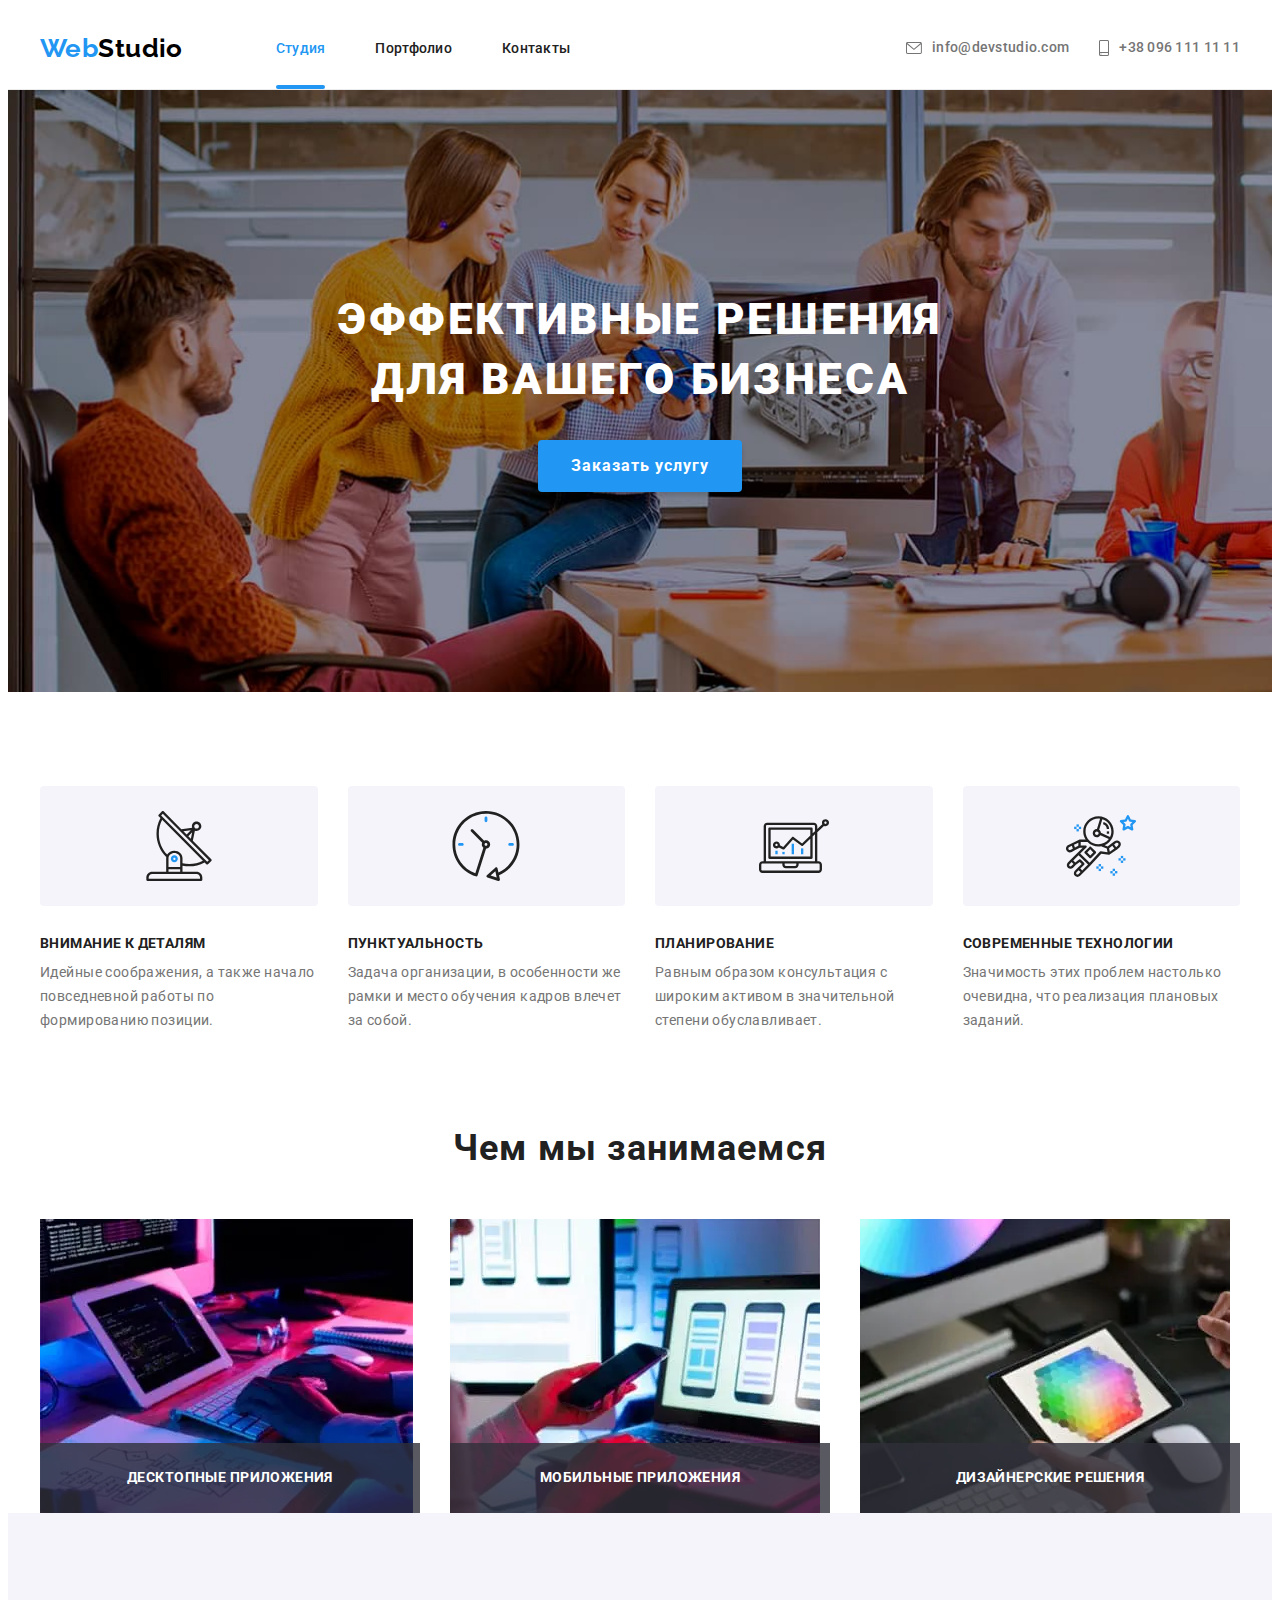
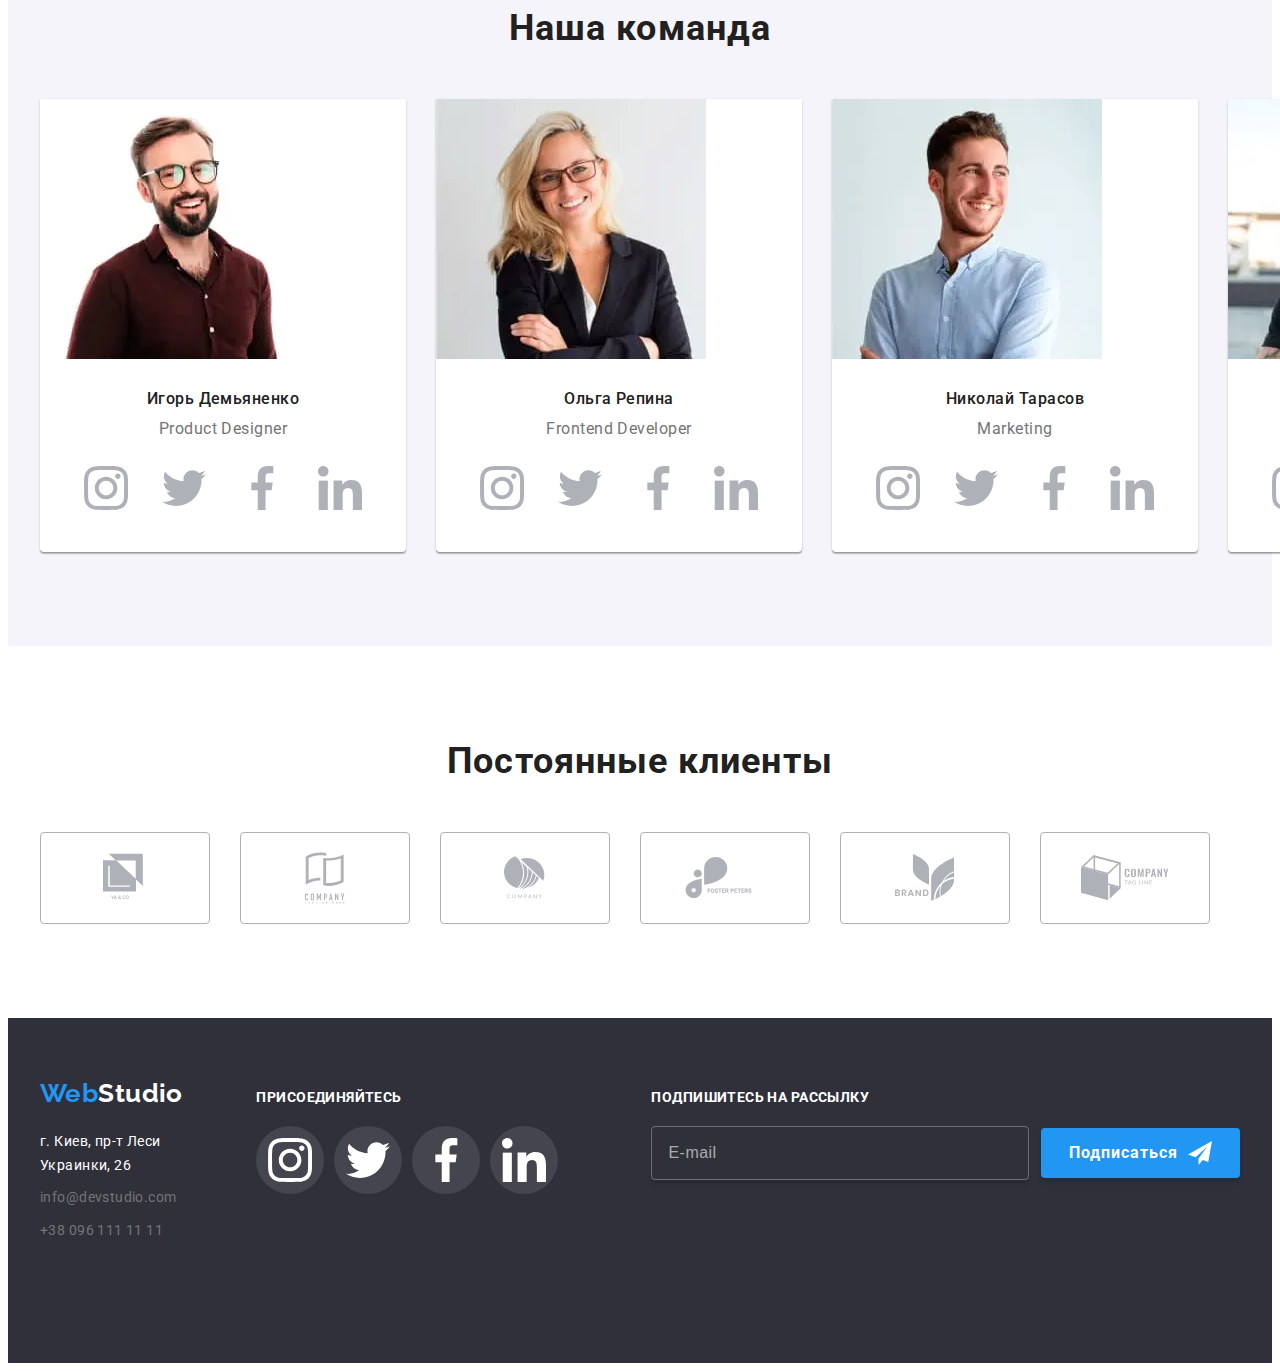
==== commit 7ccb5f2a: "Добавляет кнопку бургер на страницу портфолио" ====
--- a/index.html
+++ b/index.html
@@ -103,10 +103,7 @@
                     <use href="./img/main/sprite.svg#burger-icon"></use>
                 </svg>
             </button>
-        </div>
-
-        
-        
+        </div>  
     </header>
 
     <!--Основной блок-->
--- a/css/main.min.css
+++ b/css/main.min.css
@@ -1,2 +1,2 @@
-:root{--main-font: 'Roboto', sans-serif;--secondary-font: 'Raleway', sans-serif;--primary-text-color: #757575;--title-text-color: #212121;--accent-color: #2196f3;--primary-white-color: #ffffff;--logo-black-color: #000000;--adress-white-color: rgba(f, f, f, 0.6);--background-gray-color: #f5f4fa;--background-dark-color: #2f303a;--icon-color: #afb1b8;--elements-gap: 30px}.visually-hidden{position:absolute;width:1px;height:1px;margin:-1px;border:0;padding:0;white-space:nowrap;clip-path:inset(100%);clip:rect(0 0 0 0);overflow:hidden}.nav-list__link,.our-contacts__link{font-weight:500;font-size:14px;line-height:1.14;letter-spacing:0.02em}body{background-color:var(--primary-white-color);color:var(--primary-text-color);font-family:var(--main-font);font-weight:400;letter-spacing:0.03em;font-size:14px;line-height:1.71}.link{text-decoration:none}.list{list-style:none;margin:0;padding:0}.address{font-style:normal}.join-title{font-weight:700;font-size:14px;line-height:1.14;letter-spacing:0.03em;text-transform:uppercase;color:var(--primary-white-color)}h1,h2,h3,h4,h5,h6,p{margin:0}img{display:block;max-width:100%;height:auto}.container{margin-left:auto;margin-right:auto;padding:0 15px}@media screen and (max-width: 767px){.container{max-width:480px}}@media screen and (min-width: 768px){.container{max-width:768px}}@media screen and (min-width: 1200px){.container{max-width:1200px}}.section{padding-top:60px;padding-bottom:60px}@media screen and (min-width: 1200px){.section{padding-top:94px;padding-bottom:94px}}.logo{font-family:var(--secondary-font);font-weight:700;font-size:24px;line-height:1.17}@media screen and (min-width: 1200px){.logo{font-size:26px;line-height:1.19}}.logo_black{color:var(--logo-black-color);animation-duration:2000ms}.logo_white{color:var(--primary-white-color)}.logo_accent{color:var(--accent-color)}.header{border-bottom:1px solid #ececec}.header-container{display:flex}@media screen and (min-width: 480px){.header-container{padding-top:16px;padding-bottom:16px}}@media screen and (min-width: 768px) and (max-width: 1199px){.header-container{padding-top:21px;padding-bottom:21px}}@media screen and (min-width: 1200px){.header-container{padding-top:25px;padding-bottom:25px}}@media screen and (min-width: 768px){.nav{display:flex;align-items:center}}@media screen and (max-width: 767px){.nav-list{display:none}}@media screen and (min-width: 768px) and (max-width: 1199px){.nav-list{display:flex;margin-left:88px}}@media screen and (min-width: 1200px){.nav-list{display:flex;margin-left:93px}}.nav-list__item{position:relative}@media screen and (min-width: 768px){.nav-list__item:not(:last-child){margin-right:50px}}.nav-list__link{color:var(--title-text-color);transition:color 250ms cubic-bezier(0.4, 0, 0.2, 1)}.nav-list__link:hover,.nav-list__link:focus{color:var(--accent-color)}@media screen and (max-width: 767px){.our-contacts{display:none}}@media screen and (min-width: 768px) and (max-width: 1199px){.our-contacts{display:block;margin-left:auto}}@media screen and (min-width: 1200px){.our-contacts{display:flex;align-items:center;margin-left:auto}}@media screen and (min-width: 768px) and (max-width: 1199px){.our-contacts__item:not(:last-child){margin-bottom:10px}}@media screen and (min-width: 1200px){.our-contacts__item:not(:last-child){margin-right:var(--elements-gap)}}.our-contacts__link{transition:color 250ms cubic-bezier(0.4, 0, 0.2, 1)}.our-contacts__link:hover,.our-contacts__link:focus{color:var(--accent-color)}@media screen and (min-width: 768px) and (max-width: 1199px){.our-contacts__link{display:flex;align-items:center;font-size:12px;line-height:1.17;color:var(--primary-text-color)}}@media screen and (min-width: 1200px){.our-contacts__link{display:flex;align-items:center;color:var(--primary-text-color)}}.our-contacts__icon{fill:var(--primary-text-color);transition:fill 250ms cubic-bezier(0.4, 0, 0.2, 1)}.our-contacts__link:hover>.our-contacts__icon,.our-contacts__link:focus>.our-contacts__icon{fill:var(--accent-color)}@media screen and (min-width: 768px) and (max-width: 1199px){.our-contacts__icon{margin-right:8px}}@media screen and (min-width: 1200px){.our-contacts__icon{margin-right:10px}}@media screen and (min-width: 768px) and (max-width: 1199px){.envelope{width:14px;height:10px}}@media screen and (min-width: 1200px){.envelope{width:16px;height:12px}}@media screen and (min-width: 768px) and (max-width: 1199px){.smartphone{width:10px;height:14px}}@media screen and (min-width: 1200px){.smartphone{width:10px;height:16px}}.burger-btn,.mobile-menu-close-btn{background:transparent;border:none;margin-left:auto;padding:0;cursor:pointer}@media screen and (min-width: 768px){.burger-btn{display:none}}.burger-btn__icon{width:24px;height:16px;fill:var(--logo-black-color);transition:fill 250ms cubic-bezier(0.4, 0, 0.2, 1)}.burger-btn:hover .burger-btn__icon,.burger-btn:focus .burger-btn__icon{fill:var(--accent-color)}.mobile-backdrop{position:fixed;top:0;left:0;width:100vw;height:100vh;background-color:rgba(0,0,0,0.2);opacity:1;transition:transform 250ms cubic-bezier(0.4, 0, 0.2, 1),opacity 500ms cubic-bezier(0.4, 0, 0.2, 1)}.mobile-backdrop.is-open{transform:translateY(-100%);opacity:0;transition:transform 250ms cubic-bezier(0.4, 0, 0.2, 1) 250ms,opacity 500ms cubic-bezier(0.4, 0, 0.2, 1)}@media screen and (min-width: 768px){.mobile-backdrop{display:none}}.mobile-menu{position:fixed;padding-left:40px;padding-top:48px;padding-bottom:48px;width:100vw;max-width:480px;height:100vh;background-color:var(--primary-white-color);transition:transform 250ms cubic-bezier(0.4, 0, 0.2, 1) 250ms}.mobile-backdrop.is-open .mobile-menu{transform:translateY(-100%);transition:transform 250ms cubic-bezier(0.4, 0, 0.2, 1)}@media screen and (min-width: 768px){.mobile-menu{display:none}}.mobile-menu-close-btn{position:absolute;top:21px;right:25px}.mobile-menu-close__icon{width:18px;height:18px;fill:var(--logo-black-color);transition:fill 250ms cubic-bezier(0.4, 0, 0.2, 1)}.mobile-menu-close-btn:hover .mobile-menu-close__icon,.mobile-menu-close-btn:focus .mobile-menu-close__icon{fill:var(--accent-color)}.mobile-menu-list__item:not(:last-child){margin-bottom:32px}.mobile-menu-list__link{font-weight:500;font-size:40px;line-height:1.175;letter-spacing:0.02em;color:var(--title-text-color);transition:color 250ms cubic-bezier(0.4, 0, 0.2, 1)}.mobile-menu-list_active{color:var(--accent-color)}.mobile-menu-contacts{padding-top:302px}.mobile-menu-contacts__item:not(:last-child){margin-bottom:32px}.mobile-menu-contacts__tell{font-weight:500;font-size:34px;line-height:1.17;letter-spacing:0.02em;color:var(--accent-color)}.mobile-menu-contacts__mail{font-weight:500;font-size:24px;line-height:1.17;letter-spacing:0.02em;color:var(--primary-text-color)}.mobile-menu-social-list{display:flex;margin-top:64px}.mobile-menu-social-list__item:not(:last-child){margin-right:10px}.mobile-menu-social-list__item:not(:last-child)::after{content:"";border:1px solid rgba(33,33,33,0.2);transform:rotate(90deg);margin-left:10px}.mobile-menu-social-list__link{font-weight:500;font-size:18px;line-height:1.22;letter-spacing:0.02em;color:var(--accent-color)}.nav-list_active{color:var(--accent-color)}.nav-list_active::before{position:absolute;left:0;bottom:0;margin-bottom:-29px;content:'';background-color:var(--accent-color);width:100%;height:4px;border-radius:2px}.section-title{font-weight:700;line-height:1.17;text-align:center;letter-spacing:0.03em;color:var(--title-text-color)}@media screen and (min-width: 480px){.section-title{font-size:28px}}@media screen and (min-width: 1200px){.section-title{font-size:36px}}.team-social-list{display:flex;margin-top:16px}.team-social-list__item{flex-basis:calc(100% / 4 - 10px)}.team-social-list__item:not(:first-child){margin-left:10px}.team-social-list__link{display:flex;align-items:center;border-radius:50%;transition:background-color 250ms cubic-bezier(0.4, 0, 0.2, 1)}.team-social-list__link:hover,.team-social-list__link:focus{background-color:var(--accent-color)}.team-social-list__icon{width:44px;height:44px;padding:12px;fill:var(--icon-color);transition:fill 250ms cubic-bezier(0.4, 0, 0.2, 1)}.team-social-list__icon:hover,.team-social-list__icon:focus{fill:var(--primary-white-color)}.social-list{display:flex;margin-top:20px}@media screen and (max-width: 767px){.social-list{justify-content:center}}@media screen and (min-width: 1200px){.social-list{display:flex;margin-top:20px}}.social-list__item:not(:last-child){margin-right:10px}.social-list__link{display:flex;background-color:rgba(255,255,255,0.1);border-radius:50%;transition:background-color 250ms cubic-bezier(0.4, 0, 0.2, 1)}.social-list__link:hover,.social-list__link:focus{background-color:var(--accent-color)}.social-list__icon{width:44px;height:44px;padding:12px;fill:var(--primary-white-color)}@media screen and (min-width: 1200px){.footer-form{margin-left:93px}}.form-email{margin-top:20px}@media screen and (min-width: 1200px){.form-email{display:flex;align-items:center}}.form-email__input{font-size:16px;line-height:1.25;display:flex;align-items:center;letter-spacing:0.03em;color:rgba(255,255,255,0.6);border:1px solid rgba(255,255,255,0.3);box-shadow:0px 4px 4px rgba(0,0,0,0.15);border-radius:4px;height:50px;padding-left:16px;background-color:transparent}.form-email__input::placeholder{font-size:16px;line-height:1.25;display:flex;align-items:center;letter-spacing:0.03em;color:rgba(255,255,255,0.6)}@media screen and (max-width: 767px){.form-email__input{width:100%;margin-bottom:20px}}@media screen and (min-width: 768px) and (max-width: 1199px){.form-email__input{width:450px;margin-bottom:20px;margin-left:auto;margin-right:auto}}@media screen and (min-width: 1200px){.form-email__input{width:358px}}.join-button{font-family:inherit;font-weight:700;font-size:16px;line-height:1.87;text-align:center;letter-spacing:0.06em;color:var(--primary-white-color);background-color:var(--accent-color);border:transparent;padding:10px 28px;margin-left:12px;display:flex;align-items:center;box-shadow:0px 4px 4px rgba(0,0,0,0.15);border-radius:4px;cursor:pointer;transition:background-color 250ms cubic-bezier(0.4, 0, 0.2, 1)}.join-button:hover,.join-button:focus{background-color:#188ce8}@media screen and (max-width: 1199px){.join-button{margin:0 auto}}.join-button__icon{width:24px;height:24px;margin-left:10px}.backdrop{position:fixed;top:0;left:0;width:100vw;height:100vh;background-color:rgba(0,0,0,0.2);opacity:1;transition:opacity 250ms cubic-bezier(0.4, 0, 0.2, 1)}.backdrop.is-hidden{opacity:0;pointer-events:none}.modal{position:absolute;top:50%;left:50%;padding:40px;box-shadow:0px 1px 3px rgba(0,0,0,0.12),0px 1px 1px rgba(0,0,0,0.14),0px 2px 1px rgba(0,0,0,0.2);border-radius:4px;transform:translate(-50%, -50%) scale(1);transition:transform 250ms cubic-bezier(0.4, 0, 0.2, 1);background-color:var(--primary-white-color)}.backdrop.is-hidden .modal{transform:translate(-50%, -50%) scale(0.8)}@media screen and (max-width: 1199px){.modal{width:450px;height:609px}}@media screen and (min-width: 1200px){.modal{width:528px;height:581px}}.modal-close-btn{position:absolute;display:flex;justify-content:center;align-items:center;top:8px;right:8px;padding:6px;background:transparent;border:1px solid rgba(0,0,0,0.1);border-radius:50%;cursor:pointer}.modal-close-btn__icon{width:18px;height:18px;fill:var(--logo-black-color);transition:fill 250ms cubic-bezier(0.4, 0, 0.2, 1)}.modal-close-btn:hover .modal-close-btn__icon,.modal-close-btn:focus .modal-close-btn__icon{fill:var(--accent-color)}.modal__title{font-family:inherit;font-weight:700;font-size:20px;line-height:1.15;text-align:center;letter-spacing:0.03em;color:var(--title-text-color);margin-bottom:12px}.modal-form{display:flex;flex-direction:column}.modal-form-element{position:relative;margin-bottom:5px}.modal-form-element__lable,.modal-form-comment__lable{font-family:inherit;font-size:12px;line-height:1.17;letter-spacing:0.01em;color:var(--primary-text-color);cursor:pointer}.modal-form-element__lable:first-child,.modal-form-comment__lable:first-child{margin-top:0}.modal-form-element__input{width:100%;height:40px;padding:0 0 0 42px;cursor:pointer;border:1px solid rgba(33,33,33,0.2);box-sizing:border-box;border-radius:4px;outline:none;margin-top:3px;transition:border 250ms cubic-bezier(0.4, 0, 0.2, 1)}.modal-form-element__input:focus{border:1px solid #2196f3}.modal-form-element__icon{position:absolute;top:38px;left:15px;width:18px;height:18px;fill:var(--title-text-color);transition:fill 250ms cubic-bezier(0.4, 0, 0.2, 1)}.modal-form-element__input:focus+.modal-form-element__icon{fill:var(--accent-color)}.modal-form-comment{margin-bottom:20px}.modal-form-comment__textarea{display:block;width:100%;height:120px;padding:12px 16px;resize:none;border:1px solid rgba(33,33,33,0.2);box-sizing:border-box;border-radius:4px;outline:none;cursor:pointer;transition:border 250ms cubic-bezier(0.4, 0, 0.2, 1)}.modal-form-comment__textarea:focus{border:1px solid #2196f3}.modal-form-policy{position:relative;margin:0 auto}.modal-form-policy__cell{top:0;left:0}.modal-form-policy__label{font-family:inherit;font-size:12px;line-height:1.17;letter-spacing:0.03em;color:var(--primary-text-color);margin:0;cursor:pointer;display:flex;align-items:center}.modal-form-policy__label::before{display:block;content:'';width:16px;height:15px;margin-right:7px;background-image:url("../img/main/icon-no-checked.svg")}.modal-form-policy__cell:focus+.modal-form-policy__label::before{box-shadow:0 0 0 2px #2196f3}.modal-form-policy__cell:checked+.modal-form-policy__label::before{background-image:url("../img/main/icon-checked.svg");background-repeat:no-repeat;background-color:var(--accent-color);border-radius:3px;background-position:center;box-shadow:none}.modal-form-policy__link{color:var(--accent-color);transition:color 250ms cubic-bezier(0.4, 0, 0.2, 1)}.modal-form-policy__link:hover{color:#188ce8}.modal-form-policy__link:focus{color:#188ce8}.modal-form-policy__submit{display:flex;justify-content:center;align-items:center;font-family:inherit;font-weight:700;font-size:16px;line-height:1.87;letter-spacing:0.06em;text-align:center;color:var(--primary-white-color);margin:0 auto;margin-top:30px;width:200px;height:50px;background:#2196f3;box-shadow:0px 4px 4px rgba(0,0,0,0.15);border-radius:4px;border:none;cursor:pointer;transition:background 250ms cubic-bezier(0.4, 0, 0.2, 1)}.modal-form-policy__submit:hover{background:#188ce8}.modal-form-policy__submit:focus{background:#188ce8}.footer{background-color:var(--background-dark-color)}.footer-container{padding:60px 15px}@media screen and (max-width: 767px){.footer-container{text-align:center}}@media screen and (min-width: 768px) and (max-width: 1199px){.footer-container{text-align:center;padding-left:76px;padding-right:89px}}@media screen and (min-width: 1200px){.footer-container{display:flex;align-items:baseline}}@media screen and (min-width: 768px){.footer-container-contacts{display:flex;justify-content:space-between;align-items:baseline;padding-bottom:60px}}@media screen and (max-width: 767px){.footer-contacts{padding-bottom:60px}}.footer-address{margin-top:20px}.footer-address-list__item:not(:first-child){margin-top:9px}.footer-address-list__street{color:var(--primary-white-color)}.footer-address-list__contacts{color:var(--adress-white-color)}@media screen and (max-width: 767px){.footer-join{padding-bottom:60px}}@media screen and (min-width: 1200px){.footer-join{margin-left:70px}}.hero{background-image:linear-gradient(rgba(47,48,58,0.4), rgba(47,48,58,0.4));background-repeat:no-repeat;background-size:cover;margin:0 auto}@media screen and (max-width: 767px){.hero{padding-top:118px;padding-bottom:118px;max-width:480px;background-image:url(../img/main/hero/hero-mobile.jpg)}}@media screen and (max-width: 767px) and (min-device-pixel-ratio: 2), screen and (max-width: 767px) and (min-resolution: 192dpi), screen and (max-width: 767px) and (min-resolution: 2dppx){.hero{background-image:url(../img/main/hero/hero-mobile@2x.jpg)}}@media screen and (min-width: 768px) and (max-width: 1199px){.hero{padding-top:118px;padding-bottom:118px;max-width:768px;background-image:url(../img/main/hero/hero-tablet.jpg)}}@media screen and (min-width: 768px) and (max-width: 1199px) and (min-device-pixel-ratio: 2), screen and (min-width: 768px) and (max-width: 1199px) and (min-resolution: 192dpi), screen and (min-width: 768px) and (max-width: 1199px) and (min-resolution: 2dppx){.hero{background-image:url(../img/main/hero/hero-tablet@2x.jpg)}}@media screen and (min-width: 1200px){.hero{padding-top:200px;padding-bottom:200px;max-width:1600px;background-image:url(../img/main/hero/hero.jpg)}}@media screen and (min-width: 1200px) and (min-device-pixel-ratio: 2), screen and (min-width: 1200px) and (min-resolution: 192dpi), screen and (min-width: 1200px) and (min-resolution: 2dppx){.hero{background-image:url(../img/main/hero/hero@2x.jpg)}}.hero-container__title{font-weight:900;text-align:center;letter-spacing:0.06em;text-transform:uppercase;color:var(--primary-white-color);margin-left:auto;margin-right:auto}@media screen and (max-width: 1199px){.hero-container__title{font-size:26px;line-height:1.62;width:360px}}@media screen and (min-width: 1200px){.hero-container__title{font-size:44px;line-height:1.36;width:696px}}.hero-container__btn{font-family:inherit;font-weight:700;font-size:16px;line-height:1.87;align-items:center;text-align:center;letter-spacing:0.06em;cursor:pointer;color:var(--primary-white-color);background-color:var(--accent-color);display:block;padding:10px 32px;margin-top:30px;margin-left:auto;margin-right:auto;border-radius:4px;border:1px solid transparent;box-shadow:0px 4px 4px rgba(0,0,0,0.15);transition:background-color 250ms cubic-bezier(0.4, 0, 0.2, 1)}.hero-container__btn:hover,.hero-container__btn:focus{background-color:#188ce8}.hero-container__btn:active{outline:none}@media screen and (min-width: 768px) and (max-width: 1199px){.advantages-list{display:flex;flex-wrap:wrap;margin-left:calc(-1 * var(--elements-gap));margin-bottom:calc(-1 * var(--elements-gap))}}@media screen and (min-width: 1200px){.advantages-list{display:flex;margin-left:calc(-1 * var(--elements-gap))}}@media screen and (max-width: 767px){.advantages-list__item:not(:last-child){margin-bottom:var(--elements-gap)}}@media screen and (min-width: 768px) and (max-width: 1199px){.advantages-list__item{margin-left:var(--elements-gap);flex-basis:calc(100% / 2 - var(--elements-gap));margin-bottom:var(--elements-gap)}}@media screen and (min-width: 1200px){.advantages-list__item{margin-left:var(--elements-gap);flex-basis:calc(100% / 4 - var(--elements-gap))}}.advantages-list__img{display:flex;justify-content:center;align-items:center;padding-top:25px;padding-bottom:25px;background-color:var(--background-gray-color);border-radius:4px}.advantages-list__title{font-weight:700;font-size:14px;line-height:1.14;letter-spacing:0.03em;text-transform:uppercase;color:var(--title-text-color);margin-top:var(--elements-gap)}@media screen and (max-width: 767px){.advantages-list__title{text-align:center}}.advantages-list__descript{margin-top:10px}@media screen and (max-width: 1199px){.activity{display:none}}.activity-list{display:flex;margin-left:calc(-1 * var(--elements-gap));margin-top:50px}.activity-list__item{margin-left:var(--elements-gap);flex-basis:calc(100% / 3 - var(--elements-gap));position:relative}.activity-bacg{display:flex;justify-content:center;align-items:center;background-color:rgba(47,48,58,0.8);width:100%;height:70px;position:absolute;bottom:0;pointer-events:none}.activity-bacg__title{font-weight:700;font-size:14px;line-height:1.14;letter-spacing:0.03em;text-align:center;text-transform:uppercase;color:var(--primary-white-color)}.team{background-color:var(--background-gray-color)}.team-list{margin-top:var(--elements-gap)}@media screen and (min-width: 768px) and (max-width: 1199px){.team-list{display:flex;flex-wrap:wrap;margin-left:calc(-1 * var(--elements-gap));margin-bottom:calc(-1 * var(--elements-gap))}}@media screen and (min-width: 1200px){.team-list{display:flex;margin-top:50px;margin-left:calc(-1 * var(--elements-gap))}}.team-list__member{background-color:var(--primary-white-color);box-shadow:0px 1px 3px rgba(0,0,0,0.12),0px 1px 1px rgba(0,0,0,0.14),0px 2px 1px rgba(0,0,0,0.2);border-radius:0px 0px 4px 4px}@media screen and (max-width: 767px){.team-list__member:not(:last-child){margin-bottom:var(--elements-gap)}}@media screen and (min-width: 768px) and (max-width: 1199px){.team-list__member{margin-left:var(--elements-gap);margin-bottom:var(--elements-gap);flex-basis:calc(100% / 2 - var(--elements-gap))}}@media screen and (min-width: 1200px){.team-list__member{margin-left:var(--elements-gap);flex-basis:calc(100% / 4 - var(--elements-gap))}}.team-member{padding-top:var(--elements-gap);padding-bottom:var(--elements-gap);padding-left:32px;padding-right:32px}.team-member__name{font-weight:500;font-size:16px;line-height:1.19;text-align:center;letter-spacing:0.03em;color:var(--title-text-color)}.team-member__post{font-size:16px;line-height:1.19;text-align:center;letter-spacing:0.03em;margin-top:10px}.clients-list{display:flex}@media screen and (max-width: 1199px){.clients-list{flex-wrap:wrap;margin-top:var(--elements-gap);margin-left:calc(-1 * var(--elements-gap));margin-bottom:calc(-1 * var(--elements-gap))}}@media screen and (min-width: 1200px){.clients-list{margin-top:50px}}@media screen and (max-width: 767px){.clients-list__item{flex-basis:calc(100% / 2 - var(--elements-gap));margin-left:var(--elements-gap);margin-bottom:var(--elements-gap)}}@media screen and (min-width: 768px) and (max-width: 1199px){.clients-list__item{flex-basis:calc(100% / 3 - var(--elements-gap));margin-left:var(--elements-gap);margin-bottom:var(--elements-gap)}}@media screen and (min-width: 1200px){.clients-list__item{flex-basis:calc(100% / 6 - var(--elements-gap))}.clients-list__item:not(:first-child){margin-left:var(--elements-gap)}}.clients-list__link{display:flex;align-items:center;justify-content:center;height:90px;fill:var(--icon-color);border:1px solid var(--icon-color);border-radius:4px;transition:border 250ms cubic-bezier(0.4, 0, 0.2, 1)}.clients-list__link:hover,.clients-list__link:focus{border:1px solid var(--accent-color)}.clients-list__icon{display:flex;transition:fill 250ms cubic-bezier(0.4, 0, 0.2, 1)}.clients-list__link:hover>.clients-list__icon{fill:var(--accent-color)}.clients-list__link:focus>.clients-list__icon{fill:var(--accent-color)}.logo1{width:44px;height:50px}.logo2{width:40px;height:52px}.logo3{width:41px;height:43px}.logo4{width:80px;height:42px}.logo5{width:59px;height:47px}.logo6{width:188px;height:46px}
+:root{--main-font: 'Roboto', sans-serif;--secondary-font: 'Raleway', sans-serif;--primary-text-color: #757575;--title-text-color: #212121;--accent-color: #2196f3;--primary-white-color: #ffffff;--logo-black-color: #000000;--adress-white-color: rgba(f, f, f, 0.6);--background-gray-color: #f5f4fa;--background-dark-color: #2f303a;--icon-color: #afb1b8;--elements-gap: 30px}.visually-hidden{position:absolute;width:1px;height:1px;margin:-1px;border:0;padding:0;white-space:nowrap;clip-path:inset(100%);clip:rect(0 0 0 0);overflow:hidden}.nav-list__link,.our-contacts__link{font-weight:500;font-size:14px;line-height:1.14;letter-spacing:0.02em}body{background-color:var(--primary-white-color);color:var(--primary-text-color);font-family:var(--main-font);font-weight:400;letter-spacing:0.03em;font-size:14px;line-height:1.71}.link{text-decoration:none}.list{list-style:none;margin:0;padding:0}.address{font-style:normal}.join-title{font-weight:700;font-size:14px;line-height:1.14;letter-spacing:0.03em;text-transform:uppercase;color:var(--primary-white-color)}h1,h2,h3,h4,h5,h6,p{margin:0}img{display:block;max-width:100%;height:auto}.container{margin-left:auto;margin-right:auto;padding:0 15px}@media screen and (max-width: 479px){.container{width:100%;margin:0 auto}}@media screen and (min-width: 480px){.container{max-width:480px;margin:0 auto}}@media screen and (min-width: 768px){.container{max-width:768px}}@media screen and (min-width: 1200px){.container{max-width:1200px}}.section{padding-top:60px;padding-bottom:60px}@media screen and (min-width: 1200px){.section{padding-top:94px;padding-bottom:94px}}.logo{font-family:var(--secondary-font);font-weight:700;font-size:24px;line-height:1.17}@media screen and (min-width: 1200px){.logo{font-size:26px;line-height:1.19}}.logo_black{color:var(--logo-black-color);animation-duration:2000ms}.logo_white{color:var(--primary-white-color)}.logo_accent{color:var(--accent-color)}.header{border-bottom:1px solid #ececec}.header-container{display:flex}@media screen and (max-width: 767px){.header-container{padding-top:16px;padding-bottom:16px}}@media screen and (min-width: 768px) and (max-width: 1199px){.header-container{padding-top:21px;padding-bottom:21px}}@media screen and (min-width: 1200px){.header-container{padding-top:25px;padding-bottom:25px}}@media screen and (min-width: 768px){.nav{display:flex;align-items:center}}@media screen and (max-width: 767px){.nav-list{display:none}}@media screen and (min-width: 768px) and (max-width: 1199px){.nav-list{display:flex;margin-left:88px}}@media screen and (min-width: 1200px){.nav-list{display:flex;margin-left:93px}}.nav-list__item{position:relative}@media screen and (min-width: 768px){.nav-list__item:not(:last-child){margin-right:50px}}.nav-list__link{color:var(--title-text-color);transition:color 250ms cubic-bezier(0.4, 0, 0.2, 1)}.nav-list__link:hover,.nav-list__link:focus{color:var(--accent-color)}@media screen and (max-width: 767px){.our-contacts{display:none}}@media screen and (min-width: 768px) and (max-width: 1199px){.our-contacts{display:block;margin-left:auto}}@media screen and (min-width: 1200px){.our-contacts{display:flex;align-items:center;margin-left:auto}}@media screen and (min-width: 768px) and (max-width: 1199px){.our-contacts__item:not(:last-child){margin-bottom:10px}}@media screen and (min-width: 1200px){.our-contacts__item:not(:last-child){margin-right:var(--elements-gap)}}.our-contacts__link{transition:color 250ms cubic-bezier(0.4, 0, 0.2, 1)}.our-contacts__link:hover,.our-contacts__link:focus{color:var(--accent-color)}@media screen and (min-width: 768px) and (max-width: 1199px){.our-contacts__link{display:flex;align-items:center;font-size:12px;line-height:1.17;color:var(--primary-text-color)}}@media screen and (min-width: 1200px){.our-contacts__link{display:flex;align-items:center;color:var(--primary-text-color)}}.our-contacts__icon{fill:var(--primary-text-color);transition:fill 250ms cubic-bezier(0.4, 0, 0.2, 1)}.our-contacts__link:hover>.our-contacts__icon,.our-contacts__link:focus>.our-contacts__icon{fill:var(--accent-color)}@media screen and (min-width: 768px) and (max-width: 1199px){.our-contacts__icon{margin-right:8px}}@media screen and (min-width: 1200px){.our-contacts__icon{margin-right:10px}}@media screen and (min-width: 768px) and (max-width: 1199px){.envelope{width:14px;height:10px}}@media screen and (min-width: 1200px){.envelope{width:16px;height:12px}}@media screen and (min-width: 768px) and (max-width: 1199px){.smartphone{width:10px;height:14px}}@media screen and (min-width: 1200px){.smartphone{width:10px;height:16px}}.burger-btn,.mobile-menu-close-btn{background:transparent;border:none;margin-left:auto;padding:0;cursor:pointer}@media screen and (min-width: 768px){.burger-btn{display:none}}.burger-btn__icon{width:24px;height:16px;fill:var(--logo-black-color);transition:fill 250ms cubic-bezier(0.4, 0, 0.2, 1)}.burger-btn:hover .burger-btn__icon,.burger-btn:focus .burger-btn__icon{fill:var(--accent-color)}.mobile-backdrop{position:fixed;top:0;left:0;width:100vw;height:100vh;background-color:rgba(0,0,0,0.2);opacity:1;visibility:visible;pointer-events:auto;z-index:100;transition:transform 250ms cubic-bezier(0.4, 0, 0.2, 1),opacity 500ms cubic-bezier(0.4, 0, 0.2, 1)}.mobile-backdrop.is-open{transform:translateY(-100%);opacity:0;visibility:hidden;pointer-events:none;z-index:100;transition:transform 250ms cubic-bezier(0.4, 0, 0.2, 1) 250ms,opacity 500ms cubic-bezier(0.4, 0, 0.2, 1)}@media screen and (min-width: 768px){.mobile-backdrop{display:none}}.mobile-menu{position:fixed;top:0;left:50%;transform:translateX(-50%);padding-left:40px;padding-top:48px;padding-bottom:48px;width:100vw;max-width:480px;height:100vh;background-color:var(--primary-white-color);z-index:100;overflow-y:scroll;transition:transform 250ms cubic-bezier(0.4, 0, 0.2, 1) 250ms}.mobile-backdrop.is-open .mobile-menu{transform:translateY(-100%);transition:transform 250ms cubic-bezier(0.4, 0, 0.2, 1)}@media screen and (min-width: 768px){.mobile-menu{display:none}}.mobile-menu-close-btn{position:absolute;top:21px;right:25px}.mobile-menu-close__icon{width:18px;height:18px;fill:var(--logo-black-color);transition:fill 250ms cubic-bezier(0.4, 0, 0.2, 1)}.mobile-menu-close-btn:hover .mobile-menu-close__icon,.mobile-menu-close-btn:focus .mobile-menu-close__icon{fill:var(--accent-color)}.mobile-menu-list__item:not(:last-child){margin-bottom:32px}.mobile-menu-list__link{font-weight:500;font-size:40px;line-height:1.175;letter-spacing:0.02em;color:var(--title-text-color);transition:color 250ms cubic-bezier(0.4, 0, 0.2, 1)}.mobile-menu-list_active{color:var(--accent-color)}.mobile-menu-contacts{padding-top:302px}.mobile-menu-contacts__item:not(:last-child){margin-bottom:32px}.mobile-menu-contacts__tell{font-weight:500;font-size:34px;line-height:1.17;letter-spacing:0.02em;color:var(--accent-color)}.mobile-menu-contacts__mail{font-weight:500;font-size:24px;line-height:1.17;letter-spacing:0.02em;color:var(--primary-text-color)}.mobile-menu-social-list{display:flex;margin-top:64px}.mobile-menu-social-list__item:not(:last-child){margin-right:10px}.mobile-menu-social-list__item:not(:last-child)::after{content:"";border:1px solid rgba(33,33,33,0.2);transform:rotate(90deg);margin-left:10px}.mobile-menu-social-list__link{font-weight:500;font-size:18px;line-height:1.22;letter-spacing:0.02em;color:var(--accent-color)}.nav-list_active{color:var(--accent-color)}.nav-list_active::after{position:absolute;left:0;bottom:0;margin-bottom:-29px;content:'';background-color:var(--accent-color);width:100%;height:4px;border-radius:2px}.section-title{font-weight:700;line-height:1.17;text-align:center;letter-spacing:0.03em;color:var(--title-text-color)}@media screen and (min-width: 480px){.section-title{font-size:28px}}@media screen and (min-width: 1200px){.section-title{font-size:36px}}.team-social-list{display:flex;margin-top:16px}.team-social-list__item{flex-basis:calc(100% / 4 - 10px)}.team-social-list__item:not(:first-child){margin-left:10px}.team-social-list__link{display:flex;align-items:center;border-radius:50%;transition:background-color 250ms cubic-bezier(0.4, 0, 0.2, 1)}.team-social-list__link:hover,.team-social-list__link:focus{background-color:var(--accent-color)}.team-social-list__icon{width:44px;height:44px;padding:12px;fill:var(--icon-color);transition:fill 250ms cubic-bezier(0.4, 0, 0.2, 1)}.team-social-list__icon:hover,.team-social-list__icon:focus{fill:var(--primary-white-color)}.social-list{display:flex;margin-top:20px}@media screen and (max-width: 767px){.social-list{justify-content:center}}@media screen and (min-width: 1200px){.social-list{display:flex;margin-top:20px}}.social-list__item:not(:last-child){margin-right:10px}.social-list__link{display:flex;background-color:rgba(255,255,255,0.1);border-radius:50%;transition:background-color 250ms cubic-bezier(0.4, 0, 0.2, 1)}.social-list__link:hover,.social-list__link:focus{background-color:var(--accent-color)}.social-list__icon{width:44px;height:44px;padding:12px;fill:var(--primary-white-color)}@media screen and (min-width: 1200px){.footer-form{margin-left:93px}}.form-email{margin-top:20px}@media screen and (min-width: 1200px){.form-email{display:flex;align-items:center}}.form-email__input{font-size:16px;line-height:1.25;display:flex;align-items:center;letter-spacing:0.03em;color:rgba(255,255,255,0.6);border:1px solid rgba(255,255,255,0.3);box-shadow:0px 4px 4px rgba(0,0,0,0.15);border-radius:4px;height:50px;padding-left:16px;background-color:transparent}.form-email__input::placeholder{font-size:16px;line-height:1.25;display:flex;align-items:center;letter-spacing:0.03em;color:rgba(255,255,255,0.6)}@media screen and (max-width: 767px){.form-email__input{width:100%;margin-bottom:20px}}@media screen and (min-width: 768px) and (max-width: 1199px){.form-email__input{width:450px;margin-bottom:20px;margin-left:auto;margin-right:auto}}@media screen and (min-width: 1200px){.form-email__input{width:358px}}.join-button{font-family:inherit;font-weight:700;font-size:16px;line-height:1.87;text-align:center;letter-spacing:0.06em;color:var(--primary-white-color);background-color:var(--accent-color);border:transparent;padding:10px 28px;margin-left:12px;display:flex;align-items:center;box-shadow:0px 4px 4px rgba(0,0,0,0.15);border-radius:4px;cursor:pointer;transition:background-color 250ms cubic-bezier(0.4, 0, 0.2, 1)}.join-button:hover,.join-button:focus{background-color:#188ce8}@media screen and (max-width: 1199px){.join-button{margin:0 auto}}.join-button__icon{width:24px;height:24px;margin-left:10px}.backdrop{position:fixed;top:0;left:0;width:100vw;height:100vh;background-color:rgba(0,0,0,0.2);opacity:1;transition:opacity 250ms cubic-bezier(0.4, 0, 0.2, 1)}.backdrop.is-hidden{opacity:0;pointer-events:none}.modal{position:absolute;top:50%;left:50%;padding:40px;box-shadow:0px 1px 3px rgba(0,0,0,0.12),0px 1px 1px rgba(0,0,0,0.14),0px 2px 1px rgba(0,0,0,0.2);border-radius:4px;transform:translate(-50%, -50%) scale(1);transition:transform 250ms cubic-bezier(0.4, 0, 0.2, 1);background-color:var(--primary-white-color)}.backdrop.is-hidden .modal{transform:translate(-50%, -50%) scale(0.8)}@media screen and (max-width: 1199px){.modal{width:450px;height:609px}}@media screen and (min-width: 1200px){.modal{width:528px;height:581px}}.modal-close-btn{position:absolute;display:flex;justify-content:center;align-items:center;top:8px;right:8px;padding:6px;background:transparent;border:1px solid rgba(0,0,0,0.1);border-radius:50%;cursor:pointer}.modal-close-btn__icon{width:18px;height:18px;fill:var(--logo-black-color);transition:fill 250ms cubic-bezier(0.4, 0, 0.2, 1)}.modal-close-btn:hover .modal-close-btn__icon,.modal-close-btn:focus .modal-close-btn__icon{fill:var(--accent-color)}.modal__title{font-family:inherit;font-weight:700;font-size:20px;line-height:1.15;text-align:center;letter-spacing:0.03em;color:var(--title-text-color);margin-bottom:12px}.modal-form{display:flex;flex-direction:column}.modal-form-element{position:relative;margin-bottom:5px}.modal-form-element__lable,.modal-form-comment__lable{font-family:inherit;font-size:12px;line-height:1.17;letter-spacing:0.01em;color:var(--primary-text-color);cursor:pointer}.modal-form-element__lable:first-child,.modal-form-comment__lable:first-child{margin-top:0}.modal-form-element__input{width:100%;height:40px;padding:0 0 0 42px;cursor:pointer;border:1px solid rgba(33,33,33,0.2);box-sizing:border-box;border-radius:4px;outline:none;margin-top:3px;transition:border 250ms cubic-bezier(0.4, 0, 0.2, 1)}.modal-form-element__input:focus{border:1px solid #2196f3}.modal-form-element__icon{position:absolute;top:38px;left:15px;width:18px;height:18px;fill:var(--title-text-color);transition:fill 250ms cubic-bezier(0.4, 0, 0.2, 1)}.modal-form-element__input:focus+.modal-form-element__icon{fill:var(--accent-color)}.modal-form-comment{margin-bottom:20px}.modal-form-comment__textarea{display:block;width:100%;height:120px;padding:12px 16px;resize:none;border:1px solid rgba(33,33,33,0.2);box-sizing:border-box;border-radius:4px;outline:none;cursor:pointer;transition:border 250ms cubic-bezier(0.4, 0, 0.2, 1)}.modal-form-comment__textarea:focus{border:1px solid #2196f3}.modal-form-policy{position:relative;margin:0 auto}.modal-form-policy__cell{top:0;left:0}.modal-form-policy__label{font-family:inherit;font-size:12px;line-height:1.17;letter-spacing:0.03em;color:var(--primary-text-color);margin:0;cursor:pointer;display:flex;align-items:center}.modal-form-policy__label::before{display:block;content:'';width:16px;height:15px;margin-right:7px;background-image:url("../img/main/icon-no-checked.svg")}.modal-form-policy__cell:focus+.modal-form-policy__label::before{box-shadow:0 0 0 2px #2196f3}.modal-form-policy__cell:checked+.modal-form-policy__label::before{background-image:url("../img/main/icon-checked.svg");background-repeat:no-repeat;background-color:var(--accent-color);border-radius:3px;background-position:center;box-shadow:none}.modal-form-policy__link{color:var(--accent-color);transition:color 250ms cubic-bezier(0.4, 0, 0.2, 1)}.modal-form-policy__link:hover{color:#188ce8}.modal-form-policy__link:focus{color:#188ce8}.modal-form-policy__submit{display:flex;justify-content:center;align-items:center;font-family:inherit;font-weight:700;font-size:16px;line-height:1.87;letter-spacing:0.06em;text-align:center;color:var(--primary-white-color);margin:0 auto;margin-top:30px;width:200px;height:50px;background:#2196f3;box-shadow:0px 4px 4px rgba(0,0,0,0.15);border-radius:4px;border:none;cursor:pointer;transition:background 250ms cubic-bezier(0.4, 0, 0.2, 1)}.modal-form-policy__submit:hover{background:#188ce8}.modal-form-policy__submit:focus{background:#188ce8}.footer{background-color:var(--background-dark-color)}.footer-container{padding:60px 15px}@media screen and (max-width: 767px){.footer-container{text-align:center}}@media screen and (min-width: 768px) and (max-width: 1199px){.footer-container{text-align:center;padding-left:76px;padding-right:89px}}@media screen and (min-width: 1200px){.footer-container{display:flex;align-items:baseline}}@media screen and (min-width: 768px){.footer-container-contacts{display:flex;justify-content:space-between;align-items:baseline;margin-bottom:60px}}@media screen and (max-width: 767px){.footer-contacts{margin-bottom:60px}}.footer-address{margin-top:20px}.footer-address-list__item:not(:first-child){margin-top:9px}.footer-address-list__street{color:var(--primary-white-color)}.footer-address-list__contacts{color:var(--adress-white-color)}@media screen and (max-width: 767px){.footer-join{margin-bottom:60px}}@media screen and (min-width: 1200px){.footer-join{margin-left:70px}}.hero{background-image:linear-gradient(rgba(47,48,58,0.4), rgba(47,48,58,0.4));background-repeat:no-repeat;background-size:cover;margin:0 auto}@media screen and (max-width: 767px){.hero{padding-top:118px;padding-bottom:118px;max-width:480px;background-image:url(../img/main/hero/hero-mobile.jpg)}}@media screen and (max-width: 767px) and (min-device-pixel-ratio: 2), screen and (max-width: 767px) and (min-resolution: 192dpi), screen and (max-width: 767px) and (min-resolution: 2dppx){.hero{background-image:url(../img/main/hero/hero-mobile@2x.jpg)}}@media screen and (min-width: 768px) and (max-width: 1199px){.hero{padding-top:118px;padding-bottom:118px;max-width:768px;background-image:url(../img/main/hero/hero-tablet.jpg)}}@media screen and (min-width: 768px) and (max-width: 1199px) and (min-device-pixel-ratio: 2), screen and (min-width: 768px) and (max-width: 1199px) and (min-resolution: 192dpi), screen and (min-width: 768px) and (max-width: 1199px) and (min-resolution: 2dppx){.hero{background-image:url(../img/main/hero/hero-tablet@2x.jpg)}}@media screen and (min-width: 1200px){.hero{padding-top:200px;padding-bottom:200px;max-width:1600px;background-image:url(../img/main/hero/hero.jpg)}}@media screen and (min-width: 1200px) and (min-device-pixel-ratio: 2), screen and (min-width: 1200px) and (min-resolution: 192dpi), screen and (min-width: 1200px) and (min-resolution: 2dppx){.hero{background-image:url(../img/main/hero/hero@2x.jpg)}}.hero-container__title{font-weight:900;text-align:center;letter-spacing:0.06em;text-transform:uppercase;color:var(--primary-white-color);margin-left:auto;margin-right:auto}@media screen and (max-width: 1199px){.hero-container__title{font-size:26px;line-height:1.62;width:360px}}@media screen and (min-width: 1200px){.hero-container__title{font-size:44px;line-height:1.36;width:696px}}.hero-container__btn{font-family:inherit;font-weight:700;font-size:16px;line-height:1.87;align-items:center;text-align:center;letter-spacing:0.06em;cursor:pointer;color:var(--primary-white-color);background-color:var(--accent-color);display:block;padding:10px 32px;margin-top:30px;margin-left:auto;margin-right:auto;border-radius:4px;border:1px solid transparent;box-shadow:0px 4px 4px rgba(0,0,0,0.15);transition:background-color 250ms cubic-bezier(0.4, 0, 0.2, 1)}.hero-container__btn:hover,.hero-container__btn:focus{background-color:#188ce8}.hero-container__btn:active{outline:none}@media screen and (min-width: 768px) and (max-width: 1199px){.advantages-list{display:flex;flex-wrap:wrap;margin-left:calc(-1 * var(--elements-gap));margin-top:calc(-1 * var(--elements-gap))}}@media screen and (min-width: 1200px){.advantages-list{display:flex;margin-left:calc(-1 * var(--elements-gap))}}@media screen and (max-width: 767px){.advantages-list__item:not(:first-child){margin-top:var(--elements-gap)}}@media screen and (min-width: 768px) and (max-width: 1199px){.advantages-list__item{margin-left:var(--elements-gap);flex-basis:calc(100% / 2 - var(--elements-gap));margin-top:var(--elements-gap)}}@media screen and (min-width: 1200px){.advantages-list__item{margin-left:var(--elements-gap);flex-basis:calc(100% / 4 - var(--elements-gap))}}.advantages-list__img{display:flex;justify-content:center;align-items:center;padding-top:25px;padding-bottom:25px;background-color:var(--background-gray-color);border-radius:4px}.advantages-list__title{font-weight:700;font-size:14px;line-height:1.14;letter-spacing:0.03em;text-transform:uppercase;color:var(--title-text-color);margin-top:var(--elements-gap)}@media screen and (max-width: 767px){.advantages-list__title{text-align:center}}.advantages-list__descript{margin-top:10px}@media screen and (max-width: 1199px){.activity{display:none}}.activity-list{display:flex;margin-left:calc(-1 * var(--elements-gap));margin-top:50px}.activity-list__item{margin-left:var(--elements-gap);flex-basis:calc(100% / 3 - var(--elements-gap));position:relative}.activity-bacg{display:flex;justify-content:center;align-items:center;background-color:rgba(47,48,58,0.8);width:100%;height:70px;position:absolute;bottom:0;pointer-events:none}.activity-bacg__title{font-weight:700;font-size:14px;line-height:1.14;letter-spacing:0.03em;text-align:center;text-transform:uppercase;color:var(--primary-white-color)}.team{background-color:var(--background-gray-color)}.section-title{margin-bottom:var(--elements-gap)}@media screen and (min-width: 768px) and (max-width: 1199px){.team-list{display:flex;flex-wrap:wrap;margin-left:calc(-1 * var(--elements-gap));margin-top:calc(-1 * var(--elements-gap))}}@media screen and (min-width: 1200px){.team-list{display:flex;margin-top:50px;margin-left:calc(-1 * var(--elements-gap))}}.team-list__member{background-color:var(--primary-white-color);box-shadow:0px 1px 3px rgba(0,0,0,0.12),0px 1px 1px rgba(0,0,0,0.14),0px 2px 1px rgba(0,0,0,0.2);border-radius:0px 0px 4px 4px}@media screen and (max-width: 767px){.team-list__member:not(:last-child){margin-bottom:var(--elements-gap)}}@media screen and (min-width: 768px) and (max-width: 1199px){.team-list__member{margin-left:var(--elements-gap);margin-top:var(--elements-gap);flex-basis:calc(100% / 2 - var(--elements-gap))}}@media screen and (min-width: 1200px){.team-list__member{margin-left:var(--elements-gap);flex-basis:calc(100% / 4 - var(--elements-gap))}}.team-member{padding-top:var(--elements-gap);padding-bottom:var(--elements-gap);padding-left:32px;padding-right:32px}.team-member__name{font-weight:500;font-size:16px;line-height:1.19;text-align:center;letter-spacing:0.03em;color:var(--title-text-color)}.team-member__post{font-size:16px;line-height:1.19;text-align:center;letter-spacing:0.03em;margin-top:10px}.clients-list{display:flex}@media screen and (max-width: 1199px){.clients-list{flex-wrap:wrap;margin-left:calc(-1 * var(--elements-gap));margin-top:calc(-1 * var(--elements-gap))}}@media screen and (min-width: 1200px){.clients-list{margin-top:50px}}@media screen and (max-width: 767px){.clients-list__item{flex-basis:calc(100% / 2 - var(--elements-gap));margin-left:var(--elements-gap);margin-top:var(--elements-gap)}}@media screen and (min-width: 768px) and (max-width: 1199px){.clients-list__item{flex-basis:calc(100% / 3 - var(--elements-gap));margin-left:var(--elements-gap);margin-top:var(--elements-gap)}}@media screen and (min-width: 1200px){.clients-list__item{flex-basis:calc(100% / 6 - var(--elements-gap))}.clients-list__item:not(:first-child){margin-left:var(--elements-gap)}}.clients-list__link{display:flex;align-items:center;justify-content:center;height:90px;fill:var(--icon-color);border:1px solid var(--icon-color);border-radius:4px;transition:border 250ms cubic-bezier(0.4, 0, 0.2, 1)}.clients-list__link:hover,.clients-list__link:focus{border:1px solid var(--accent-color)}.clients-list__icon{display:flex;transition:fill 250ms cubic-bezier(0.4, 0, 0.2, 1)}.clients-list__link:hover>.clients-list__icon{fill:var(--accent-color)}.clients-list__link:focus>.clients-list__icon{fill:var(--accent-color)}.logo1{width:44px;height:50px}.logo2{width:40px;height:52px}.logo3{width:41px;height:43px}.logo4{width:80px;height:42px}.logo5{width:59px;height:47px}.logo6{width:88px;height:46px}.filter-list{display:flex;margin:0 auto}@media screen and (max-width: 767px){.filter-list{flex-wrap:wrap;margin-bottom:40px}}@media screen and (min-width: 768px) and (max-width: 1199px){.filter-list{margin-bottom:30px;justify-content:center}}@media screen and (min-width: 1200px){.filter-list{margin-bottom:50px;justify-content:center}}.filter-list__item:not(:last-child){margin-right:8px}@media screen and (max-width: 767px){.filter-list__item:not(:last-child):nth-child(-n+3){margin-bottom:15px}}.filter-list__btn{font-family:inherit;font-weight:500;font-size:16px;line-height:1.62;text-align:center;letter-spacing:0.03em;cursor:pointer;color:var(--title-text-color);background-color:var(--background-gray-color);padding:6px 22px;border-radius:4px;border:1px solid transparent;transition:color 250ms cubic-bezier(0.4, 0, 0.2, 1),background-color 250ms cubic-bezier(0.4, 0, 0.2, 1),box-shadow 250ms cubic-bezier(0.4, 0, 0.2, 1)}.filter-list__btn:hover,.filter-list__btn:focus{color:var(--primary-white-color);background-color:var(--accent-color);box-shadow:0px 3px 1px rgba(0,0,0,0.1),0px 1px 2px rgba(0,0,0,0.08),0px 2px 2px rgba(0,0,0,0.12)}@media screen and (max-width: 767px){.example{padding-top:60px}}@media screen and (min-width: 768px) and (max-width: 1199px){.example{padding-top:60px}}@media screen and (min-width: 768px){.example-list{display:flex;flex-wrap:wrap;margin-left:calc(-1 * var(--elements-gap));margin-top:calc(-1 * var(--elements-gap))}}.example-list__item{transition:box-shadow 250ms cubic-bezier(0.4, 0, 0.2, 1)}.example-list__item:hover,.example-list__item:focus{box-shadow:0px 1px 1px rgba(0,0,0,0.12),0px 4px 4px rgba(0,0,0,0.06),1px 4px 6px rgba(0,0,0,0.16)}@media screen and (max-width: 767px){.example-list__item:not(:last-child){margin-bottom:var(--elements-gap)}}@media screen and (min-width: 768px) and (max-width: 1199px){.example-list__item{flex-basis:calc(100% / 2 - var(--elements-gap));margin-left:var(--elements-gap);margin-top:var(--elements-gap)}}@media screen and (min-width: 1200px){.example-list__item{flex-basis:calc(100% / 3 - var(--elements-gap));margin-left:var(--elements-gap);margin-top:var(--elements-gap)}}.example-thumb{position:relative;overflow:hidden}.example-overlay{display:flex;justify-content:center;align-items:center;padding-left:24px;padding-right:24px;width:100%;height:100%;position:absolute;top:0;left:0;transform:translateY(100%);transition:transform 250ms cubic-bezier(0.4, 0, 0.2, 1);background-color:rgba(33,150,243,0.9)}.example-list__link:hover .example-overlay,.example-list__link:focus .example-overlay{transform:translateY(0%)}.example-overlay__descript{font-family:var(--main-font);font-size:18px;line-height:1.56;letter-spacing:0.03em;color:var(--primary-white-color)}.example-text-container{padding:20px 24px;border:1px solid #eeeeee;border-top:none}.example-text-container__title{font-weight:700;font-size:18px;line-height:2;letter-spacing:0.06em;color:var(--title-text-color)}.example-text-container__descript{font-size:16px;line-height:1.87;letter-spacing:0.03em;margin-top:4px;color:var(--primary-text-color)}
 /*# sourceMappingURL=main.min.css.map */